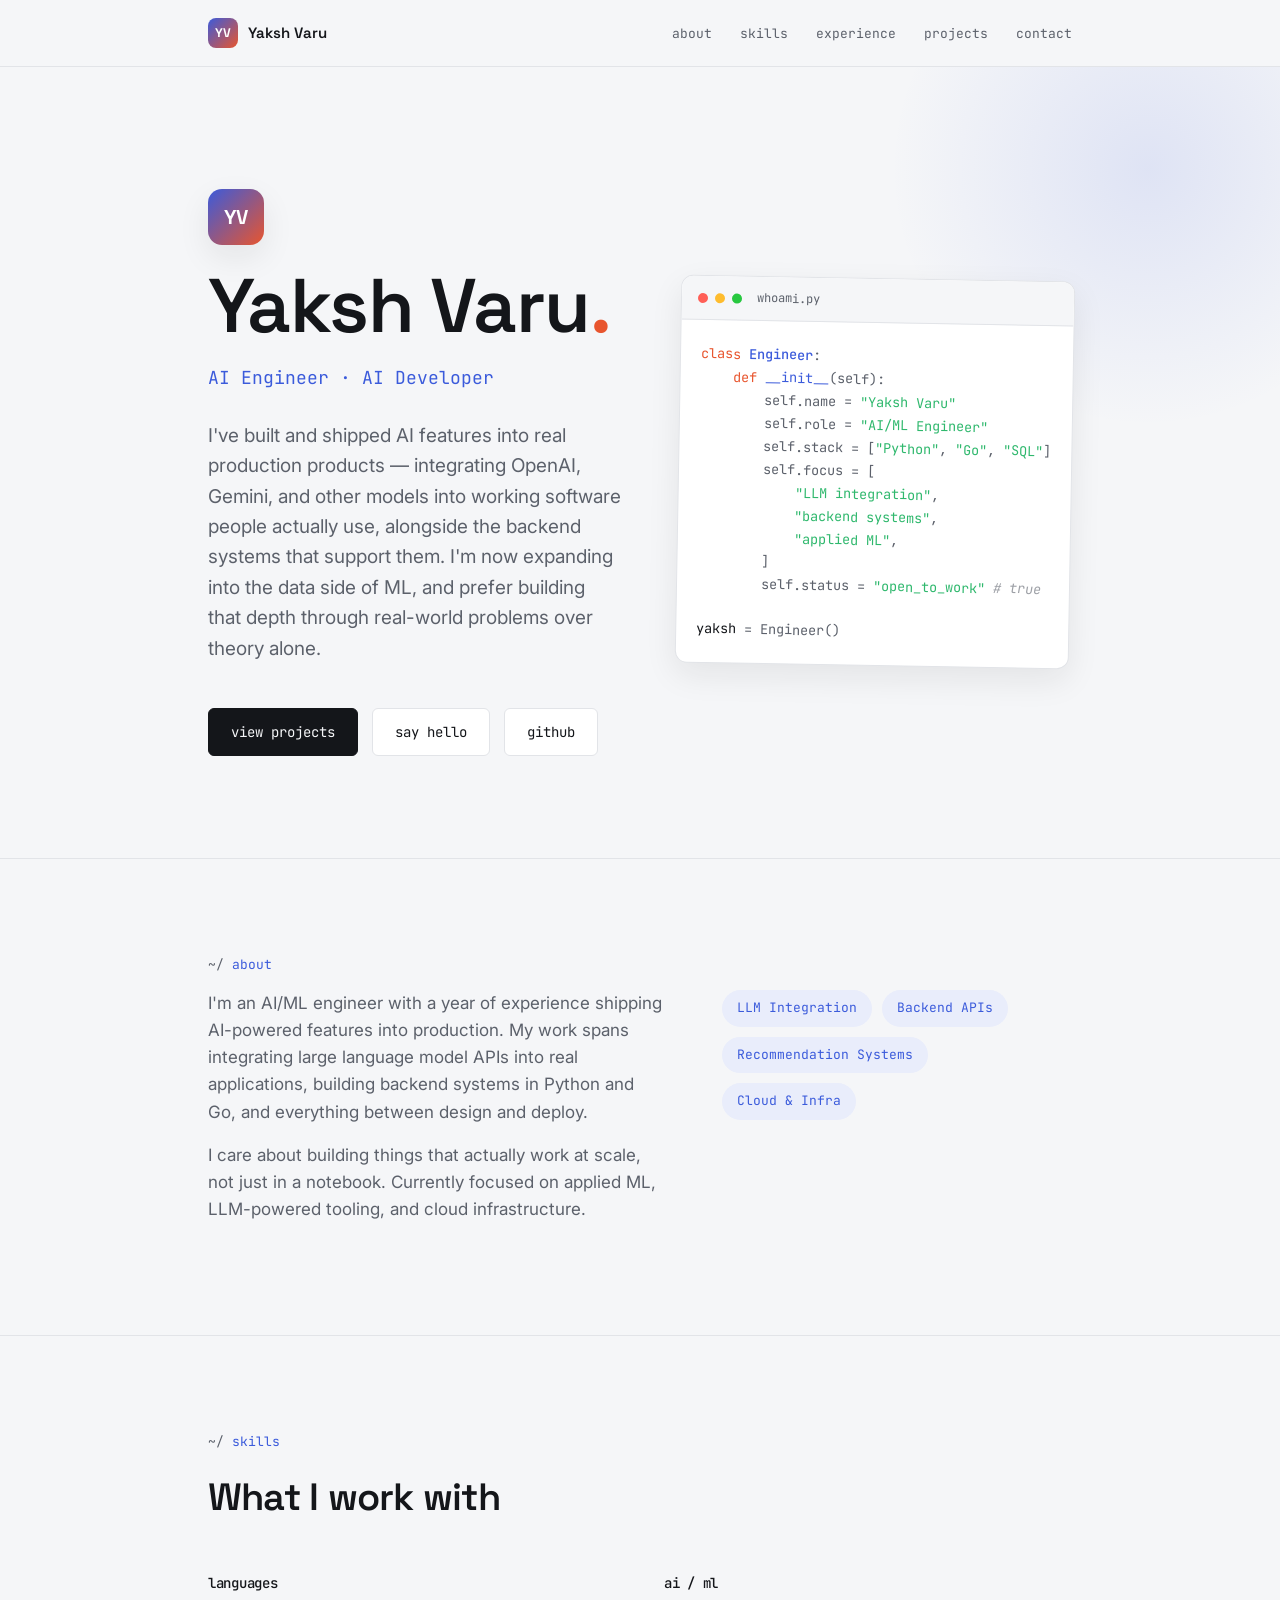
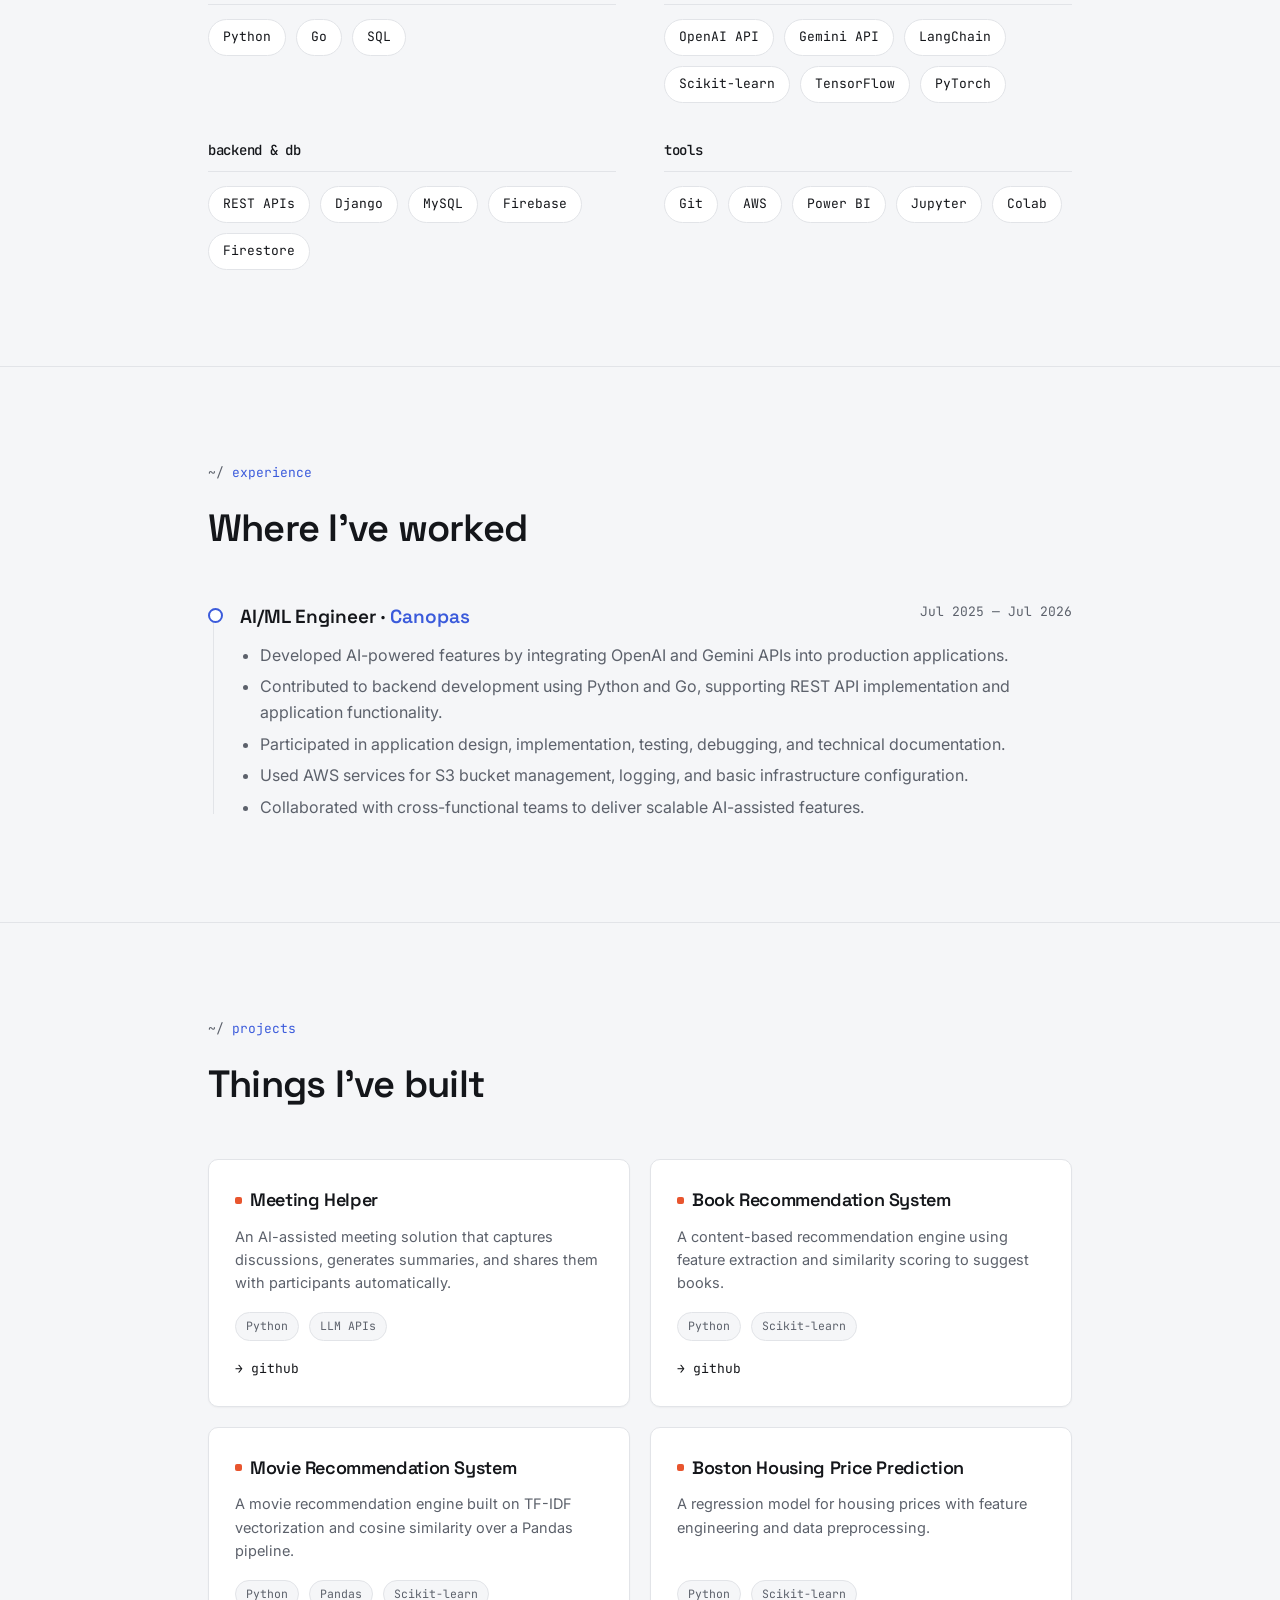
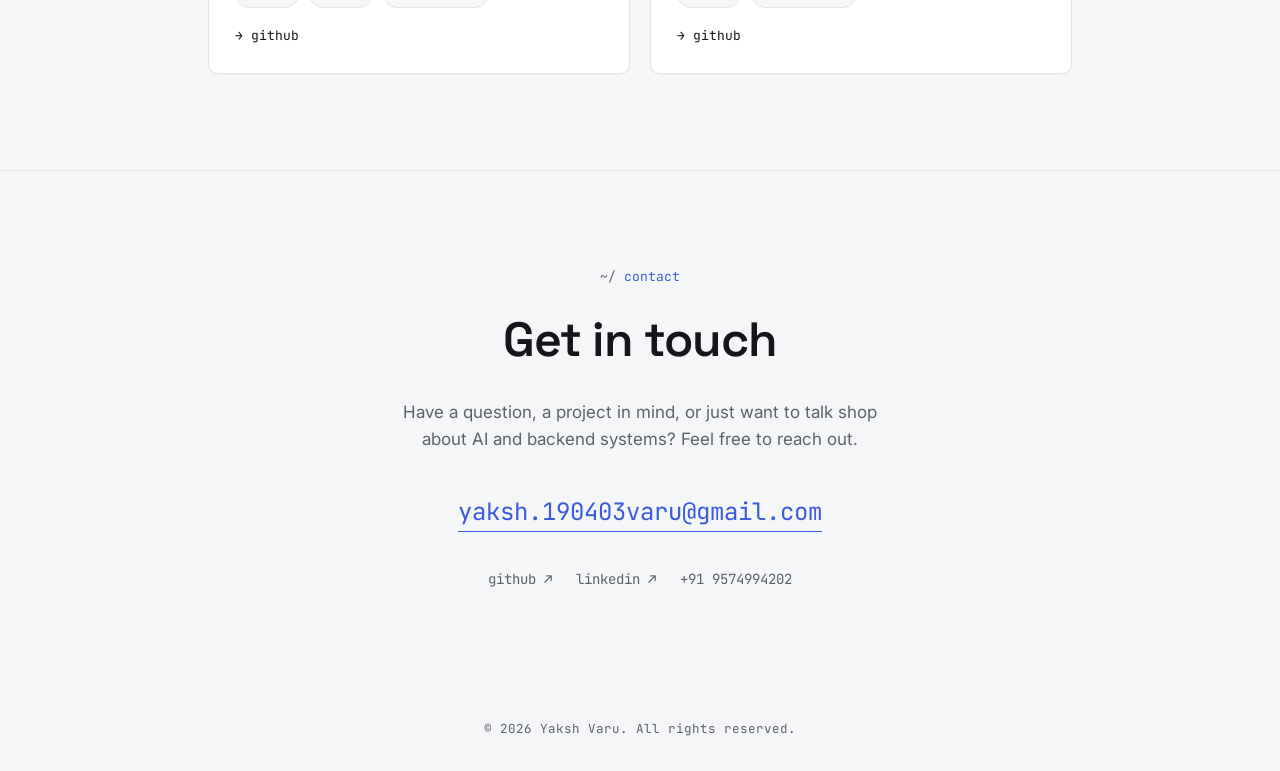
==== index.html @ ca7f5231 "Add portfolio site" ====
<!DOCTYPE html>
<html lang="en">
<head>
<meta charset="UTF-8">
<meta name="viewport" content="width=device-width, initial-scale=1.0">
<title>Yaksh Varu — AI/ML Engineer</title>
<meta name="description" content="Portfolio of Yaksh Varu, AI/ML Engineer specializing in LLM integration, backend systems, and applied machine learning.">
<meta name="color-scheme" content="light dark">
<link rel="preconnect" href="https://fonts.googleapis.com">
<link rel="preconnect" href="https://fonts.gstatic.com" crossorigin>
<link href="https://fonts.googleapis.com/css2?family=Space+Grotesk:wght@400;500;600;700&family=Inter:wght@400;500;600&family=JetBrains+Mono:wght@400;500&display=swap" rel="stylesheet">
<link rel="stylesheet" href="css/style.css">
</head>
<body>

<nav>
  <div class="wrap">
    <a class="nav-logo" href="#" aria-label="Yaksh Varu — home">
      <span class="nav-logo-badge">YV</span>
      <span class="nav-logo-text">Yaksh Varu</span>
    </a>
    <ul class="nav-links" id="navLinks">
      <li><a href="#about">about</a></li>
      <li><a href="#skills">skills</a></li>
      <li><a href="#experience">experience</a></li>
      <li><a href="#projects">projects</a></li>
      <li><a href="#contact">contact</a></li>
    </ul>
    <button class="nav-toggle" id="navToggle" aria-label="Toggle menu" aria-expanded="false">
      <span></span><span></span><span></span>
    </button>
  </div>
</nav>

<header class="hero">
  <div class="wrap hero-grid">
    <div class="hero-copy">
      <div class="avatar-badge">YV</div>
      <h1>Yaksh Varu<span class="accent-dot">.</span></h1>
      <div class="role">AI Engineer · AI Developer</div>
      <p class="pitch">I've built and shipped AI features into real production products — integrating OpenAI, Gemini, and other models into working software people actually use, alongside the backend systems that support them. I'm now expanding into the data side of ML, and prefer building that depth through real-world problems over theory alone.</p>
      <div class="hero-links">
        <a class="btn primary" href="#projects">view projects</a>
        <a class="btn" href="mailto:yaksh.190403varu@gmail.com">say hello</a>
        <a class="btn" href="https://github.com/Yaksh1943" target="_blank" rel="noopener">github</a>
      </div>
    </div>

    <div class="hero-visual" aria-hidden="true">
      <div class="window">
        <div class="window-bar">
          <span class="wdot" style="background:#FF5F57;"></span>
          <span class="wdot" style="background:#FEBC2E;"></span>
          <span class="wdot" style="background:#28C840;"></span>
          <span class="window-title">whoami.py</span>
        </div>
        <div class="window-body">
<pre><span class="c-kw">class</span> <span class="c-cls">Engineer</span>:
    <span class="c-kw">def</span> <span class="c-fn">__init__</span>(self):
        self.name = <span class="c-str">"Yaksh Varu"</span>
        self.role = <span class="c-str">"AI/ML Engineer"</span>
        self.stack = [<span class="c-str">"Python"</span>, <span class="c-str">"Go"</span>, <span class="c-str">"SQL"</span>]
        self.focus = [
            <span class="c-str">"LLM integration"</span>,
            <span class="c-str">"backend systems"</span>,
            <span class="c-str">"applied ML"</span>,
        ]
        self.status = <span class="c-str">"open_to_work"</span> <span class="c-cmt"># true</span>

<span class="c-var">yaksh</span> = Engineer()</pre>
        </div>
      </div>
    </div>
  </div>
</header>

<section id="about">
  <div class="wrap">
    <div class="eyebrow">about</div>
    <div class="about-grid reveal">
      <div>
        <p>I'm an AI/ML engineer with a year of experience shipping AI-powered features into production. My work spans integrating large language model APIs into real applications, building backend systems in Python and Go, and everything between design and deploy.</p>
        <p>I care about building things that actually work at scale, not just in a notebook. Currently focused on applied ML, LLM-powered tooling, and cloud infrastructure.</p>
      </div>
      <div class="tags">
        <span class="tag">LLM Integration</span>
        <span class="tag">Backend APIs</span>
        <span class="tag">Recommendation Systems</span>
        <span class="tag">Cloud & Infra</span>
      </div>
    </div>
  </div>
</section>

<section id="skills">
  <div class="wrap">
    <div class="eyebrow">skills</div>
    <h2 class="section-title">What I work with</h2>
    <div class="skills-grid reveal">
      <div class="skill-cat">
        <h3>languages</h3>
        <div class="tags"><span class="tag">Python</span><span class="tag">Go</span><span class="tag">SQL</span></div>
      </div>
      <div class="skill-cat">
        <h3>ai / ml</h3>
        <div class="tags">
          <span class="tag">OpenAI API</span><span class="tag">Gemini API</span><span class="tag">LangChain</span>
          <span class="tag">Scikit-learn</span><span class="tag">TensorFlow</span><span class="tag">PyTorch</span>
        </div>
      </div>
      <div class="skill-cat">
        <h3>backend & db</h3>
        <div class="tags">
          <span class="tag">REST APIs</span><span class="tag">Django</span><span class="tag">MySQL</span>
          <span class="tag">Firebase</span><span class="tag">Firestore</span>
        </div>
      </div>
      <div class="skill-cat">
        <h3>tools</h3>
        <div class="tags">
          <span class="tag">Git</span><span class="tag">AWS</span><span class="tag">Power BI</span>
          <span class="tag">Jupyter</span><span class="tag">Colab</span>
        </div>
      </div>
    </div>
  </div>
</section>

<section id="experience">
  <div class="wrap">
    <div class="eyebrow">experience</div>
    <h2 class="section-title">Where I've worked</h2>
    <div class="timeline reveal">
      <div class="tl-item">
        <div class="tl-header">
          <div class="tl-role">AI/ML Engineer · <span class="tl-company">Canopas</span></div>
          <div class="tl-dates">Jul 2025 — Jul 2026</div>
        </div>
        <ul>
          <li>Developed AI-powered features by integrating OpenAI and Gemini APIs into production applications.</li>
          <li>Contributed to backend development using Python and Go, supporting REST API implementation and application functionality.</li>
          <li>Participated in application design, implementation, testing, debugging, and technical documentation.</li>
          <li>Used AWS services for S3 bucket management, logging, and basic infrastructure configuration.</li>
          <li>Collaborated with cross-functional teams to deliver scalable AI-assisted features.</li>
        </ul>
      </div>
    </div>
  </div>
</section>

<section id="projects">
  <div class="wrap">
    <div class="eyebrow">projects</div>
    <h2 class="section-title">Things I've built</h2>
    <div class="projects-grid reveal">

      <div class="card">
        <h3>Meeting Helper</h3>
        <p>An AI-assisted meeting solution that captures discussions, generates summaries, and shares them with participants automatically.</p>
        <div class="tags"><span class="tag">Python</span><span class="tag">LLM APIs</span></div>
        <div class="card-links">
          <a href="https://github.com/Yaksh1943/Meeting-helper" target="_blank" rel="noopener">→ github</a>
        </div>
      </div>

      <div class="card">
        <h3>Book Recommendation System</h3>
        <p>A content-based recommendation engine using feature extraction and similarity scoring to suggest books.</p>
        <div class="tags"><span class="tag">Python</span><span class="tag">Scikit-learn</span></div>
        <div class="card-links">
          <a href="https://github.com/Yaksh1943/book-recommender" target="_blank" rel="noopener">→ github</a>
        </div>
      </div>

      <div class="card">
        <h3>Movie Recommendation System</h3>
        <p>A movie recommendation engine built on TF-IDF vectorization and cosine similarity over a Pandas pipeline.</p>
        <div class="tags"><span class="tag">Python</span><span class="tag">Pandas</span><span class="tag">Scikit-learn</span></div>
        <div class="card-links">
          <a href="https://github.com/Yaksh1943/Movie-Recommender" target="_blank" rel="noopener">→ github</a>
        </div>
      </div>

      <div class="card">
        <h3>Boston Housing Price Prediction</h3>
        <p>A regression model for housing prices with feature engineering and data preprocessing.</p>
        <div class="tags"><span class="tag">Python</span><span class="tag">Scikit-learn</span></div>
        <div class="card-links">
          <a href="https://github.com/Yaksh1943/House-price" target="_blank" rel="noopener">→ github</a>
        </div>
      </div>

    </div>
  </div>
</section>

<section id="contact" style="border-bottom:none;">
  <div class="wrap contact reveal">
    <div class="eyebrow" style="justify-content:center;">contact</div>
    <h2>Get in touch</h2>
    <p>Have a question, a project in mind, or just want to talk shop about AI and backend systems? Feel free to reach out.</p>
    <a class="contact-email" href="mailto:yaksh.190403varu@gmail.com">yaksh.190403varu@gmail.com</a>
    <div class="social-row">
      <a href="https://github.com/Yaksh1943" target="_blank" rel="noopener">github ↗</a>
      <a href="https://www.linkedin.com/in/yaksh-varu-8677042a8" target="_blank" rel="noopener">linkedin ↗</a>
      <a href="tel:+919574994202">+91 9574994202</a>
    </div>
  </div>
</section>

<footer>
  <p>&copy; 2026 Yaksh Varu. All rights reserved.</p>
</footer>

<button id="backToTop" class="back-to-top" aria-label="Back to top">↑</button>

<script src="js/script.js"></script>
</body>
</html>
---- css/style.css ----
/* =========================================================
   DESIGN TOKENS — single source of truth for color & type.
   Change a value here and it updates the whole site.
   ========================================================= */
:root{
  /* ---- Light theme (default) ---- */
  --bg:        #F5F6F8;
  --surface:   #FFFFFF;
  --text:      #14161A;
  --text-muted:#5C616B;
  --border:    #E2E4E8;

  --accent:      #3B5BDB;  /* primary — links, buttons, focus */
  --accent-soft: #E9EDFB;  /* accent tint — tag backgrounds */
  --accent-2:    #E8552E;  /* secondary highlight — used sparingly */
  --success:     #2FB86D;  /* status dot */

  --shadow: 0 1px 2px rgba(20,22,26,0.04);
  --shadow-lg: 0 12px 32px rgba(20,22,26,0.08);

  /* ---- Type ---- */
  --font-display: 'Space Grotesk', sans-serif;
  --font-body:    'Inter', sans-serif;
  --font-mono:    'JetBrains Mono', monospace;

  --maxw: 920px;
}

[data-theme="dark"]{
  --bg:        #0D0E12;
  --surface:   #15171D;
  --text:      #ECEDF1;
  --text-muted:#8B909B;
  --border:    #262932;

  --accent:      #7C93FF;
  --accent-soft: #1C2242;
  --accent-2:    #FF7A52;
  --success:     #3ED586;

  --shadow: 0 1px 2px rgba(0,0,0,0.3);
  --shadow-lg: 0 12px 32px rgba(0,0,0,0.45);
}

/* Follow the visitor's OS/browser preference automatically — no manual toggle */
@media (prefers-color-scheme: dark){
  :root{
    --bg:        #0D0E12;
    --surface:   #15171D;
    --text:      #ECEDF1;
    --text-muted:#8B909B;
    --border:    #262932;

    --accent:      #7C93FF;
    --accent-soft: #1C2242;
    --accent-2:    #FF7A52;
    --success:     #3ED586;

    --shadow: 0 1px 2px rgba(0,0,0,0.3);
    --shadow-lg: 0 12px 32px rgba(0,0,0,0.45);
  }
}

/* =========================================================
   BASE
   ========================================================= */
*{margin:0;padding:0;box-sizing:border-box;}
html{scroll-behavior:smooth;}
body{
  background:var(--bg);
  color:var(--text);
  font-family:var(--body,var(--font-body));
  line-height:1.6;
  -webkit-font-smoothing:antialiased;
  transition:background-color .25s ease, color .25s ease;
}
@media (prefers-reduced-motion: reduce){
  html{scroll-behavior:auto;}
  *{animation-duration:0.001ms !important; transition-duration:0.001ms !important;}
}

a{color:inherit;text-decoration:none;}
a:focus-visible, button:focus-visible{
  outline:2px solid var(--accent);
  outline-offset:3px;
  border-radius:2px;
}

.wrap{max-width:var(--maxw);margin:0 auto;padding:0 28px;}

/* =========================================================
   NAV
   ========================================================= */
nav{
  position:sticky;top:0;z-index:50;
  background:color-mix(in srgb, var(--bg) 85%, transparent);
  backdrop-filter:blur(8px);
  border-bottom:1px solid var(--border);
}
nav .wrap{
  display:flex;align-items:center;justify-content:space-between;
  padding-top:18px;padding-bottom:18px;
}
.nav-logo{
  display:flex;align-items:center;gap:10px;
}
.nav-logo-badge{
  width:30px;height:30px;border-radius:8px;
  display:flex;align-items:center;justify-content:center;
  font-family:var(--font-display);font-weight:700;font-size:12.5px;
  background:linear-gradient(135deg, var(--accent), var(--accent-2));
  color:#fff;
}
.nav-logo-text{
  font-family:var(--font-display);font-weight:600;font-size:15px;
  color:var(--text);
}
@media (max-width:380px){
  .nav-logo-text{display:none;}
}
.nav-links{display:flex;align-items:center;gap:28px;list-style:none;}
.nav-links a{
  font-family:var(--font-mono);font-size:13px;color:var(--text-muted);
  transition:color .15s ease;
}
.nav-links a:hover{color:var(--accent);}

.nav-toggle{display:none;background:none;border:none;cursor:pointer;padding:4px;}
.nav-toggle span{display:block;width:20px;height:2px;background:var(--text);margin:4px 0;}

@media (max-width:640px){
  .nav-links{
    position:fixed;top:64px;left:0;right:0;
    background:var(--surface);
    flex-direction:column;align-items:flex-start;gap:0;
    border-bottom:1px solid var(--border);
    max-height:0;overflow:hidden;
    transition:max-height .25s ease;
  }
  .nav-links.open{max-height:320px;}
  .nav-links a{padding:16px 28px;border-top:1px solid var(--border);width:100%;}
  .nav-toggle{display:block;}
}

/* =========================================================
   SIGNATURE ELEMENT — terminal-style section labels
   ========================================================= */
.eyebrow{
  font-family:var(--font-mono);
  font-size:13px;
  color:var(--accent);
  margin-bottom:14px;
  display:flex;align-items:center;gap:8px;
}
.eyebrow::before{content:'~/';color:var(--text-muted);}

section{padding:96px 0;border-bottom:1px solid var(--border);}
section:last-of-type{border-bottom:none;}

@media (max-width:640px){
  section{padding:64px 0;}
  .wrap{padding:0 20px;}
}
@media (max-width:400px){
  .wrap{padding:0 16px;}
}

h1,h2,h3{font-family:var(--font-display);font-weight:600;letter-spacing:-0.02em;}
h2.section-title{font-size:clamp(28px,4vw,38px);margin-bottom:44px;}

/* =========================================================
   HERO
   ========================================================= */
.hero{
  min-height:88vh;
  display:flex;flex-direction:column;justify-content:center;
  padding:100px 0 80px;
  border-bottom:1px solid var(--border);
  position:relative;
  overflow:hidden;
}
@media (max-width:640px){
  .hero{min-height:auto;padding:56px 0 48px;}
}
.hero::before{
  content:'';
  position:absolute;top:-20%;right:-10%;
  width:520px;height:520px;
  background:radial-gradient(circle, var(--accent) 0%, transparent 70%);
  opacity:0.12;
  pointer-events:none;
}
.hero h1{
  font-size:clamp(40px,7vw,76px);
  line-height:1.02;
  margin-bottom:20px;
  position:relative;
}
.hero h1 .accent-dot{color:var(--accent-2);}
.hero .role{
  font-family:var(--font-mono);
  font-size:clamp(15px,2vw,18px);
  color:var(--accent);
  margin-bottom:28px;
  position:relative;
}
.hero p.pitch{
  font-size:clamp(16px,2vw,19px);
  color:var(--text-muted);
  max-width:560px;
  margin-bottom:44px;
  position:relative;
}
.hero-links{display:flex;flex-wrap:wrap;gap:14px;position:relative;}

/* ---- hero layout: copy + code-window visual ---- */
.hero-grid{display:grid;grid-template-columns:1.1fr 1fr;gap:56px;align-items:center;}
@media (max-width:880px){
  .hero-grid{grid-template-columns:1fr;gap:40px;}
  .hero-visual{order:-1;}
}
@media (max-width:640px){
  .window-body pre{font-size:12px;}
  .window{transform:none;}
}

.avatar-badge{
  width:56px;height:56px;border-radius:14px;
  display:flex;align-items:center;justify-content:center;
  font-family:var(--font-display);font-weight:700;font-size:20px;
  background:linear-gradient(135deg, var(--accent), var(--accent-2));
  color:#fff;letter-spacing:0.02em;
  margin-bottom:22px;position:relative;
  box-shadow:var(--shadow-lg);
}

.hero-visual{position:relative;}
.window{
  background:var(--surface);
  border:1px solid var(--border);
  border-radius:12px;
  overflow:hidden;
  box-shadow:var(--shadow-lg);
  transform:rotate(1deg);
  transition:transform .3s ease;
}
.window:hover{transform:rotate(0deg);}
.window-bar{
  display:flex;align-items:center;gap:7px;
  padding:12px 16px;
  background:var(--bg);
  border-bottom:1px solid var(--border);
}
.wdot{width:10px;height:10px;border-radius:50%;display:inline-block;}
.window-title{
  font-family:var(--font-mono);font-size:12px;color:var(--text-muted);
  margin-left:8px;
}
.window-body{padding:22px 20px;overflow-x:auto;}
.window-body pre{
  font-family:var(--font-mono);
  font-size:13.5px;line-height:1.7;
  color:var(--text-muted);
  white-space:pre;
}
.c-kw{color:var(--accent-2);}
.c-cls{color:var(--accent);font-weight:500;}
.c-fn{color:var(--accent);}
.c-str{color:var(--success);}
.c-var{color:var(--text);}
.c-cmt{color:var(--text-muted);opacity:0.6;font-style:italic;}

/* ---- scroll reveal ---- */
.reveal{
  opacity:0;
  transform:translateY(24px);
  transition:opacity .6s ease, transform .6s ease;
}
.reveal.in-view{opacity:1;transform:translateY(0);}

/* ---- back to top ---- */
.back-to-top{
  position:fixed;bottom:24px;right:20px;
  width:44px;height:44px;border-radius:50%;
  background:var(--text);color:var(--bg);
  border:none;font-size:18px;cursor:pointer;
  display:flex;align-items:center;justify-content:center;
  box-shadow:var(--shadow-lg);
  opacity:0;pointer-events:none;
  transform:translateY(10px);
  transition:opacity .25s ease, transform .25s ease, background-color .2s ease;
  z-index:40;
}
.back-to-top.visible{opacity:1;pointer-events:auto;transform:translateY(0);}
.back-to-top:hover{background:var(--accent);color:#fff;}

.btn{
  font-family:var(--font-mono);font-size:14px;
  padding:12px 22px;border-radius:6px;
  border:1px solid var(--border);
  display:inline-flex;align-items:center;gap:8px;
  transition:all .15s ease;
  background:var(--surface);
}
.btn:hover{border-color:var(--accent);color:var(--accent);transform:translateY(-1px);}
.btn.primary{background:var(--text);color:var(--bg);border-color:var(--text);}
.btn.primary:hover{background:var(--accent);border-color:var(--accent);color:#fff;}

/* =========================================================
   ABOUT
   ========================================================= */
.about-grid{display:grid;grid-template-columns:1.3fr 1fr;gap:60px;align-items:start;}
.about-grid p{font-size:17px;color:var(--text-muted);margin-bottom:16px;}
.tags{display:flex;flex-wrap:wrap;gap:10px;}
.tag{
  font-family:var(--font-mono);font-size:13px;
  padding:7px 14px;border-radius:20px;
  background:var(--accent-soft);color:var(--accent);
  border:1px solid transparent;
}
@media (max-width:720px){.about-grid{grid-template-columns:1fr;}}

/* =========================================================
   SKILLS
   ========================================================= */
.skills-grid{display:grid;grid-template-columns:repeat(2,1fr);gap:36px 48px;}
@media (max-width:640px){.skills-grid{grid-template-columns:1fr;}}
.skill-cat h3{
  font-family:var(--font-mono);font-size:14px;font-weight:500;
  color:var(--text);margin-bottom:14px;
  padding-bottom:10px;border-bottom:1px solid var(--border);
}
.skill-cat .tags .tag{background:var(--surface);color:var(--text);border-color:var(--border);}
.skill-cat .tags .tag:hover{border-color:var(--accent);color:var(--accent);}

/* =========================================================
   EXPERIENCE
   ========================================================= */
.timeline{position:relative;padding-left:32px;}
.timeline::before{
  content:'';position:absolute;left:5px;top:6px;bottom:6px;
  width:1px;background:var(--border);
}
@media (max-width:480px){
  .timeline{padding-left:22px;}
  .tl-item::before{left:-22px;}
}
.tl-item{position:relative;margin-bottom:48px;}
.tl-item:last-child{margin-bottom:0;}
.tl-item::before{
  content:'';position:absolute;left:-32px;top:6px;
  width:11px;height:11px;border-radius:50%;
  background:var(--surface);border:2px solid var(--accent);
}
.tl-header{display:flex;flex-wrap:wrap;justify-content:space-between;gap:8px;margin-bottom:10px;}
.tl-role{font-family:var(--font-display);font-size:19px;font-weight:600;}
.tl-company{color:var(--accent);}
.tl-dates{font-family:var(--font-mono);font-size:13px;color:var(--text-muted);white-space:nowrap;}
.tl-item ul{padding-left:20px;color:var(--text-muted);}
.tl-item li{margin-bottom:6px;}

/* =========================================================
   PROJECTS
   ========================================================= */
.projects-grid{display:grid;grid-template-columns:repeat(2,1fr);gap:20px;}
@media (max-width:720px){.projects-grid{grid-template-columns:1fr;}}
.card{
  background:var(--surface);
  border:1px solid var(--border);
  border-radius:10px;
  padding:26px;
  display:flex;flex-direction:column;
  box-shadow:var(--shadow);
  transition:border-color .15s ease, transform .15s ease, box-shadow .15s ease;
}
.card:hover{border-color:var(--accent);transform:translateY(-4px);box-shadow:var(--shadow-lg);}
.card h3{font-size:18px;margin-bottom:10px;display:flex;align-items:center;gap:8px;}
.card h3::before{content:'';width:7px;height:7px;border-radius:2px;background:var(--accent-2);display:inline-block;}
.card p{color:var(--text-muted);font-size:14.5px;margin-bottom:18px;flex-grow:1;}
.card .tags{margin-bottom:18px;}
.card .tags .tag{font-size:11.5px;padding:4px 10px;background:var(--bg);color:var(--text-muted);border:1px solid var(--border);}
.card-links{display:flex;gap:16px;font-family:var(--font-mono);font-size:13px;}
.card-links a{color:var(--text);display:flex;align-items:center;gap:6px;}
.card-links a:hover{color:var(--accent);}
.card-links .private{color:var(--text-muted);font-style:italic;}

/* =========================================================
   CONTACT
   ========================================================= */
.contact{text-align:center;}
.contact h2{font-size:clamp(32px,5vw,48px);margin-bottom:20px;}
.contact p{color:var(--text-muted);max-width:480px;margin:0 auto 40px;font-size:17px;}
.contact-email{
  font-family:var(--font-mono);font-size:clamp(18px,3vw,24px);
  color:var(--accent);display:inline-block;margin-bottom:36px;
  border-bottom:1px solid var(--accent);
}
.social-row{display:flex;justify-content:center;flex-wrap:wrap;gap:24px;}
.social-row a{
  font-family:var(--font-mono);font-size:14px;color:var(--text-muted);
  display:flex;align-items:center;gap:8px;
}
.social-row a:hover{color:var(--accent);}

footer{padding:32px 0;text-align:center;}
footer p{font-family:var(--font-mono);font-size:12.5px;color:var(--text-muted);}
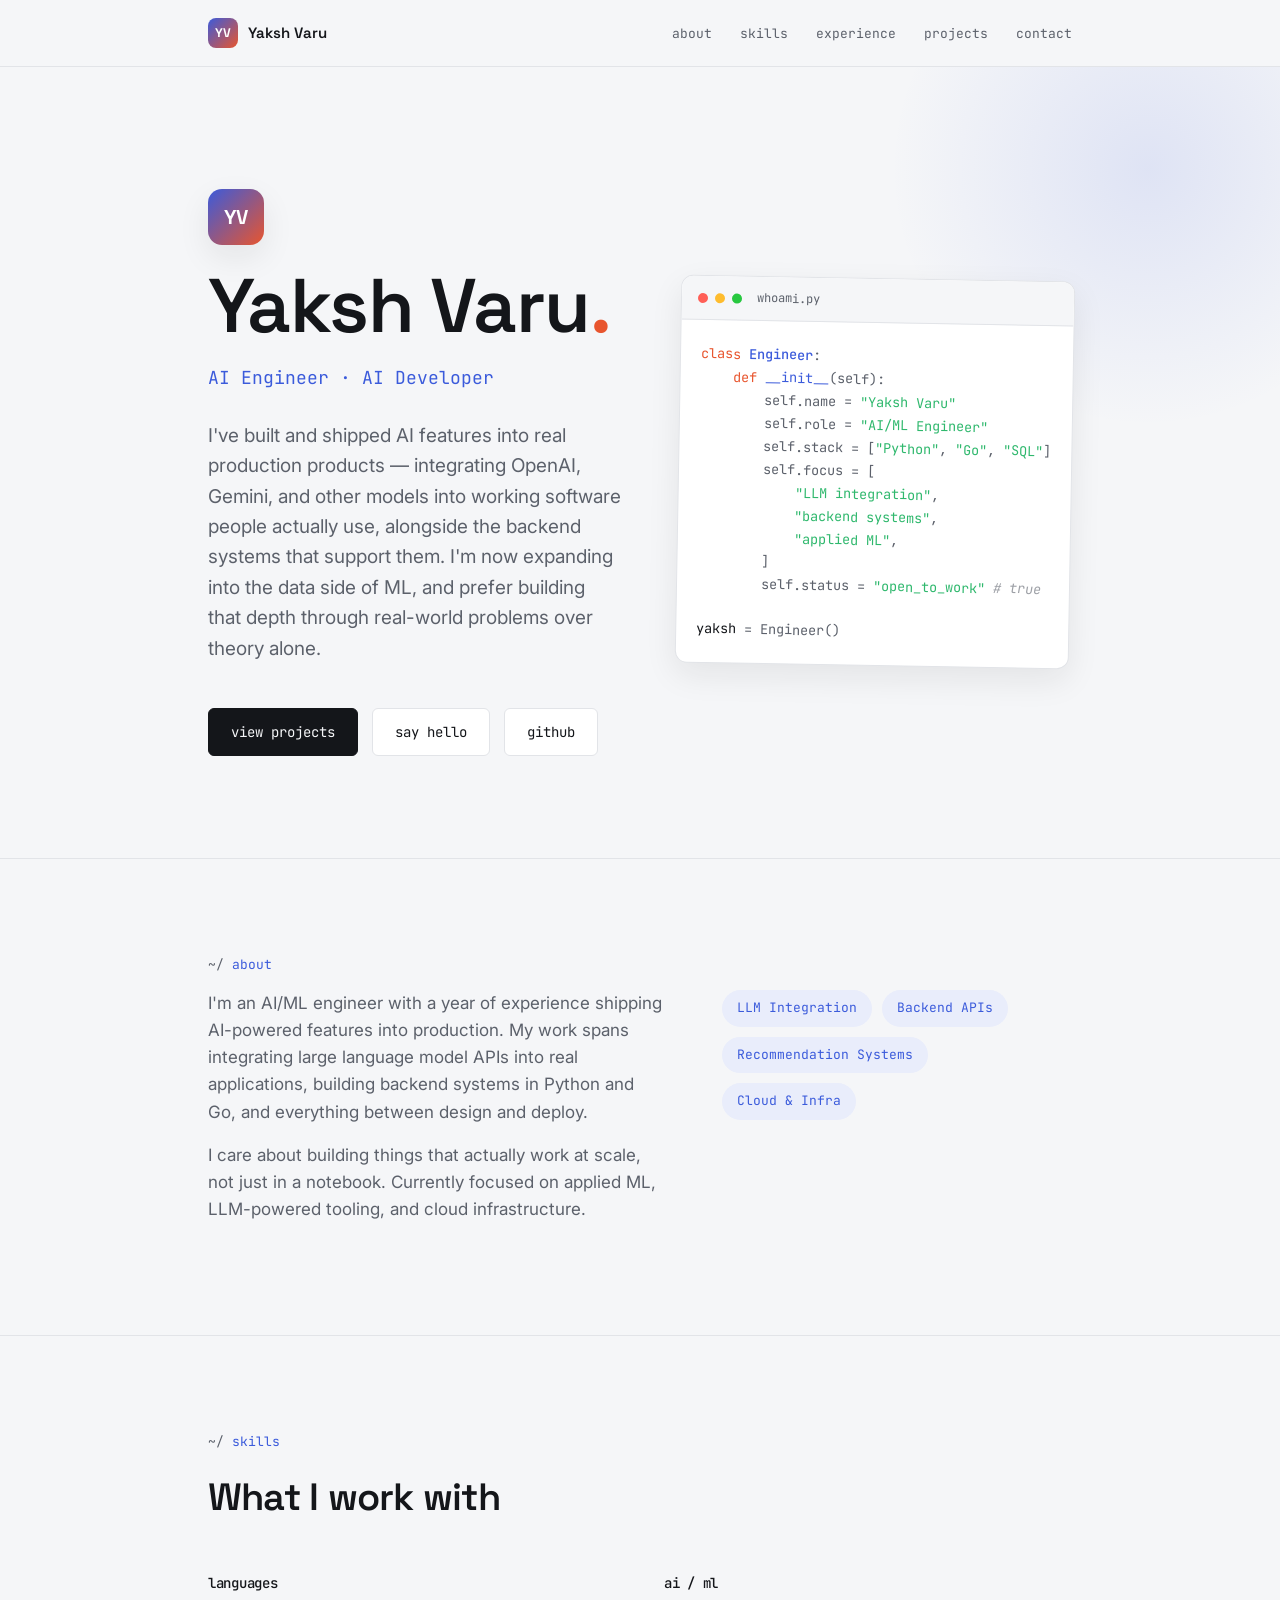
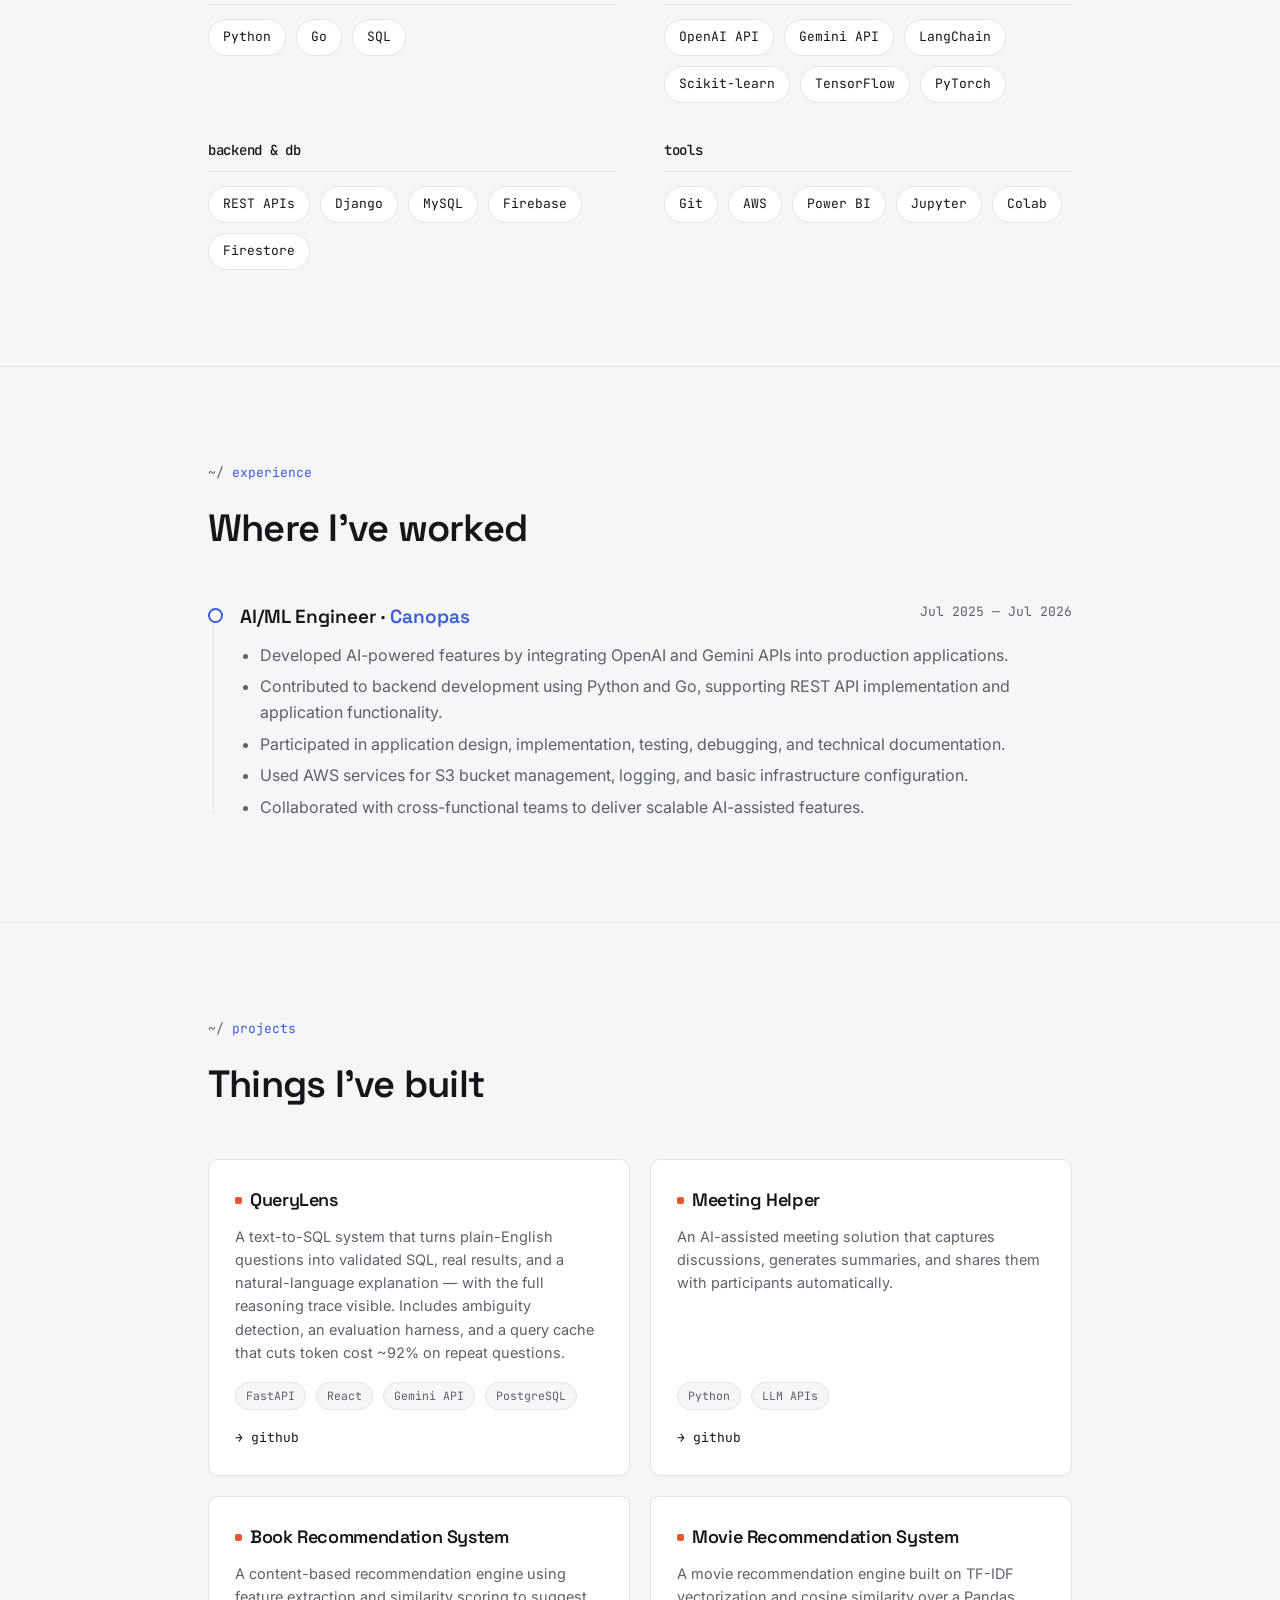
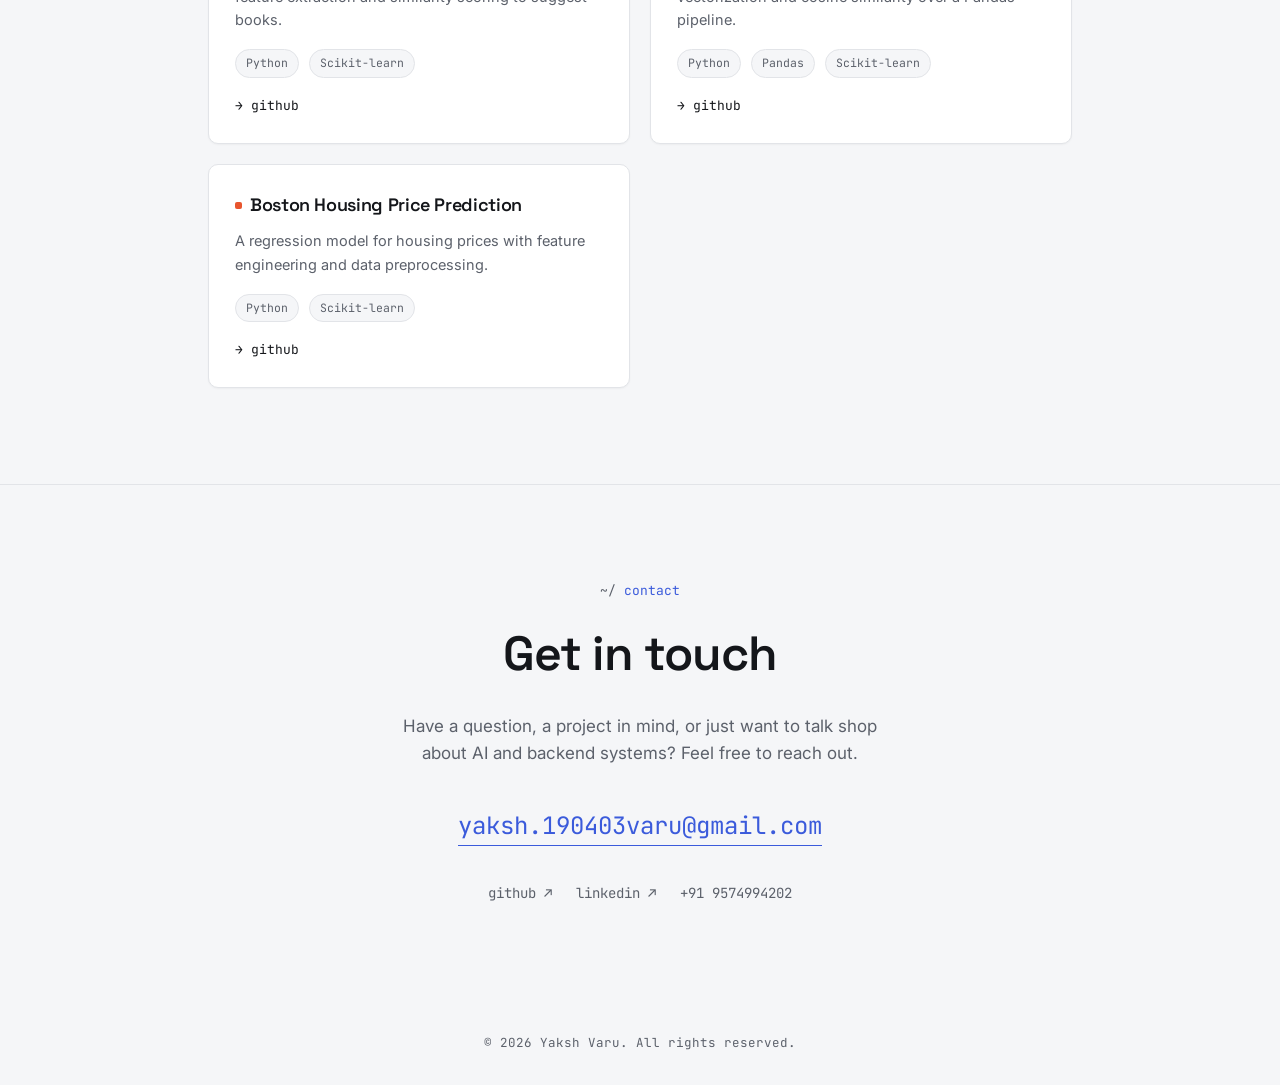
==== commit c00ae906: "Add Querylens project" ====
--- a/index.html
+++ b/index.html
@@ -155,6 +155,15 @@
     <div class="projects-grid reveal">
 
       <div class="card">
+        <h3>QueryLens</h3>
+        <p>A text-to-SQL system that turns plain-English questions into validated SQL, real results, and a natural-language explanation — with the full reasoning trace visible. Includes ambiguity detection, an evaluation harness, and a query cache that cuts token cost ~92% on repeat questions.</p>
+        <div class="tags"><span class="tag">FastAPI</span><span class="tag">React</span><span class="tag">Gemini API</span><span class="tag">PostgreSQL</span></div>
+        <div class="card-links">
+          <a href="https://github.com/Yaksh1943/query-lens" target="_blank" rel="noopener">→ github</a>
+        </div>
+      </div>
+
+      <div class="card">
         <h3>Meeting Helper</h3>
         <p>An AI-assisted meeting solution that captures discussions, generates summaries, and shares them with participants automatically.</p>
         <div class="tags"><span class="tag">Python</span><span class="tag">LLM APIs</span></div>
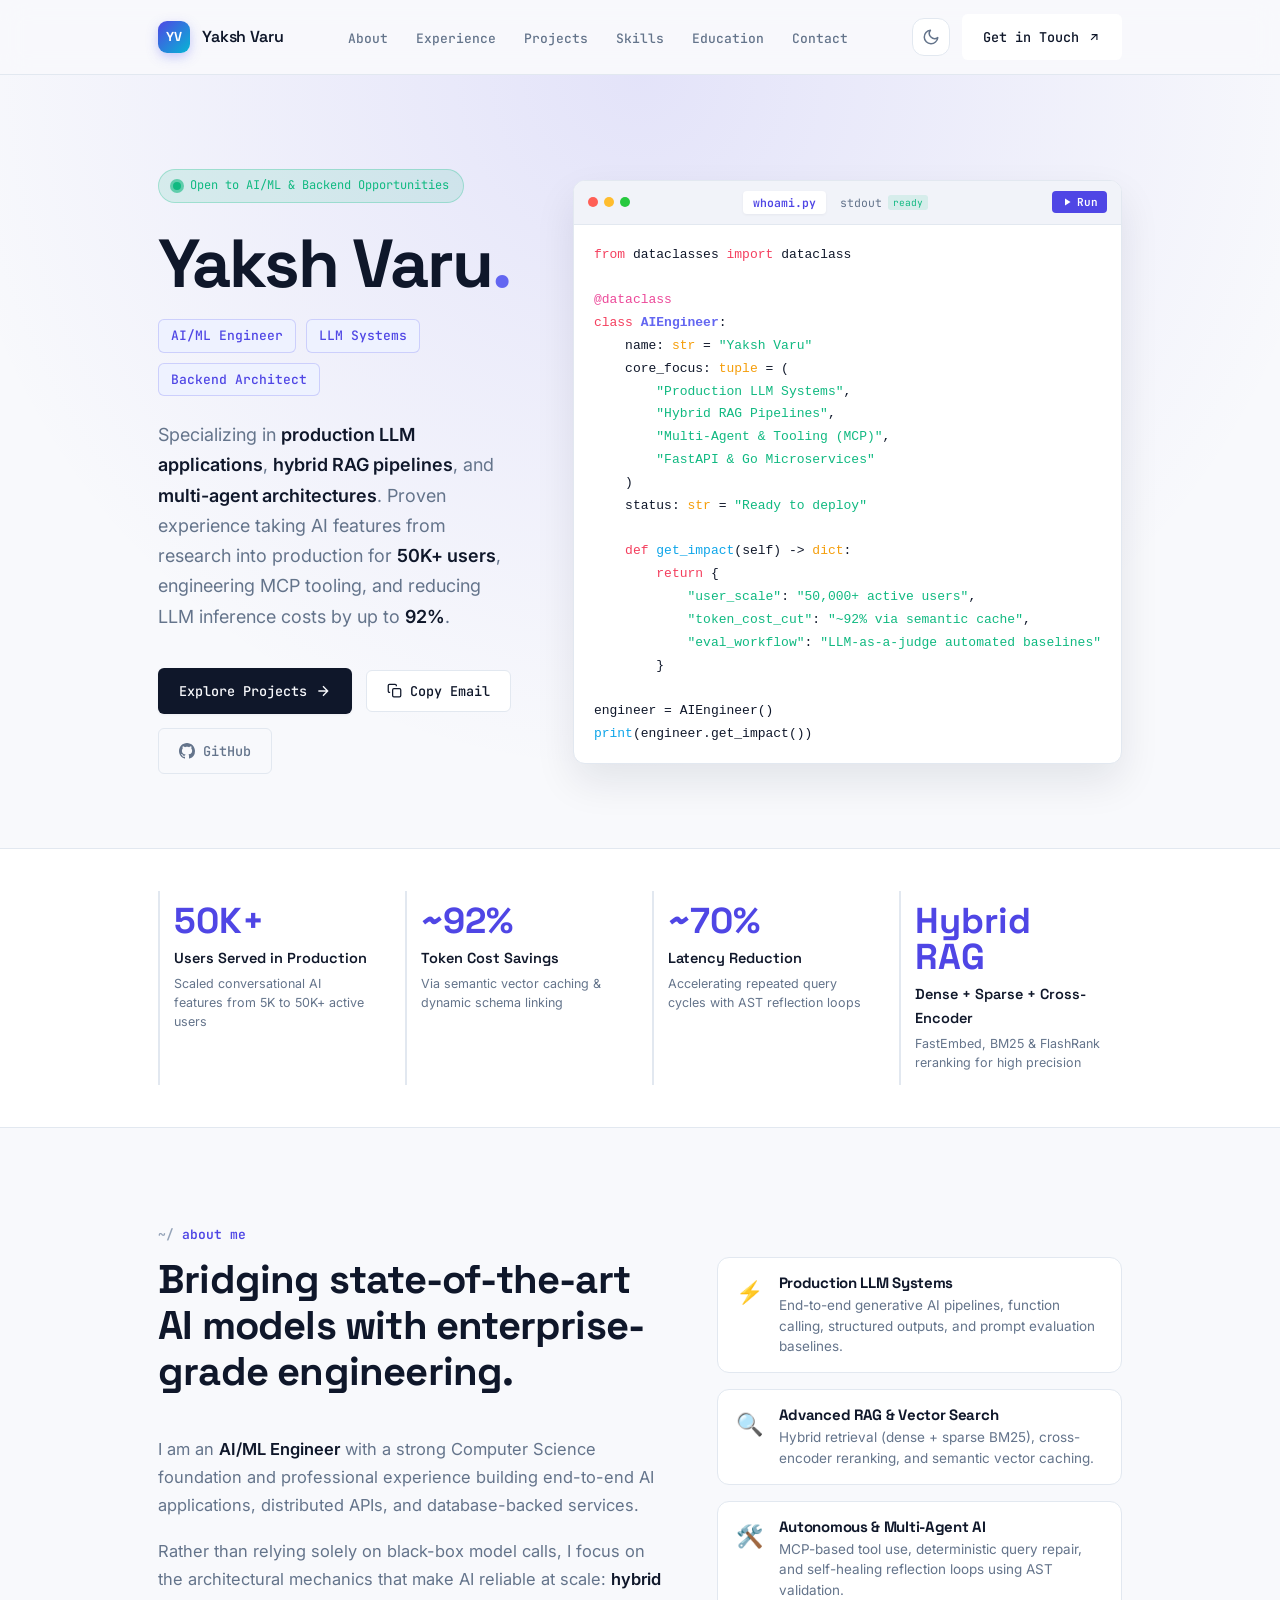
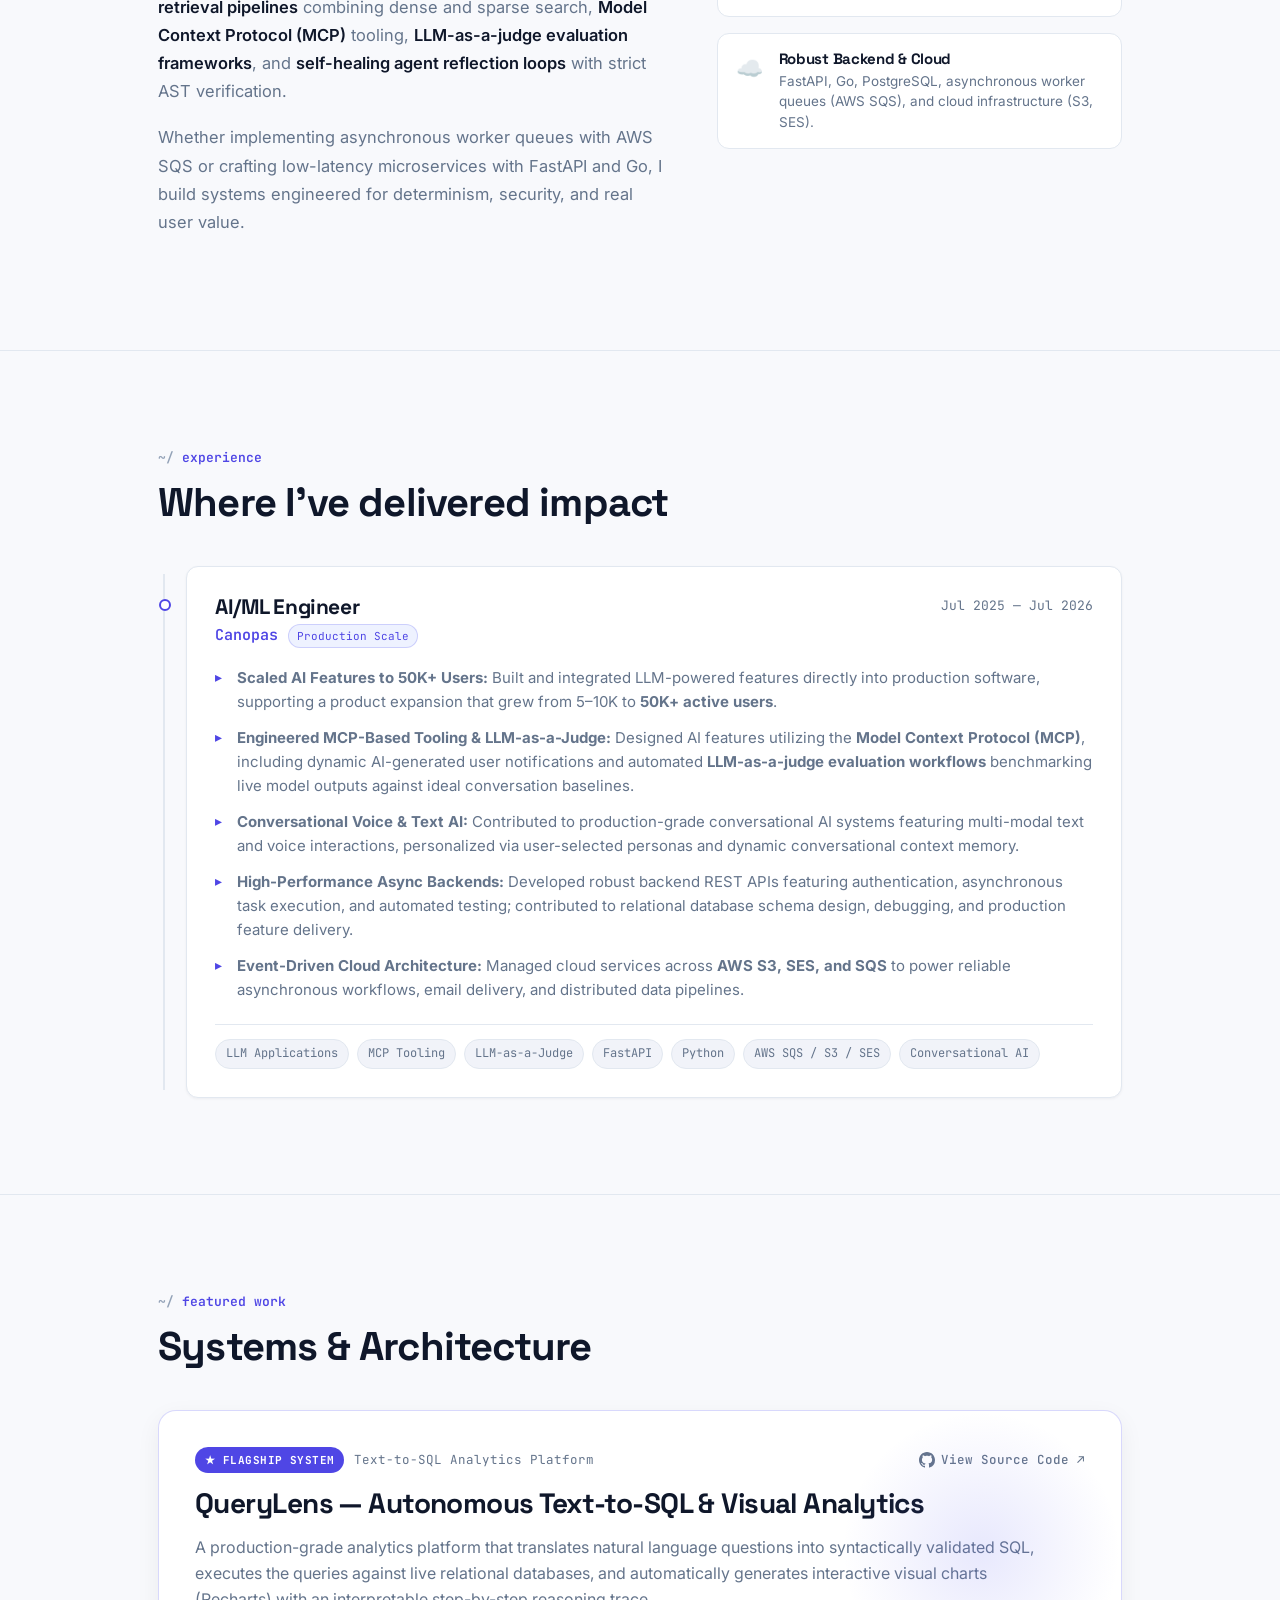
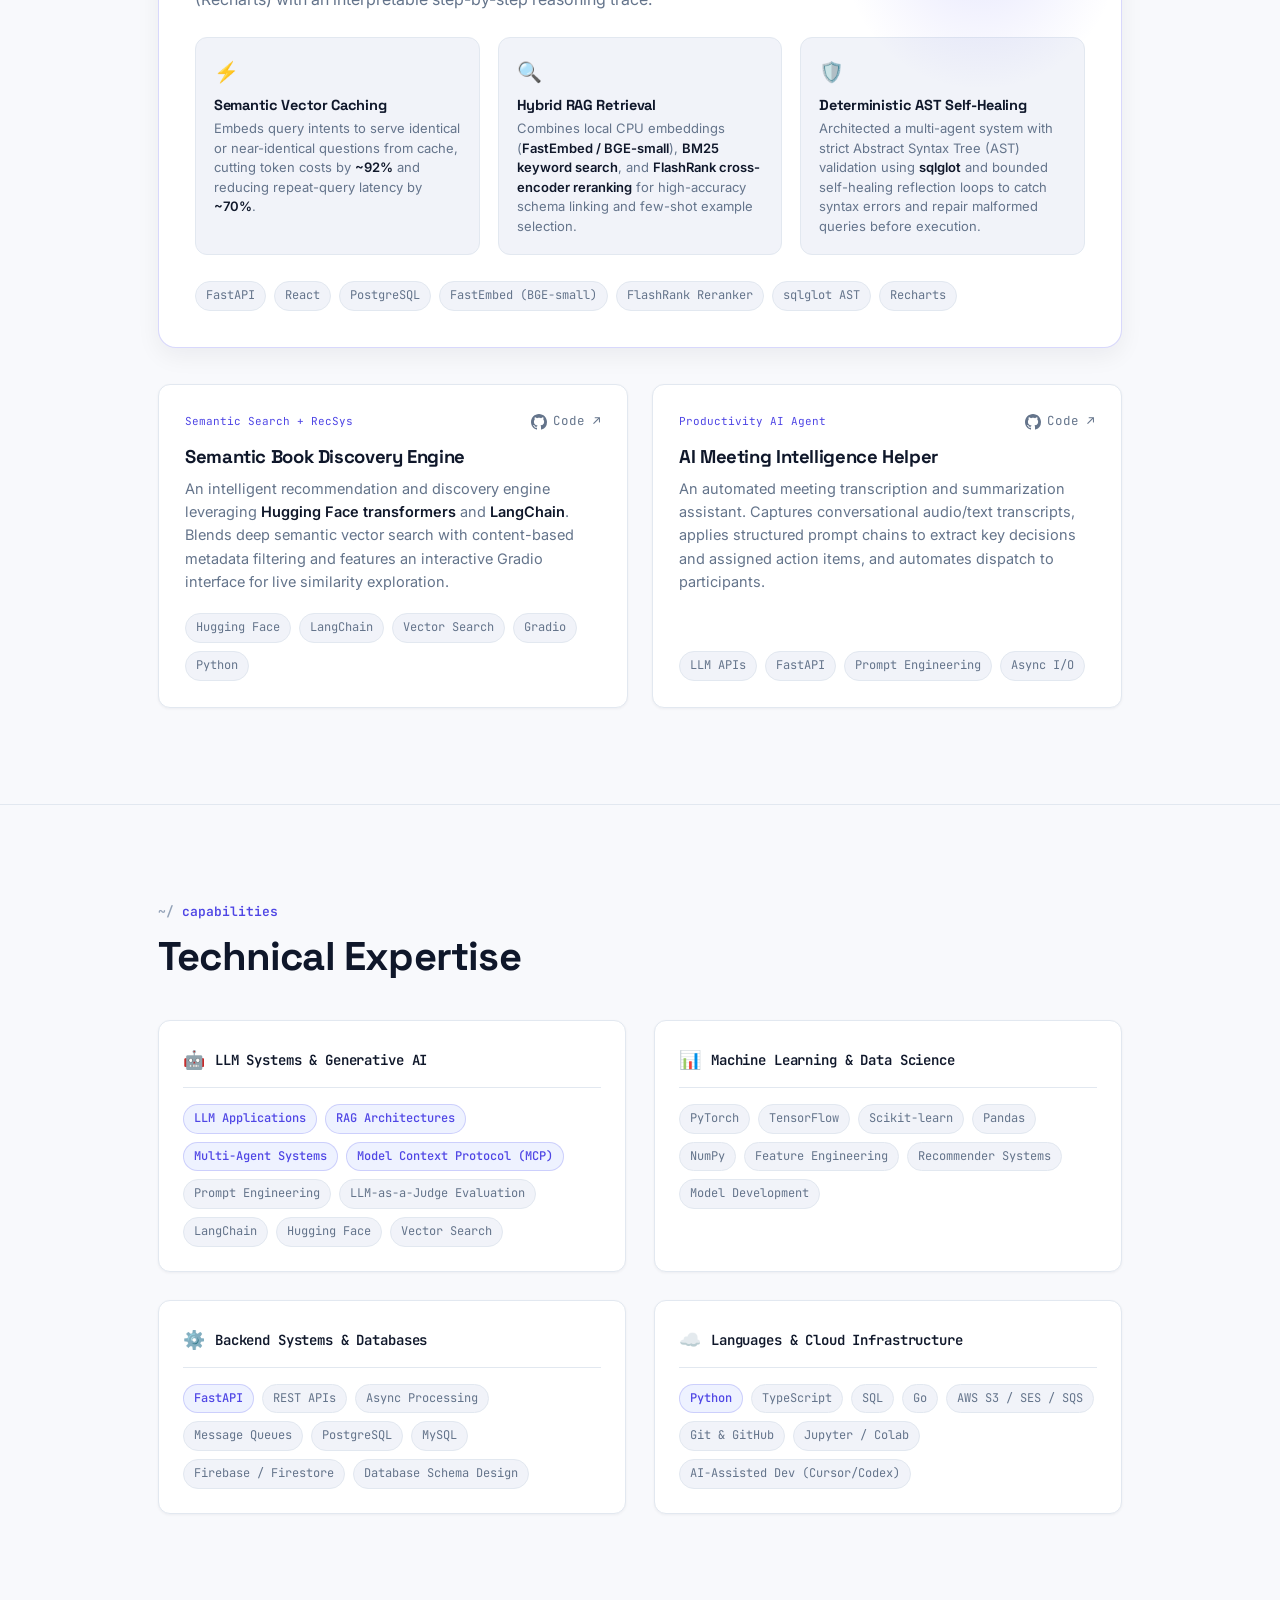
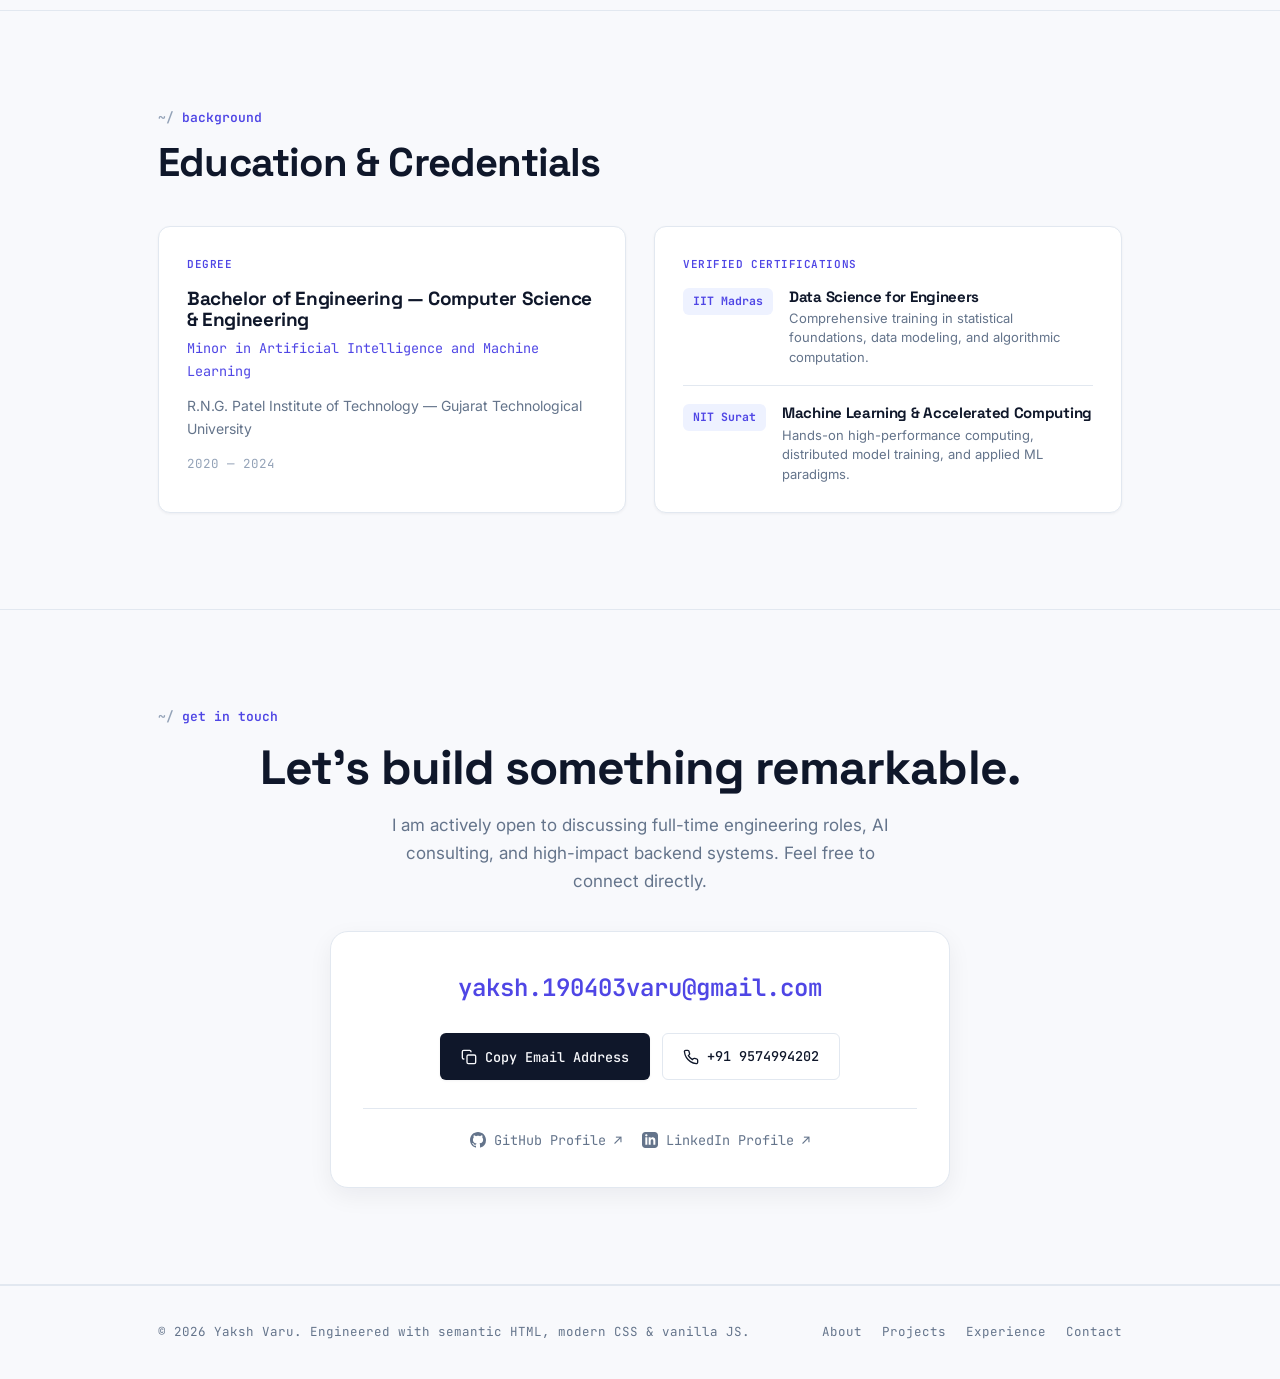
==== commit 27b715ba: "Improved UI and update content" ====
--- a/index.html
+++ b/index.html
@@ -1,228 +1,612 @@
 <!DOCTYPE html>
-<html lang="en">
+<html lang="en" data-theme="dark">
 <head>
-<meta charset="UTF-8">
-<meta name="viewport" content="width=device-width, initial-scale=1.0">
-<title>Yaksh Varu — AI/ML Engineer</title>
-<meta name="description" content="Portfolio of Yaksh Varu, AI/ML Engineer specializing in LLM integration, backend systems, and applied machine learning.">
-<meta name="color-scheme" content="light dark">
-<link rel="preconnect" href="https://fonts.googleapis.com">
-<link rel="preconnect" href="https://fonts.gstatic.com" crossorigin>
-<link href="https://fonts.googleapis.com/css2?family=Space+Grotesk:wght@400;500;600;700&family=Inter:wght@400;500;600&family=JetBrains+Mono:wght@400;500&display=swap" rel="stylesheet">
-<link rel="stylesheet" href="css/style.css">
+  <meta charset="UTF-8">
+  <meta name="viewport" content="width=device-width, initial-scale=1.0">
+  <title>Yaksh Varu — AI/ML Engineer | Generative AI & Backend Systems</title>
+  <meta name="description" content="Portfolio of Yaksh Varu, AI/ML Engineer specializing in production LLM systems, RAG pipelines, multi-agent architectures, and scalable backends.">
+  <meta name="keywords" content="Yaksh Varu, AI Engineer, ML Engineer, Generative AI, RAG, Multi-Agent, FastAPI, Python, Go, QueryLens">
+  <meta name="color-scheme" content="dark light">
+
+  <!-- Open Graph / Meta -->
+  <meta property="og:type" content="website">
+  <meta property="og:title" content="Yaksh Varu — AI/ML Engineer">
+  <meta property="og:description" content="AI/ML Engineer specializing in production LLM applications, RAG pipelines, and high-performance backend systems.">
+
+  <!-- Google Fonts -->
+  <link rel="preconnect" href="https://fonts.googleapis.com">
+  <link rel="preconnect" href="https://fonts.gstatic.com" crossorigin>
+  <link href="https://fonts.googleapis.com/css2?family=Space+Grotesk:wght@400;500;600;700&family=Inter:wght@300;400;500;600;700&family=JetBrains+Mono:wght@400;500;600&display=swap" rel="stylesheet">
+  
+  <link rel="stylesheet" href="css/style.css">
 </head>
 <body>
 
-<nav>
-  <div class="wrap">
-    <a class="nav-logo" href="#" aria-label="Yaksh Varu — home">
-      <span class="nav-logo-badge">YV</span>
-      <span class="nav-logo-text">Yaksh Varu</span>
-    </a>
-    <ul class="nav-links" id="navLinks">
-      <li><a href="#about">about</a></li>
-      <li><a href="#skills">skills</a></li>
-      <li><a href="#experience">experience</a></li>
-      <li><a href="#projects">projects</a></li>
-      <li><a href="#contact">contact</a></li>
-    </ul>
-    <button class="nav-toggle" id="navToggle" aria-label="Toggle menu" aria-expanded="false">
-      <span></span><span></span><span></span>
-    </button>
+  <!-- Navigation -->
+  <nav id="navbar">
+    <div class="wrap nav-wrap">
+      <a class="nav-logo" href="#" aria-label="Yaksh Varu — Home">
+        <span class="nav-logo-badge">YV</span>
+        <span class="nav-logo-text">Yaksh Varu</span>
+      </a>
+
+      <ul class="nav-links" id="navLinks">
+        <li><a href="#about" class="nav-link">About</a></li>
+        <li><a href="#experience" class="nav-link">Experience</a></li>
+        <li><a href="#projects" class="nav-link">Projects</a></li>
+        <li><a href="#skills" class="nav-link">Skills</a></li>
+        <li><a href="#education" class="nav-link">Education</a></li>
+        <li><a href="#contact" class="nav-link">Contact</a></li>
+      </ul>
+
+      <div class="nav-actions">
+        <!-- Theme Toggle Button -->
+        <button id="themeToggle" class="icon-btn" aria-label="Toggle light and dark theme" title="Toggle theme">
+          <svg class="sun-icon" viewBox="0 0 24 24" width="18" height="18" fill="none" stroke="currentColor" stroke-width="2" stroke-linecap="round" stroke-linejoin="round">
+            <circle cx="12" cy="12" r="5"></circle>
+            <line x1="12" y1="1" x2="12" y2="3"></line>
+            <line x1="12" y1="21" x2="12" y2="23"></line>
+            <line x1="4.22" y1="4.22" x2="5.64" y2="5.64"></line>
+            <line x1="18.36" y1="18.36" x2="19.78" y2="19.78"></line>
+            <line x1="1" y1="12" x2="3" y2="12"></line>
+            <line x1="21" y1="12" x2="23" y2="12"></line>
+            <line x1="4.22" y1="19.78" x2="5.64" y2="18.36"></line>
+            <line x1="18.36" y1="5.64" x2="19.78" y2="4.22"></line>
+          </svg>
+          <svg class="moon-icon" viewBox="0 0 24 24" width="18" height="18" fill="none" stroke="currentColor" stroke-width="2" stroke-linecap="round" stroke-linejoin="round">
+            <path d="M21 12.79A9 9 0 1 1 11.21 3 7 7 0 0 0 21 12.79z"></path>
+          </svg>
+        </button>
+
+        <a class="btn nav-resume-btn" href="mailto:yaksh.190403varu@gmail.com?subject=Resume%20Request%20-%20Yaksh%20Varu">
+          <span>Get in Touch</span>
+          <svg viewBox="0 0 24 24" width="14" height="14" fill="none" stroke="currentColor" stroke-width="2"><path d="M7 17l9.2-9.2M17 17V8H8"/></svg>
+        </a>
+
+        <!-- Mobile Menu Hamburger -->
+        <button class="nav-toggle" id="navToggle" aria-label="Toggle navigation menu" aria-expanded="false">
+          <span></span><span></span><span></span>
+        </button>
+      </div>
+    </div>
+  </nav>
+
+  <!-- Hero Section -->
+  <header class="hero">
+    <div class="wrap hero-grid">
+      <div class="hero-copy">
+        <div class="status-pill">
+          <span class="pulse-dot"></span>
+          <span>Open to AI/ML & Backend Opportunities</span>
+        </div>
+
+        <h1 class="hero-title">
+          Yaksh Varu<span class="accent-dot">.</span>
+        </h1>
+
+        <div class="role-badge-row">
+          <span class="role-pill">AI/ML Engineer</span>
+          <span class="role-pill">LLM Systems</span>
+          <span class="role-pill">Backend Architect</span>
+        </div>
+
+        <p class="pitch">
+          Specializing in <strong>production LLM applications</strong>, <strong>hybrid RAG pipelines</strong>, and <strong>multi-agent architectures</strong>. Proven experience taking AI features from research into production for <strong>50K+ users</strong>, engineering MCP tooling, and reducing LLM inference costs by up to <strong>92%</strong>.
+        </p>
+
+        <div class="hero-actions">
+          <a class="btn primary" href="#projects">
+            <span>Explore Projects</span>
+            <svg viewBox="0 0 24 24" width="16" height="16" fill="none" stroke="currentColor" stroke-width="2"><path d="M5 12h14M12 5l7 7-7 7"/></svg>
+          </a>
+          <button class="btn secondary" id="copyEmailBtn" data-email="yaksh.190403varu@gmail.com">
+            <svg viewBox="0 0 24 24" width="15" height="15" fill="none" stroke="currentColor" stroke-width="2"><rect x="9" y="9" width="13" height="13" rx="2" ry="2"></rect><path d="M5 15H4a2 2 0 0 1-2-2V4a2 2 0 0 1 2-2h9a2 2 0 0 1 2 2v1"></path></svg>
+            <span class="btn-text">Copy Email</span>
+          </button>
+          <a class="btn outline" href="https://github.com/Yaksh1943" target="_blank" rel="noopener">
+            <svg viewBox="0 0 24 24" width="16" height="16" fill="currentColor"><path d="M12 0C5.37 0 0 5.37 0 12c0 5.31 3.435 9.795 8.205 11.385.6.105.825-.255.825-.57 0-.285-.015-1.23-.015-2.235-3.015.555-3.795-.735-4.035-1.41-.135-.345-.72-1.41-1.23-1.695-.42-.225-1.02-.78-.015-.795.945-.015 1.62.87 1.845 1.23 1.08 1.815 2.805 1.305 3.495.99.105-.78.42-1.305.765-1.605-2.67-.3-5.46-1.335-5.46-5.925 0-1.305.465-2.385 1.23-3.225-.12-.3-.54-1.53.12-3.18 0 0 1.005-.315 3.3 1.23.96-.27 1.98-.405 3-.405s2.04.135 3 .405c2.295-1.56 3.3-1.23 3.3-1.23.66 1.65.24 2.88.12 3.18.765.84 1.23 1.905 1.23 3.225 0 4.605-2.805 5.625-5.475 5.925.435.375.81 1.095.81 2.22 0 1.605-.015 2.895-.015 3.3 0 .315.225.69.825.57A12.02 12.02 0 0 0 24 12c0-6.63-5.37-12-12-12z"/></svg>
+            <span>GitHub</span>
+          </a>
+        </div>
+      </div>
+
+      <!-- Hero Visual: Interactive Python Window -->
+      <div class="hero-visual" aria-label="Interactive engineer card">
+        <div class="window">
+          <div class="window-bar">
+            <div class="window-controls">
+              <span class="wdot close"></span>
+              <span class="wdot min"></span>
+              <span class="wdot zoom"></span>
+            </div>
+            <div class="window-tabs">
+              <button class="tab-btn active" id="tabSourceBtn">whoami.py</button>
+              <button class="tab-btn" id="tabOutputBtn">stdout <span class="tab-badge">ready</span></button>
+            </div>
+            <button class="run-code-btn" id="runCodeBtn" title="Execute script">
+              <svg viewBox="0 0 24 24" width="12" height="12" fill="currentColor"><path d="M8 5v14l11-7z"/></svg>
+              <span>Run</span>
+            </button>
+          </div>
+
+          <div class="window-body">
+            <!-- Source Code View -->
+            <pre id="codeView"><code><span class="c-kw">from</span> dataclasses <span class="c-kw">import</span> dataclass
+
+<span class="c-dec">@dataclass</span>
+<span class="c-kw">class</span> <span class="c-cls">AIEngineer</span>:
+    name: <span class="c-type">str</span> = <span class="c-str">"Yaksh Varu"</span>
+    core_focus: <span class="c-type">tuple</span> = (
+        <span class="c-str">"Production LLM Systems"</span>,
+        <span class="c-str">"Hybrid RAG Pipelines"</span>,
+        <span class="c-str">"Multi-Agent & Tooling (MCP)"</span>,
+        <span class="c-str">"FastAPI & Go Microservices"</span>
+    )
+    status: <span class="c-type">str</span> = <span class="c-str">"Ready to deploy"</span>
+
+    <span class="c-kw">def</span> <span class="c-fn">get_impact</span>(self) -> <span class="c-type">dict</span>:
+        <span class="c-kw">return</span> {
+            <span class="c-str">"user_scale"</span>: <span class="c-str">"50,000+ active users"</span>,
+            <span class="c-str">"token_cost_cut"</span>: <span class="c-str">"~92% via semantic cache"</span>,
+            <span class="c-str">"eval_workflow"</span>: <span class="c-str">"LLM-as-a-judge automated baselines"</span>
+        }
+
+engineer = AIEngineer()
+<span class="c-fn">print</span>(engineer.get_impact())</code></pre>
+
+            <!-- Output View (Initially Hidden) -->
+            <pre id="outputView" class="hidden-view"><code><span class="out-dim">[python3 whoami.py]</span>
+<span class="out-success">✓ Executed in 12ms</span>
+
+<span class="out-json">{</span>
+  <span class="out-key">"name"</span>: <span class="out-val">"Yaksh Varu"</span>,
+  <span class="out-key">"role"</span>: <span class="out-val">"AI/ML Engineer"</span>,
+  <span class="out-key">"scale"</span>: <span class="out-val">"50,000+ active users"</span>,
+  <span class="out-key">"token_cost_reduction"</span>: <span class="out-val">"~92% (QueryLens)"</span>,
+  <span class="out-key">"repeat_query_latency"</span>: <span class="out-val">"~70% cut"</span>,
+  <span class="out-key">"specialties"</span>: [
+    <span class="out-val">"Hybrid RAG (FastEmbed + BM25 + FlashRank)"</span>,
+    <span class="out-val">"Multi-Agent Systems & AST Validation"</span>,
+    <span class="out-val">"Model Context Protocol (MCP) Tooling"</span>
+  ],
+  <span class="out-key">"status"</span>: <span class="out-val-highlight">"AVAILABLE_FOR_HIRE"</span>
+<span class="out-json">}</span></code></pre>
+          </div>
+        </div>
+      </div>
+    </div>
+  </header>
+
+  <!-- Metric Highlights Strip -->
+  <section class="metrics-strip">
+    <div class="wrap metrics-grid">
+      <div class="metric-card">
+        <div class="metric-number">50K+</div>
+        <div class="metric-label">Users Served in Production</div>
+        <div class="metric-desc">Scaled conversational AI features from 5K to 50K+ active users</div>
+      </div>
+      <div class="metric-card">
+        <div class="metric-number">~92%</div>
+        <div class="metric-label">Token Cost Savings</div>
+        <div class="metric-desc">Via semantic vector caching & dynamic schema linking</div>
+      </div>
+      <div class="metric-card">
+        <div class="metric-number">~70%</div>
+        <div class="metric-label">Latency Reduction</div>
+        <div class="metric-desc">Accelerating repeated query cycles with AST reflection loops</div>
+      </div>
+      <div class="metric-card">
+        <div class="metric-number">Hybrid RAG</div>
+        <div class="metric-label">Dense + Sparse + Cross-Encoder</div>
+        <div class="metric-desc">FastEmbed, BM25 & FlashRank reranking for high precision</div>
+      </div>
+    </div>
+  </section>
+
+  <!-- About Section -->
+  <section id="about">
+    <div class="wrap">
+      <div class="eyebrow">about me</div>
+      <div class="about-grid reveal">
+        <div class="about-text">
+          <h2 class="section-title">Bridging state-of-the-art AI models with enterprise-grade engineering.</h2>
+          <p>
+            I am an <strong>AI/ML Engineer</strong> with a strong Computer Science foundation and professional experience building end-to-end AI applications, distributed APIs, and database-backed services.
+          </p>
+          <p>
+            Rather than relying solely on black-box model calls, I focus on the architectural mechanics that make AI reliable at scale: <strong>hybrid retrieval pipelines</strong> combining dense and sparse search, <strong>Model Context Protocol (MCP)</strong> tooling, <strong>LLM-as-a-judge evaluation frameworks</strong>, and <strong>self-healing agent reflection loops</strong> with strict AST verification.
+          </p>
+          <p>
+            Whether implementing asynchronous worker queues with AWS SQS or crafting low-latency microservices with FastAPI and Go, I build systems engineered for determinism, security, and real user value.
+          </p>
+        </div>
+
+        <div class="about-highlights">
+          <div class="highlight-item">
+            <div class="hl-icon">⚡</div>
+            <div>
+              <h4>Production LLM Systems</h4>
+              <p>End-to-end generative AI pipelines, function calling, structured outputs, and prompt evaluation baselines.</p>
+            </div>
+          </div>
+          <div class="highlight-item">
+            <div class="hl-icon">🔍</div>
+            <div>
+              <h4>Advanced RAG & Vector Search</h4>
+              <p>Hybrid retrieval (dense + sparse BM25), cross-encoder reranking, and semantic vector caching.</p>
+            </div>
+          </div>
+          <div class="highlight-item">
+            <div class="hl-icon">🛠️</div>
+            <div>
+              <h4>Autonomous & Multi-Agent AI</h4>
+              <p>MCP-based tool use, deterministic query repair, and self-healing reflection loops using AST validation.</p>
+            </div>
+          </div>
+          <div class="highlight-item">
+            <div class="hl-icon">☁️</div>
+            <div>
+              <h4>Robust Backend & Cloud</h4>
+              <p>FastAPI, Go, PostgreSQL, asynchronous worker queues (AWS SQS), and cloud infrastructure (S3, SES).</p>
+            </div>
+          </div>
+        </div>
+      </div>
+    </div>
+  </section>
+
+  <!-- Experience Section -->
+  <section id="experience">
+    <div class="wrap">
+      <div class="eyebrow">experience</div>
+      <h2 class="section-title">Where I've delivered impact</h2>
+
+      <div class="timeline reveal">
+        <div class="tl-item">
+          <div class="tl-header">
+            <div>
+              <h3 class="tl-role">AI/ML Engineer</h3>
+              <div class="tl-company-row">
+                <span class="tl-company">Canopas</span>
+                <span class="tl-badge">Production Scale</span>
+              </div>
+            </div>
+            <div class="tl-dates">Jul 2025 — Jul 2026</div>
+          </div>
+
+          <ul class="tl-bullets">
+            <li>
+              <strong>Scaled AI Features to 50K+ Users:</strong> Built and integrated LLM-powered features directly into production software, supporting a product expansion that grew from 5–10K to <strong>50K+ active users</strong>.
+            </li>
+            <li>
+              <strong>Engineered MCP-Based Tooling & LLM-as-a-Judge:</strong> Designed AI features utilizing the <strong>Model Context Protocol (MCP)</strong>, including dynamic AI-generated user notifications and automated <strong>LLM-as-a-judge evaluation workflows</strong> benchmarking live model outputs against ideal conversation baselines.
+            </li>
+            <li>
+              <strong>Conversational Voice & Text AI:</strong> Contributed to production-grade conversational AI systems featuring multi-modal text and voice interactions, personalized via user-selected personas and dynamic conversational context memory.
+            </li>
+            <li>
+              <strong>High-Performance Async Backends:</strong> Developed robust backend REST APIs featuring authentication, asynchronous task execution, and automated testing; contributed to relational database schema design, debugging, and production feature delivery.
+            </li>
+            <li>
+              <strong>Event-Driven Cloud Architecture:</strong> Managed cloud services across <strong>AWS S3, SES, and SQS</strong> to power reliable asynchronous workflows, email delivery, and distributed data pipelines.
+            </li>
+          </ul>
+
+          <div class="tl-tags">
+            <span class="tag">LLM Applications</span>
+            <span class="tag">MCP Tooling</span>
+            <span class="tag">LLM-as-a-Judge</span>
+            <span class="tag">FastAPI</span>
+            <span class="tag">Python</span>
+            <span class="tag">AWS SQS / S3 / SES</span>
+            <span class="tag">Conversational AI</span>
+          </div>
+        </div>
+      </div>
+    </div>
+  </section>
+
+  <!-- Projects Section -->
+  <section id="projects">
+    <div class="wrap">
+      <div class="eyebrow">featured work</div>
+      <h2 class="section-title">Systems & Architecture</h2>
+
+      <!-- Flagship Project Showcase: QueryLens -->
+      <div class="flagship-card reveal">
+        <div class="flagship-header">
+          <div class="flagship-tag-row">
+            <span class="flagship-badge">★ Flagship System</span>
+            <span class="flagship-sub">Text-to-SQL Analytics Platform</span>
+          </div>
+          <div class="card-links">
+            <a href="https://github.com/Yaksh1943/query-lens" target="_blank" rel="noopener" class="repo-link">
+              <svg viewBox="0 0 24 24" width="16" height="16" fill="currentColor"><path d="M12 0C5.37 0 0 5.37 0 12c0 5.31 3.435 9.795 8.205 11.385.6.105.825-.255.825-.57 0-.285-.015-1.23-.015-2.235-3.015.555-3.795-.735-4.035-1.41-.135-.345-.72-1.41-1.23-1.695-.42-.225-1.02-.78-.015-.795.945-.015 1.62.87 1.845 1.23 1.08 1.815 2.805 1.305 3.495.99.105-.78.42-1.305.765-1.605-2.67-.3-5.46-1.335-5.46-5.925 0-1.305.465-2.385 1.23-3.225-.12-.3-.54-1.53.12-3.18 0 0 1.005-.315 3.3 1.23.96-.27 1.98-.405 3-.405s2.04.135 3 .405c2.295-1.56 3.3-1.23 3.3-1.23.66 1.65.24 2.88.12 3.18.765.84 1.23 1.905 1.23 3.225 0 4.605-2.805 5.625-5.475 5.925.435.375.81 1.095.81 2.22 0 1.605-.015 2.895-.015 3.3 0 .315.225.69.825.57A12.02 12.02 0 0 0 24 12c0-6.63-5.37-12-12-12z"/></svg>
+              <span>View Source Code ↗</span>
+            </a>
+          </div>
+        </div>
+
+        <h3 class="flagship-title">QueryLens — Autonomous Text-to-SQL & Visual Analytics</h3>
+        
+        <p class="flagship-desc">
+          A production-grade analytics platform that translates natural language questions into syntactically validated SQL, executes the queries against live relational databases, and automatically generates interactive visual charts (Recharts) with an interpretable step-by-step reasoning trace.
+        </p>
+
+        <!-- Technical Architecture Highlights -->
+        <div class="arch-grid">
+          <div class="arch-box">
+            <span class="arch-icon">⚡</span>
+            <h4>Semantic Vector Caching</h4>
+            <p>Embeds query intents to serve identical or near-identical questions from cache, cutting token costs by <strong>~92%</strong> and reducing repeat-query latency by <strong>~70%</strong>.</p>
+          </div>
+          <div class="arch-box">
+            <span class="arch-icon">🔍</span>
+            <h4>Hybrid RAG Retrieval</h4>
+            <p>Combines local CPU embeddings (<strong>FastEmbed / BGE-small</strong>), <strong>BM25 keyword search</strong>, and <strong>FlashRank cross-encoder reranking</strong> for high-accuracy schema linking and few-shot example selection.</p>
+          </div>
+          <div class="arch-box">
+            <span class="arch-icon">🛡️</span>
+            <h4>Deterministic AST Self-Healing</h4>
+            <p>Architected a multi-agent system with strict Abstract Syntax Tree (AST) validation using <strong>sqlglot</strong> and bounded self-healing reflection loops to catch syntax errors and repair malformed queries before execution.</p>
+          </div>
+        </div>
+
+        <div class="flagship-meta">
+          <div class="tags">
+            <span class="tag">FastAPI</span>
+            <span class="tag">React</span>
+            <span class="tag">PostgreSQL</span>
+            <span class="tag">FastEmbed (BGE-small)</span>
+            <span class="tag">FlashRank Reranker</span>
+            <span class="tag">sqlglot AST</span>
+            <span class="tag">Recharts</span>
+          </div>
+        </div>
+      </div>
+
+      <!-- Selected Projects Grid -->
+      <div class="projects-grid reveal">
+
+        <!-- Card: Book Recommendation System -->
+        <div class="card">
+          <div class="card-top">
+            <span class="card-badge">Semantic Search + RecSys</span>
+            <div class="card-links">
+              <a href="https://github.com/Yaksh1943/book-recommender" target="_blank" rel="noopener" aria-label="GitHub Repository">
+                <svg viewBox="0 0 24 24" width="16" height="16" fill="currentColor"><path d="M12 0C5.37 0 0 5.37 0 12c0 5.31 3.435 9.795 8.205 11.385.6.105.825-.255.825-.57 0-.285-.015-1.23-.015-2.235-3.015.555-3.795-.735-4.035-1.41-.135-.345-.72-1.41-1.23-1.695-.42-.225-1.02-.78-.015-.795.945-.015 1.62.87 1.845 1.23 1.08 1.815 2.805 1.305 3.495.99.105-.78.42-1.305.765-1.605-2.67-.3-5.46-1.335-5.46-5.925 0-1.305.465-2.385 1.23-3.225-.12-.3-.54-1.53.12-3.18 0 0 1.005-.315 3.3 1.23.96-.27 1.98-.405 3-.405s2.04.135 3 .405c2.295-1.56 3.3-1.23 3.3-1.23.66 1.65.24 2.88.12 3.18.765.84 1.23 1.905 1.23 3.225 0 4.605-2.805 5.625-5.475 5.925.435.375.81 1.095.81 2.22 0 1.605-.015 2.895-.015 3.3 0 .315.225.69.825.57A12.02 12.02 0 0 0 24 12c0-6.63-5.37-12-12-12z"/></svg>
+                <span>Code ↗</span>
+              </a>
+            </div>
+          </div>
+          <h3>Semantic Book Discovery Engine</h3>
+          <p>
+            An intelligent recommendation and discovery engine leveraging <strong>Hugging Face transformers</strong> and <strong>LangChain</strong>. Blends deep semantic vector search with content-based metadata filtering and features an interactive Gradio interface for live similarity exploration.
+          </p>
+          <div class="tags">
+            <span class="tag">Hugging Face</span>
+            <span class="tag">LangChain</span>
+            <span class="tag">Vector Search</span>
+            <span class="tag">Gradio</span>
+            <span class="tag">Python</span>
+          </div>
+        </div>
+
+        <!-- Card: Meeting Helper -->
+        <div class="card">
+          <div class="card-top">
+            <span class="card-badge">Productivity AI Agent</span>
+            <div class="card-links">
+              <a href="https://github.com/Yaksh1943/Meeting-helper" target="_blank" rel="noopener" aria-label="GitHub Repository">
+                <svg viewBox="0 0 24 24" width="16" height="16" fill="currentColor"><path d="M12 0C5.37 0 0 5.37 0 12c0 5.31 3.435 9.795 8.205 11.385.6.105.825-.255.825-.57 0-.285-.015-1.23-.015-2.235-3.015.555-3.795-.735-4.035-1.41-.135-.345-.72-1.41-1.23-1.695-.42-.225-1.02-.78-.015-.795.945-.015 1.62.87 1.845 1.23 1.08 1.815 2.805 1.305 3.495.99.105-.78.42-1.305.765-1.605-2.67-.3-5.46-1.335-5.46-5.925 0-1.305.465-2.385 1.23-3.225-.12-.3-.54-1.53.12-3.18 0 0 1.005-.315 3.3 1.23.96-.27 1.98-.405 3-.405s2.04.135 3 .405c2.295-1.56 3.3-1.23 3.3-1.23.66 1.65.24 2.88.12 3.18.765.84 1.23 1.905 1.23 3.225 0 4.605-2.805 5.625-5.475 5.925.435.375.81 1.095.81 2.22 0 1.605-.015 2.895-.015 3.3 0 .315.225.69.825.57A12.02 12.02 0 0 0 24 12c0-6.63-5.37-12-12-12z"/></svg>
+                <span>Code ↗</span>
+              </a>
+            </div>
+          </div>
+          <h3>AI Meeting Intelligence Helper</h3>
+          <p>
+            An automated meeting transcription and summarization assistant. Captures conversational audio/text transcripts, applies structured prompt chains to extract key decisions and assigned action items, and automates dispatch to participants.
+          </p>
+          <div class="tags">
+            <span class="tag">LLM APIs</span>
+            <span class="tag">FastAPI</span>
+            <span class="tag">Prompt Engineering</span>
+            <span class="tag">Async I/O</span>
+          </div>
+        </div>
+
+      </div>
+    </div>
+  </section>
+
+  <!-- Technical Skills Section -->
+  <section id="skills">
+    <div class="wrap">
+      <div class="eyebrow">capabilities</div>
+      <h2 class="section-title">Technical Expertise</h2>
+
+      <div class="skills-grid reveal">
+        <!-- Category 1: Generative AI & LLMs -->
+        <div class="skill-cat">
+          <div class="skill-cat-header">
+            <span class="skill-icon">🤖</span>
+            <h3>LLM Systems & Generative AI</h3>
+          </div>
+          <div class="tags">
+            <span class="tag highlighted">LLM Applications</span>
+            <span class="tag highlighted">RAG Architectures</span>
+            <span class="tag highlighted">Multi-Agent Systems</span>
+            <span class="tag highlighted">Model Context Protocol (MCP)</span>
+            <span class="tag">Prompt Engineering</span>
+            <span class="tag">LLM-as-a-Judge Evaluation</span>
+            <span class="tag">LangChain</span>
+            <span class="tag">Hugging Face</span>
+            <span class="tag">Vector Search</span>
+          </div>
+        </div>
+
+        <!-- Category 2: Machine Learning & Data -->
+        <div class="skill-cat">
+          <div class="skill-cat-header">
+            <span class="skill-icon">📊</span>
+            <h3>Machine Learning & Data Science</h3>
+          </div>
+          <div class="tags">
+            <span class="tag">PyTorch</span>
+            <span class="tag">TensorFlow</span>
+            <span class="tag">Scikit-learn</span>
+            <span class="tag">Pandas</span>
+            <span class="tag">NumPy</span>
+            <span class="tag">Feature Engineering</span>
+            <span class="tag">Recommender Systems</span>
+            <span class="tag">Model Development</span>
+          </div>
+        </div>
+
+        <!-- Category 3: Backend & Database Engineering -->
+        <div class="skill-cat">
+          <div class="skill-cat-header">
+            <span class="skill-icon">⚙️</span>
+            <h3>Backend Systems & Databases</h3>
+          </div>
+          <div class="tags">
+            <span class="tag highlighted">FastAPI</span>
+            <span class="tag">REST APIs</span>
+            <span class="tag">Async Processing</span>
+            <span class="tag">Message Queues</span>
+            <span class="tag">PostgreSQL</span>
+            <span class="tag">MySQL</span>
+            <span class="tag">Firebase / Firestore</span>
+            <span class="tag">Database Schema Design</span>
+          </div>
+        </div>
+
+        <!-- Category 4: Languages & Cloud Tools -->
+        <div class="skill-cat">
+          <div class="skill-cat-header">
+            <span class="skill-icon">☁️</span>
+            <h3>Languages & Cloud Infrastructure</h3>
+          </div>
+          <div class="tags">
+            <span class="tag highlighted">Python</span>
+            <span class="tag">TypeScript</span>
+            <span class="tag">SQL</span>
+            <span class="tag">Go</span>
+            <span class="tag">AWS S3 / SES / SQS</span>
+            <span class="tag">Git & GitHub</span>
+            <span class="tag">Jupyter / Colab</span>
+            <span class="tag">AI-Assisted Dev (Cursor/Codex)</span>
+          </div>
+        </div>
+      </div>
+    </div>
+  </section>
+
+  <!-- Education & Certifications Section -->
+  <section id="education">
+    <div class="wrap">
+      <div class="eyebrow">background</div>
+      <h2 class="section-title">Education & Credentials</h2>
+
+      <div class="edu-grid reveal">
+        <!-- Education Card -->
+        <div class="edu-card">
+          <div class="edu-badge">Degree</div>
+          <h3 class="edu-degree">Bachelor of Engineering — Computer Science & Engineering</h3>
+          <div class="edu-minor">Minor in Artificial Intelligence and Machine Learning</div>
+          <div class="edu-institution">R.N.G. Patel Institute of Technology — Gujarat Technological University</div>
+          <div class="edu-year">2020 — 2024</div>
+        </div>
+
+        <!-- Certifications Card -->
+        <div class="cert-card">
+          <div class="edu-badge">Verified Certifications</div>
+          
+          <div class="cert-item">
+            <div class="cert-institution-badge">IIT Madras</div>
+            <div class="cert-info">
+              <h4>Data Science for Engineers</h4>
+              <p>Comprehensive training in statistical foundations, data modeling, and algorithmic computation.</p>
+            </div>
+          </div>
+
+          <div class="cert-divider"></div>
+
+          <div class="cert-item">
+            <div class="cert-institution-badge">NIT Surat</div>
+            <div class="cert-info">
+              <h4>Machine Learning & Accelerated Computing</h4>
+              <p>Hands-on high-performance computing, distributed model training, and applied ML paradigms.</p>
+            </div>
+          </div>
+        </div>
+      </div>
+    </div>
+  </section>
+
+  <!-- Contact Section -->
+  <section id="contact">
+    <div class="wrap contact-container reveal">
+      <div class="eyebrow">get in touch</div>
+      <h2 class="contact-title">Let's build something remarkable.</h2>
+      <p class="contact-desc">
+        I am actively open to discussing full-time engineering roles, AI consulting, and high-impact backend systems. Feel free to connect directly.
+      </p>
+
+      <div class="contact-card">
+        <a class="contact-email-link" href="mailto:yaksh.190403varu@gmail.com">
+          yaksh.190403varu@gmail.com
+        </a>
+
+        <div class="contact-cta-row">
+          <button class="btn primary" id="contactCopyBtn" data-email="yaksh.190403varu@gmail.com">
+            <svg viewBox="0 0 24 24" width="16" height="16" fill="none" stroke="currentColor" stroke-width="2"><rect x="9" y="9" width="13" height="13" rx="2" ry="2"></rect><path d="M5 15H4a2 2 0 0 1-2-2V4a2 2 0 0 1 2-2h9a2 2 0 0 1 2 2v1"></path></svg>
+            <span class="btn-text">Copy Email Address</span>
+          </button>
+          <a class="btn secondary" href="tel:+919574994202">
+            <svg viewBox="0 0 24 24" width="16" height="16" fill="none" stroke="currentColor" stroke-width="2"><path d="M22 16.92v3a2 2 0 0 1-2.18 2 19.79 19.79 0 0 1-8.63-3.07 19.5 19.5 0 0 1-6-6 19.79 19.79 0 0 1-3.07-8.67A2 2 0 0 1 4.11 2h3a2 2 0 0 1 2 1.72 12.84 12.84 0 0 0 .7 2.81 2 2 0 0 1-.45 2.11L8.09 9.91a16 16 0 0 0 6 6l1.27-1.27a2 2 0 0 1 2.11-.45 12.84 12.84 0 0 0 2.81.7A2 2 0 0 1 22 16.92z"></path></svg>
+            <span>+91 9574994202</span>
+          </a>
+        </div>
+
+        <div class="social-row">
+          <a href="https://github.com/Yaksh1943" target="_blank" rel="noopener">
+            <svg viewBox="0 0 24 24" width="16" height="16" fill="currentColor"><path d="M12 0C5.37 0 0 5.37 0 12c0 5.31 3.435 9.795 8.205 11.385.6.105.825-.255.825-.57 0-.285-.015-1.23-.015-2.235-3.015.555-3.795-.735-4.035-1.41-.135-.345-.72-1.41-1.23-1.695-.42-.225-1.02-.78-.015-.795.945-.015 1.62.87 1.845 1.23 1.08 1.815 2.805 1.305 3.495.99.105-.78.42-1.305.765-1.605-2.67-.3-5.46-1.335-5.46-5.925 0-1.305.465-2.385 1.23-3.225-.12-.3-.54-1.53.12-3.18 0 0 1.005-.315 3.3 1.23.96-.27 1.98-.405 3-.405s2.04.135 3 .405c2.295-1.56 3.3-1.23 3.3-1.23.66 1.65.24 2.88.12 3.18.765.84 1.23 1.905 1.23 3.225 0 4.605-2.805 5.625-5.475 5.925.435.375.81 1.095.81 2.22 0 1.605-.015 2.895-.015 3.3 0 .315.225.69.825.57A12.02 12.02 0 0 0 24 12c0-6.63-5.37-12-12-12z"/></svg>
+            <span>GitHub Profile ↗</span>
+          </a>
+          <a href="https://www.linkedin.com/in/yaksh-varu-8677042a8" target="_blank" rel="noopener">
+            <svg viewBox="0 0 24 24" width="16" height="16" fill="currentColor"><path d="M19 0h-14c-2.761 0-5 2.239-5 5v14c0 2.761 2.239 5 5 5h14c2.762 0 5-2.239 5-5v-14c0-2.761-2.238-5-5-5zm-11 19h-3v-11h3v11zm-1.5-12.268c-.966 0-1.75-.79-1.75-1.764s.784-1.764 1.75-1.764 1.75.79 1.75 1.764-.783 1.764-1.75 1.764zm13.5 12.268h-3v-5.604c0-3.368-4-3.113-4 0v5.604h-3v-11h3v1.765c1.396-2.586 7-2.777 7 2.476v6.759z"/></svg>
+            <span>LinkedIn Profile ↗</span>
+          </a>
+        </div>
+      </div>
+    </div>
+  </section>
+
+  <!-- Footer -->
+  <footer>
+    <div class="wrap footer-wrap">
+      <p>&copy; 2026 Yaksh Varu. Engineered with semantic HTML, modern CSS & vanilla JS.</p>
+      <div class="footer-links">
+        <a href="#about">About</a>
+        <a href="#projects">Projects</a>
+        <a href="#experience">Experience</a>
+        <a href="#contact">Contact</a>
+      </div>
+    </div>
+  </footer>
+
+  <!-- Toast Notification Container -->
+  <div id="toast" class="toast" role="alert" aria-live="polite">
+    <span class="toast-icon">✓</span>
+    <span id="toastMessage">Email copied to clipboard!</span>
   </div>
-</nav>
-
-<header class="hero">
-  <div class="wrap hero-grid">
-    <div class="hero-copy">
-      <div class="avatar-badge">YV</div>
-      <h1>Yaksh Varu<span class="accent-dot">.</span></h1>
-      <div class="role">AI Engineer · AI Developer</div>
-      <p class="pitch">I've built and shipped AI features into real production products — integrating OpenAI, Gemini, and other models into working software people actually use, alongside the backend systems that support them. I'm now expanding into the data side of ML, and prefer building that depth through real-world problems over theory alone.</p>
-      <div class="hero-links">
-        <a class="btn primary" href="#projects">view projects</a>
-        <a class="btn" href="mailto:yaksh.190403varu@gmail.com">say hello</a>
-        <a class="btn" href="https://github.com/Yaksh1943" target="_blank" rel="noopener">github</a>
-      </div>
-    </div>
-
-    <div class="hero-visual" aria-hidden="true">
-      <div class="window">
-        <div class="window-bar">
-          <span class="wdot" style="background:#FF5F57;"></span>
-          <span class="wdot" style="background:#FEBC2E;"></span>
-          <span class="wdot" style="background:#28C840;"></span>
-          <span class="window-title">whoami.py</span>
-        </div>
-        <div class="window-body">
-<pre><span class="c-kw">class</span> <span class="c-cls">Engineer</span>:
-    <span class="c-kw">def</span> <span class="c-fn">__init__</span>(self):
-        self.name = <span class="c-str">"Yaksh Varu"</span>
-        self.role = <span class="c-str">"AI/ML Engineer"</span>
-        self.stack = [<span class="c-str">"Python"</span>, <span class="c-str">"Go"</span>, <span class="c-str">"SQL"</span>]
-        self.focus = [
-            <span class="c-str">"LLM integration"</span>,
-            <span class="c-str">"backend systems"</span>,
-            <span class="c-str">"applied ML"</span>,
-        ]
-        self.status = <span class="c-str">"open_to_work"</span> <span class="c-cmt"># true</span>
-
-<span class="c-var">yaksh</span> = Engineer()</pre>
-        </div>
-      </div>
-    </div>
-  </div>
-</header>
-
-<section id="about">
-  <div class="wrap">
-    <div class="eyebrow">about</div>
-    <div class="about-grid reveal">
-      <div>
-        <p>I'm an AI/ML engineer with a year of experience shipping AI-powered features into production. My work spans integrating large language model APIs into real applications, building backend systems in Python and Go, and everything between design and deploy.</p>
-        <p>I care about building things that actually work at scale, not just in a notebook. Currently focused on applied ML, LLM-powered tooling, and cloud infrastructure.</p>
-      </div>
-      <div class="tags">
-        <span class="tag">LLM Integration</span>
-        <span class="tag">Backend APIs</span>
-        <span class="tag">Recommendation Systems</span>
-        <span class="tag">Cloud & Infra</span>
-      </div>
-    </div>
-  </div>
-</section>
-
-<section id="skills">
-  <div class="wrap">
-    <div class="eyebrow">skills</div>
-    <h2 class="section-title">What I work with</h2>
-    <div class="skills-grid reveal">
-      <div class="skill-cat">
-        <h3>languages</h3>
-        <div class="tags"><span class="tag">Python</span><span class="tag">Go</span><span class="tag">SQL</span></div>
-      </div>
-      <div class="skill-cat">
-        <h3>ai / ml</h3>
-        <div class="tags">
-          <span class="tag">OpenAI API</span><span class="tag">Gemini API</span><span class="tag">LangChain</span>
-          <span class="tag">Scikit-learn</span><span class="tag">TensorFlow</span><span class="tag">PyTorch</span>
-        </div>
-      </div>
-      <div class="skill-cat">
-        <h3>backend & db</h3>
-        <div class="tags">
-          <span class="tag">REST APIs</span><span class="tag">Django</span><span class="tag">MySQL</span>
-          <span class="tag">Firebase</span><span class="tag">Firestore</span>
-        </div>
-      </div>
-      <div class="skill-cat">
-        <h3>tools</h3>
-        <div class="tags">
-          <span class="tag">Git</span><span class="tag">AWS</span><span class="tag">Power BI</span>
-          <span class="tag">Jupyter</span><span class="tag">Colab</span>
-        </div>
-      </div>
-    </div>
-  </div>
-</section>
-
-<section id="experience">
-  <div class="wrap">
-    <div class="eyebrow">experience</div>
-    <h2 class="section-title">Where I've worked</h2>
-    <div class="timeline reveal">
-      <div class="tl-item">
-        <div class="tl-header">
-          <div class="tl-role">AI/ML Engineer · <span class="tl-company">Canopas</span></div>
-          <div class="tl-dates">Jul 2025 — Jul 2026</div>
-        </div>
-        <ul>
-          <li>Developed AI-powered features by integrating OpenAI and Gemini APIs into production applications.</li>
-          <li>Contributed to backend development using Python and Go, supporting REST API implementation and application functionality.</li>
-          <li>Participated in application design, implementation, testing, debugging, and technical documentation.</li>
-          <li>Used AWS services for S3 bucket management, logging, and basic infrastructure configuration.</li>
-          <li>Collaborated with cross-functional teams to deliver scalable AI-assisted features.</li>
-        </ul>
-      </div>
-    </div>
-  </div>
-</section>
-
-<section id="projects">
-  <div class="wrap">
-    <div class="eyebrow">projects</div>
-    <h2 class="section-title">Things I've built</h2>
-    <div class="projects-grid reveal">
-
-      <div class="card">
-        <h3>QueryLens</h3>
-        <p>A text-to-SQL system that turns plain-English questions into validated SQL, real results, and a natural-language explanation — with the full reasoning trace visible. Includes ambiguity detection, an evaluation harness, and a query cache that cuts token cost ~92% on repeat questions.</p>
-        <div class="tags"><span class="tag">FastAPI</span><span class="tag">React</span><span class="tag">Gemini API</span><span class="tag">PostgreSQL</span></div>
-        <div class="card-links">
-          <a href="https://github.com/Yaksh1943/query-lens" target="_blank" rel="noopener">→ github</a>
-        </div>
-      </div>
-
-      <div class="card">
-        <h3>Meeting Helper</h3>
-        <p>An AI-assisted meeting solution that captures discussions, generates summaries, and shares them with participants automatically.</p>
-        <div class="tags"><span class="tag">Python</span><span class="tag">LLM APIs</span></div>
-        <div class="card-links">
-          <a href="https://github.com/Yaksh1943/Meeting-helper" target="_blank" rel="noopener">→ github</a>
-        </div>
-      </div>
-
-      <div class="card">
-        <h3>Book Recommendation System</h3>
-        <p>A content-based recommendation engine using feature extraction and similarity scoring to suggest books.</p>
-        <div class="tags"><span class="tag">Python</span><span class="tag">Scikit-learn</span></div>
-        <div class="card-links">
-          <a href="https://github.com/Yaksh1943/book-recommender" target="_blank" rel="noopener">→ github</a>
-        </div>
-      </div>
-
-      <div class="card">
-        <h3>Movie Recommendation System</h3>
-        <p>A movie recommendation engine built on TF-IDF vectorization and cosine similarity over a Pandas pipeline.</p>
-        <div class="tags"><span class="tag">Python</span><span class="tag">Pandas</span><span class="tag">Scikit-learn</span></div>
-        <div class="card-links">
-          <a href="https://github.com/Yaksh1943/Movie-Recommender" target="_blank" rel="noopener">→ github</a>
-        </div>
-      </div>
-
-      <div class="card">
-        <h3>Boston Housing Price Prediction</h3>
-        <p>A regression model for housing prices with feature engineering and data preprocessing.</p>
-        <div class="tags"><span class="tag">Python</span><span class="tag">Scikit-learn</span></div>
-        <div class="card-links">
-          <a href="https://github.com/Yaksh1943/House-price" target="_blank" rel="noopener">→ github</a>
-        </div>
-      </div>
-
-    </div>
-  </div>
-</section>
-
-<section id="contact" style="border-bottom:none;">
-  <div class="wrap contact reveal">
-    <div class="eyebrow" style="justify-content:center;">contact</div>
-    <h2>Get in touch</h2>
-    <p>Have a question, a project in mind, or just want to talk shop about AI and backend systems? Feel free to reach out.</p>
-    <a class="contact-email" href="mailto:yaksh.190403varu@gmail.com">yaksh.190403varu@gmail.com</a>
-    <div class="social-row">
-      <a href="https://github.com/Yaksh1943" target="_blank" rel="noopener">github ↗</a>
-      <a href="https://www.linkedin.com/in/yaksh-varu-8677042a8" target="_blank" rel="noopener">linkedin ↗</a>
-      <a href="tel:+919574994202">+91 9574994202</a>
-    </div>
-  </div>
-</section>
-
-<footer>
-  <p>&copy; 2026 Yaksh Varu. All rights reserved.</p>
-</footer>
-
-<button id="backToTop" class="back-to-top" aria-label="Back to top">↑</button>
-
-<script src="js/script.js"></script>
+
+  <!-- Back to Top Button -->
+  <button id="backToTop" class="back-to-top" aria-label="Back to top">
+    <svg viewBox="0 0 24 24" width="20" height="20" fill="none" stroke="currentColor" stroke-width="2.5"><path d="M18 15l-6-6-6 6"/></svg>
+  </button>
+
+  <script src="js/script.js"></script>
 </body>
 </html>
--- a/css/style.css
+++ b/css/style.css
@@ -1,406 +1,1463 @@
 /* =========================================================
-   DESIGN TOKENS — single source of truth for color & type.
-   Change a value here and it updates the whole site.
+   DESIGN TOKENS & SYSTEM ARCHITECTURE
    ========================================================= */
-:root{
-  /* ---- Light theme (default) ---- */
-  --bg:        #F5F6F8;
-  --surface:   #FFFFFF;
-  --text:      #14161A;
-  --text-muted:#5C616B;
-  --border:    #E2E4E8;
-
-  --accent:      #3B5BDB;  /* primary — links, buttons, focus */
-  --accent-soft: #E9EDFB;  /* accent tint — tag backgrounds */
-  --accent-2:    #E8552E;  /* secondary highlight — used sparingly */
-  --success:     #2FB86D;  /* status dot */
-
-  --shadow: 0 1px 2px rgba(20,22,26,0.04);
-  --shadow-lg: 0 12px 32px rgba(20,22,26,0.08);
-
-  /* ---- Type ---- */
-  --font-display: 'Space Grotesk', sans-serif;
-  --font-body:    'Inter', sans-serif;
-  --font-mono:    'JetBrains Mono', monospace;
-
-  --maxw: 920px;
-}
-
-[data-theme="dark"]{
-  --bg:        #0D0E12;
-  --surface:   #15171D;
-  --text:      #ECEDF1;
-  --text-muted:#8B909B;
-  --border:    #262932;
-
-  --accent:      #7C93FF;
-  --accent-soft: #1C2242;
-  --accent-2:    #FF7A52;
-  --success:     #3ED586;
-
-  --shadow: 0 1px 2px rgba(0,0,0,0.3);
-  --shadow-lg: 0 12px 32px rgba(0,0,0,0.45);
-}
-
-/* Follow the visitor's OS/browser preference automatically — no manual toggle */
-@media (prefers-color-scheme: dark){
-  :root{
-    --bg:        #0D0E12;
-    --surface:   #15171D;
-    --text:      #ECEDF1;
-    --text-muted:#8B909B;
-    --border:    #262932;
-
-    --accent:      #7C93FF;
-    --accent-soft: #1C2242;
-    --accent-2:    #FF7A52;
-    --success:     #3ED586;
-
-    --shadow: 0 1px 2px rgba(0,0,0,0.3);
-    --shadow-lg: 0 12px 32px rgba(0,0,0,0.45);
+:root {
+  /* Light Theme Defaults */
+  --bg:             #F8F9FC;
+  --surface:        #FFFFFF;
+  --surface-card:   #F1F3F9;
+  --surface-hover:  #E8ECF5;
+  --text:           #0F172A;
+  --text-muted:     #64748B;
+  --text-dim:       #94A3B8;
+  --border:         #E2E8F0;
+  --border-accent:  rgba(99, 102, 241, 0.25);
+
+  --accent:         #4F46E5;        /* Deep Indigo */
+  --accent-light:   #6366F1;
+  --accent-soft:    #EEF2FF;        /* Indigo wash */
+  --accent-gradient: linear-gradient(135deg, #4F46E5 0%, #06B6D4 100%);
+  --accent-gradient-glow: radial-gradient(circle at 50% 0%, rgba(79, 70, 229, 0.12) 0%, transparent 70%);
+  
+  --coral:          #F43F5E;
+  --success:        #10B981;
+  --success-soft:   rgba(16, 185, 129, 0.12);
+  --warning:        #F59E0B;
+
+  --shadow-sm:      0 1px 3px rgba(15, 23, 42, 0.05);
+  --shadow-md:      0 8px 24px rgba(15, 23, 42, 0.06);
+  --shadow-lg:      0 18px 40px rgba(15, 23, 42, 0.09);
+  --shadow-glow:    0 0 25px rgba(99, 102, 241, 0.2);
+
+  --font-display:   'Space Grotesk', -apple-system, BlinkMacSystemFont, sans-serif;
+  --font-body:      'Inter', -apple-system, BlinkMacSystemFont, sans-serif;
+  --font-mono:      'JetBrains Mono', monospace;
+
+  --maxw:           1020px;
+  --radius-sm:      6px;
+  --radius-md:      12px;
+  --radius-lg:      18px;
+  --radius-full:    9999px;
+  --transition:     all 0.2s cubic-bezier(0.16, 1, 0.3, 1);
+}
+
+/* Explicit Dark Theme */
+[data-theme="dark"] {
+  --bg:             #0B0D13;
+  --surface:        #12151F;
+  --surface-card:   #171B28;
+  --surface-hover:  #1E2335;
+  --text:           #F1F5F9;
+  --text-muted:     #94A3B8;
+  --text-dim:       #64748B;
+  --border:         rgba(255, 255, 255, 0.08);
+  --border-accent:  rgba(99, 102, 241, 0.35);
+
+  --accent:         #6366F1;
+  --accent-light:   #818CF8;
+  --accent-soft:    rgba(99, 102, 241, 0.12);
+  --accent-gradient: linear-gradient(135deg, #6366F1 0%, #38BDF8 100%);
+  --accent-gradient-glow: radial-gradient(circle at 50% 0%, rgba(99, 102, 241, 0.16) 0%, transparent 70%);
+
+  --shadow-sm:      0 2px 4px rgba(0, 0, 0, 0.3);
+  --shadow-md:      0 10px 30px rgba(0, 0, 0, 0.45);
+  --shadow-lg:      0 20px 50px rgba(0, 0, 0, 0.6);
+  --shadow-glow:    0 0 35px rgba(99, 102, 241, 0.25);
+}
+
+/* =========================================================
+   BASE RESETS & TYPOGRAPHY
+   ========================================================= */
+*, *::before, *::after {
+  margin: 0;
+  padding: 0;
+  box-sizing: border-box;
+}
+
+html {
+  scroll-behavior: smooth;
+  scroll-padding-top: 80px;
+}
+
+body {
+  background-color: var(--bg);
+  color: var(--text);
+  font-family: var(--font-body);
+  font-size: 16px;
+  line-height: 1.65;
+  -webkit-font-smoothing: antialiased;
+  -moz-osx-font-smoothing: grayscale;
+  transition: background-color 0.25s ease, color 0.25s ease;
+  overflow-x: hidden;
+}
+
+@media (prefers-reduced-motion: reduce) {
+  html { scroll-behavior: auto; }
+  *, *::before, *::after {
+    animation-duration: 0.001ms !important;
+    transition-duration: 0.001ms !important;
   }
 }
 
+a {
+  color: inherit;
+  text-decoration: none;
+  transition: var(--transition);
+}
+
+button {
+  font-family: inherit;
+  cursor: pointer;
+  background: none;
+  border: none;
+}
+
+h1, h2, h3, h4 {
+  font-family: var(--font-display);
+  font-weight: 700;
+  line-height: 1.15;
+  letter-spacing: -0.02em;
+  color: var(--text);
+}
+
+p strong {
+  color: var(--text);
+  font-weight: 600;
+}
+
+.wrap {
+  max-width: var(--maxw);
+  margin: 0 auto;
+  padding: 0 28px;
+}
+
+@media (max-width: 640px) {
+  .wrap { padding: 0 20px; }
+}
+
 /* =========================================================
-   BASE
+   NAVIGATION BAR
    ========================================================= */
-*{margin:0;padding:0;box-sizing:border-box;}
-html{scroll-behavior:smooth;}
-body{
-  background:var(--bg);
-  color:var(--text);
-  font-family:var(--body,var(--font-body));
-  line-height:1.6;
-  -webkit-font-smoothing:antialiased;
-  transition:background-color .25s ease, color .25s ease;
-}
-@media (prefers-reduced-motion: reduce){
-  html{scroll-behavior:auto;}
-  *{animation-duration:0.001ms !important; transition-duration:0.001ms !important;}
-}
-
-a{color:inherit;text-decoration:none;}
-a:focus-visible, button:focus-visible{
-  outline:2px solid var(--accent);
-  outline-offset:3px;
-  border-radius:2px;
-}
-
-.wrap{max-width:var(--maxw);margin:0 auto;padding:0 28px;}
+#navbar {
+  position: sticky;
+  top: 0;
+  z-index: 100;
+  background: color-mix(in srgb, var(--bg) 86%, transparent);
+  backdrop-filter: blur(14px);
+  -webkit-backdrop-filter: blur(14px);
+  border-bottom: 1px solid var(--border);
+  transition: border-color 0.25s ease;
+}
+
+.nav-wrap {
+  display: flex;
+  align-items: center;
+  justify-content: space-between;
+  padding-top: 14px;
+  padding-bottom: 14px;
+}
+
+.nav-logo {
+  display: flex;
+  align-items: center;
+  gap: 12px;
+}
+
+.nav-logo-badge {
+  width: 32px;
+  height: 32px;
+  border-radius: 9px;
+  background: var(--accent-gradient);
+  display: flex;
+  align-items: center;
+  justify-content: center;
+  font-family: var(--font-display);
+  font-weight: 700;
+  font-size: 13px;
+  color: #fff;
+  box-shadow: 0 4px 12px rgba(99, 102, 241, 0.35);
+}
+
+.nav-logo-text {
+  font-family: var(--font-display);
+  font-weight: 600;
+  font-size: 16px;
+  color: var(--text);
+  letter-spacing: -0.01em;
+}
+
+.nav-links {
+  display: flex;
+  align-items: center;
+  gap: 28px;
+  list-style: none;
+}
+
+.nav-link {
+  font-family: var(--font-mono);
+  font-size: 13px;
+  font-weight: 500;
+  color: var(--text-muted);
+  position: relative;
+  padding: 4px 0;
+}
+
+.nav-link:hover,
+.nav-link.active {
+  color: var(--accent);
+}
+
+.nav-link.active::after {
+  content: '';
+  position: absolute;
+  bottom: 0;
+  left: 0;
+  right: 0;
+  height: 2px;
+  background: var(--accent);
+  border-radius: 2px;
+}
+
+.nav-actions {
+  display: flex;
+  align-items: center;
+  gap: 12px;
+}
+
+/* Icon Button (Theme Toggle) */
+.icon-btn {
+  width: 38px;
+  height: 38px;
+  border-radius: var(--radius-md);
+  border: 1px solid var(--border);
+  background: var(--surface);
+  color: var(--text-muted);
+  display: flex;
+  align-items: center;
+  justify-content: center;
+  transition: var(--transition);
+}
+
+.icon-btn:hover {
+  color: var(--accent);
+  border-color: var(--accent);
+  transform: translateY(-1px);
+}
+
+/* Theme Icon Visibility */
+[data-theme="dark"] .sun-icon { display: block; }
+[data-theme="dark"] .moon-icon { display: none; }
+[data-theme="light"] .sun-icon { display: none; }
+[data-theme="light"] .moon-icon { display: block; }
+
+.nav-resume-btn {
+  font-family: var(--font-mono);
+  font-size: 12.5px;
+  font-weight: 500;
+  padding: 8px 14px;
+  border-radius: var(--radius-sm);
+  background: var(--surface);
+  border: 1px solid var(--border);
+  display: flex;
+  align-items: center;
+  gap: 6px;
+  color: var(--text);
+  transition: var(--transition);
+}
+
+.nav-resume-btn:hover {
+  border-color: var(--accent);
+  color: var(--accent);
+  transform: translateY(-1px);
+}
+
+.nav-toggle {
+  display: none;
+  padding: 6px;
+}
+
+.nav-toggle span {
+  display: block;
+  width: 20px;
+  height: 2px;
+  background: var(--text);
+  margin: 4px 0;
+  border-radius: 2px;
+  transition: var(--transition);
+}
+
+@media (max-width: 768px) {
+  .nav-links {
+    position: fixed;
+    top: 65px;
+    left: 0;
+    right: 0;
+    background: var(--surface);
+    flex-direction: column;
+    align-items: flex-start;
+    gap: 0;
+    border-bottom: 1px solid var(--border);
+    max-height: 0;
+    overflow: hidden;
+    transition: max-height 0.3s ease;
+    box-shadow: var(--shadow-lg);
+  }
+
+  .nav-links.open {
+    max-height: 400px;
+  }
+
+  .nav-link {
+    display: block;
+    width: 100%;
+    padding: 14px 28px;
+    border-top: 1px solid var(--border);
+  }
+
+  .nav-link.active::after { display: none; }
+  .nav-toggle { display: block; }
+  .nav-resume-btn { display: none; }
+}
 
 /* =========================================================
-   NAV
+   HERO SECTION
    ========================================================= */
-nav{
-  position:sticky;top:0;z-index:50;
-  background:color-mix(in srgb, var(--bg) 85%, transparent);
-  backdrop-filter:blur(8px);
-  border-bottom:1px solid var(--border);
-}
-nav .wrap{
-  display:flex;align-items:center;justify-content:space-between;
-  padding-top:18px;padding-bottom:18px;
-}
-.nav-logo{
-  display:flex;align-items:center;gap:10px;
-}
-.nav-logo-badge{
-  width:30px;height:30px;border-radius:8px;
-  display:flex;align-items:center;justify-content:center;
-  font-family:var(--font-display);font-weight:700;font-size:12.5px;
-  background:linear-gradient(135deg, var(--accent), var(--accent-2));
-  color:#fff;
-}
-.nav-logo-text{
-  font-family:var(--font-display);font-weight:600;font-size:15px;
-  color:var(--text);
-}
-@media (max-width:380px){
-  .nav-logo-text{display:none;}
-}
-.nav-links{display:flex;align-items:center;gap:28px;list-style:none;}
-.nav-links a{
-  font-family:var(--font-mono);font-size:13px;color:var(--text-muted);
-  transition:color .15s ease;
-}
-.nav-links a:hover{color:var(--accent);}
-
-.nav-toggle{display:none;background:none;border:none;cursor:pointer;padding:4px;}
-.nav-toggle span{display:block;width:20px;height:2px;background:var(--text);margin:4px 0;}
-
-@media (max-width:640px){
-  .nav-links{
-    position:fixed;top:64px;left:0;right:0;
-    background:var(--surface);
-    flex-direction:column;align-items:flex-start;gap:0;
-    border-bottom:1px solid var(--border);
-    max-height:0;overflow:hidden;
-    transition:max-height .25s ease;
+.hero {
+  min-height: 86vh;
+  display: flex;
+  flex-direction: column;
+  justify-content: center;
+  padding: 80px 0 60px;
+  position: relative;
+  background: var(--accent-gradient-glow);
+  border-bottom: 1px solid var(--border);
+  overflow: hidden;
+}
+
+.hero-grid {
+  display: grid;
+  grid-template-columns: 1.15fr 0.95fr;
+  gap: 52px;
+  align-items: center;
+}
+
+@media (max-width: 920px) {
+  .hero-grid {
+    grid-template-columns: 1fr;
+    gap: 40px;
   }
-  .nav-links.open{max-height:320px;}
-  .nav-links a{padding:16px 28px;border-top:1px solid var(--border);width:100%;}
-  .nav-toggle{display:block;}
+  .hero-visual {
+    order: -1;
+  }
+}
+
+/* Status Pill */
+.status-pill {
+  display: inline-flex;
+  align-items: center;
+  gap: 9px;
+  padding: 6px 14px;
+  border-radius: var(--radius-full);
+  background: var(--success-soft);
+  border: 1px solid rgba(16, 185, 129, 0.28);
+  font-family: var(--font-mono);
+  font-size: 12px;
+  color: var(--success);
+  margin-bottom: 22px;
+}
+
+.pulse-dot {
+  width: 8px;
+  height: 8px;
+  border-radius: 50%;
+  background: var(--success);
+  position: relative;
+}
+
+.pulse-dot::before {
+  content: '';
+  position: absolute;
+  top: -3px;
+  left: -3px;
+  right: -3px;
+  bottom: -3px;
+  border-radius: 50%;
+  background: var(--success);
+  opacity: 0.6;
+  animation: pulse-ring 2s infinite cubic-bezier(0.455, 0.03, 0.515, 0.955);
+}
+
+@keyframes pulse-ring {
+  0% { transform: scale(0.8); opacity: 0.8; }
+  70% { transform: scale(2.2); opacity: 0; }
+  100% { transform: scale(2.2); opacity: 0; }
+}
+
+.hero-title {
+  font-size: clamp(42px, 6vw, 68px);
+  letter-spacing: -0.03em;
+  margin-bottom: 16px;
+  color: var(--text);
+}
+
+.accent-dot {
+  color: var(--accent-light);
+}
+
+.role-badge-row {
+  display: flex;
+  flex-wrap: wrap;
+  gap: 10px;
+  margin-bottom: 24px;
+}
+
+.role-pill {
+  font-family: var(--font-mono);
+  font-size: 13px;
+  padding: 5px 12px;
+  border-radius: var(--radius-sm);
+  background: var(--accent-soft);
+  color: var(--accent);
+  font-weight: 500;
+  border: 1px solid var(--border-accent);
+}
+
+.pitch {
+  font-size: clamp(16px, 1.8vw, 18px);
+  color: var(--text-muted);
+  line-height: 1.68;
+  max-width: 540px;
+  margin-bottom: 36px;
+}
+
+.pitch strong {
+  color: var(--text);
+}
+
+.hero-actions {
+  display: flex;
+  flex-wrap: wrap;
+  gap: 14px;
+  align-items: center;
+}
+
+/* Reusable Buttons */
+.btn {
+  font-family: var(--font-mono);
+  font-size: 13.5px;
+  font-weight: 500;
+  padding: 11px 20px;
+  border-radius: var(--radius-sm);
+  display: inline-flex;
+  align-items: center;
+  gap: 8px;
+  transition: var(--transition);
+  border: 1px solid transparent;
+}
+
+.btn.primary {
+  background: var(--text);
+  color: var(--bg);
+  box-shadow: var(--shadow-sm);
+}
+
+.btn.primary:hover {
+  background: var(--accent);
+  color: #fff;
+  transform: translateY(-2px);
+  box-shadow: var(--shadow-glow);
+}
+
+.btn.secondary {
+  background: var(--surface);
+  color: var(--text);
+  border-color: var(--border);
+}
+
+.btn.secondary:hover {
+  border-color: var(--accent);
+  color: var(--accent);
+  transform: translateY(-2px);
+}
+
+.btn.outline {
+  background: transparent;
+  color: var(--text-muted);
+  border-color: var(--border);
+}
+
+.btn.outline:hover {
+  color: var(--text);
+  border-color: var(--text);
+  transform: translateY(-2px);
 }
 
 /* =========================================================
-   SIGNATURE ELEMENT — terminal-style section labels
+   HERO VISUAL / CODE WINDOW
    ========================================================= */
-.eyebrow{
-  font-family:var(--font-mono);
-  font-size:13px;
-  color:var(--accent);
-  margin-bottom:14px;
-  display:flex;align-items:center;gap:8px;
-}
-.eyebrow::before{content:'~/';color:var(--text-muted);}
-
-section{padding:96px 0;border-bottom:1px solid var(--border);}
-section:last-of-type{border-bottom:none;}
-
-@media (max-width:640px){
-  section{padding:64px 0;}
-  .wrap{padding:0 20px;}
-}
-@media (max-width:400px){
-  .wrap{padding:0 16px;}
-}
-
-h1,h2,h3{font-family:var(--font-display);font-weight:600;letter-spacing:-0.02em;}
-h2.section-title{font-size:clamp(28px,4vw,38px);margin-bottom:44px;}
+.hero-visual {
+  position: relative;
+}
+
+.window {
+  background: var(--surface);
+  border: 1px solid var(--border);
+  border-radius: var(--radius-md);
+  overflow: hidden;
+  box-shadow: var(--shadow-lg);
+  position: relative;
+  transition: transform 0.3s ease, border-color 0.25s ease;
+}
+
+.window:hover {
+  border-color: var(--border-accent);
+}
+
+.window-bar {
+  display: flex;
+  align-items: center;
+  justify-content: space-between;
+  padding: 10px 14px;
+  background: var(--surface-card);
+  border-bottom: 1px solid var(--border);
+}
+
+.window-controls {
+  display: flex;
+  align-items: center;
+  gap: 6px;
+}
+
+.wdot {
+  width: 10px;
+  height: 10px;
+  border-radius: 50%;
+  display: inline-block;
+}
+.wdot.close { background: #FF5F56; }
+.wdot.min   { background: #FFBD2E; }
+.wdot.zoom  { background: #27C93F; }
+
+.window-tabs {
+  display: flex;
+  gap: 4px;
+}
+
+.tab-btn {
+  font-family: var(--font-mono);
+  font-size: 11.5px;
+  padding: 4px 10px;
+  border-radius: 4px;
+  color: var(--text-muted);
+  display: flex;
+  align-items: center;
+  gap: 6px;
+  transition: var(--transition);
+}
+
+.tab-btn:hover {
+  color: var(--text);
+}
+
+.tab-btn.active {
+  background: var(--surface);
+  color: var(--accent);
+  font-weight: 600;
+  box-shadow: var(--shadow-sm);
+}
+
+.tab-badge {
+  font-size: 9.5px;
+  padding: 1px 5px;
+  border-radius: 3px;
+  background: var(--success-soft);
+  color: var(--success);
+}
+
+.run-code-btn {
+  display: inline-flex;
+  align-items: center;
+  gap: 4px;
+  font-family: var(--font-mono);
+  font-size: 11px;
+  font-weight: 600;
+  padding: 4px 9px;
+  border-radius: 4px;
+  background: var(--accent);
+  color: #fff;
+  transition: var(--transition);
+}
+
+.run-code-btn:hover {
+  opacity: 0.9;
+  transform: scale(1.03);
+}
+
+.window-body {
+  padding: 18px 20px;
+  min-height: 290px;
+  overflow-x: auto;
+}
+
+.window-body pre {
+  font-family: var(--font-mono);
+  font-size: 13px;
+  line-height: 1.68;
+}
+
+.hidden-view {
+  display: none !important;
+}
+
+/* Syntax Highlighting */
+.c-kw   { color: #F43F5E; font-weight: 500; }
+.c-cls  { color: #6366F1; font-weight: 600; }
+.c-fn   { color: #0EA5E9; }
+.c-str  { color: #10B981; }
+.c-type { color: #F59E0B; }
+.c-dec  { color: #EC4899; }
+
+/* Console Output Tokens */
+.out-dim { color: var(--text-dim); }
+.out-success { color: #10B981; font-weight: 600; display: block; margin: 6px 0 12px; }
+.out-json { color: var(--text-muted); }
+.out-key { color: #38BDF8; }
+.out-val { color: #A7F3D0; }
+.out-val-highlight { color: #F43F5E; font-weight: 600; }
 
 /* =========================================================
-   HERO
+   METRIC HIGHLIGHTS STRIP
    ========================================================= */
-.hero{
-  min-height:88vh;
-  display:flex;flex-direction:column;justify-content:center;
-  padding:100px 0 80px;
-  border-bottom:1px solid var(--border);
-  position:relative;
-  overflow:hidden;
-}
-@media (max-width:640px){
-  .hero{min-height:auto;padding:56px 0 48px;}
-}
-.hero::before{
-  content:'';
-  position:absolute;top:-20%;right:-10%;
-  width:520px;height:520px;
-  background:radial-gradient(circle, var(--accent) 0%, transparent 70%);
-  opacity:0.12;
-  pointer-events:none;
-}
-.hero h1{
-  font-size:clamp(40px,7vw,76px);
-  line-height:1.02;
-  margin-bottom:20px;
-  position:relative;
-}
-.hero h1 .accent-dot{color:var(--accent-2);}
-.hero .role{
-  font-family:var(--font-mono);
-  font-size:clamp(15px,2vw,18px);
-  color:var(--accent);
-  margin-bottom:28px;
-  position:relative;
-}
-.hero p.pitch{
-  font-size:clamp(16px,2vw,19px);
-  color:var(--text-muted);
-  max-width:560px;
-  margin-bottom:44px;
-  position:relative;
-}
-.hero-links{display:flex;flex-wrap:wrap;gap:14px;position:relative;}
-
-/* ---- hero layout: copy + code-window visual ---- */
-.hero-grid{display:grid;grid-template-columns:1.1fr 1fr;gap:56px;align-items:center;}
-@media (max-width:880px){
-  .hero-grid{grid-template-columns:1fr;gap:40px;}
-  .hero-visual{order:-1;}
-}
-@media (max-width:640px){
-  .window-body pre{font-size:12px;}
-  .window{transform:none;}
-}
-
-.avatar-badge{
-  width:56px;height:56px;border-radius:14px;
-  display:flex;align-items:center;justify-content:center;
-  font-family:var(--font-display);font-weight:700;font-size:20px;
-  background:linear-gradient(135deg, var(--accent), var(--accent-2));
-  color:#fff;letter-spacing:0.02em;
-  margin-bottom:22px;position:relative;
-  box-shadow:var(--shadow-lg);
-}
-
-.hero-visual{position:relative;}
-.window{
-  background:var(--surface);
-  border:1px solid var(--border);
-  border-radius:12px;
-  overflow:hidden;
-  box-shadow:var(--shadow-lg);
-  transform:rotate(1deg);
-  transition:transform .3s ease;
-}
-.window:hover{transform:rotate(0deg);}
-.window-bar{
-  display:flex;align-items:center;gap:7px;
-  padding:12px 16px;
-  background:var(--bg);
-  border-bottom:1px solid var(--border);
-}
-.wdot{width:10px;height:10px;border-radius:50%;display:inline-block;}
-.window-title{
-  font-family:var(--font-mono);font-size:12px;color:var(--text-muted);
-  margin-left:8px;
-}
-.window-body{padding:22px 20px;overflow-x:auto;}
-.window-body pre{
-  font-family:var(--font-mono);
-  font-size:13.5px;line-height:1.7;
-  color:var(--text-muted);
-  white-space:pre;
-}
-.c-kw{color:var(--accent-2);}
-.c-cls{color:var(--accent);font-weight:500;}
-.c-fn{color:var(--accent);}
-.c-str{color:var(--success);}
-.c-var{color:var(--text);}
-.c-cmt{color:var(--text-muted);opacity:0.6;font-style:italic;}
-
-/* ---- scroll reveal ---- */
-.reveal{
-  opacity:0;
-  transform:translateY(24px);
-  transition:opacity .6s ease, transform .6s ease;
-}
-.reveal.in-view{opacity:1;transform:translateY(0);}
-
-/* ---- back to top ---- */
-.back-to-top{
-  position:fixed;bottom:24px;right:20px;
-  width:44px;height:44px;border-radius:50%;
-  background:var(--text);color:var(--bg);
-  border:none;font-size:18px;cursor:pointer;
-  display:flex;align-items:center;justify-content:center;
-  box-shadow:var(--shadow-lg);
-  opacity:0;pointer-events:none;
-  transform:translateY(10px);
-  transition:opacity .25s ease, transform .25s ease, background-color .2s ease;
-  z-index:40;
-}
-.back-to-top.visible{opacity:1;pointer-events:auto;transform:translateY(0);}
-.back-to-top:hover{background:var(--accent);color:#fff;}
-
-.btn{
-  font-family:var(--font-mono);font-size:14px;
-  padding:12px 22px;border-radius:6px;
-  border:1px solid var(--border);
-  display:inline-flex;align-items:center;gap:8px;
-  transition:all .15s ease;
-  background:var(--surface);
-}
-.btn:hover{border-color:var(--accent);color:var(--accent);transform:translateY(-1px);}
-.btn.primary{background:var(--text);color:var(--bg);border-color:var(--text);}
-.btn.primary:hover{background:var(--accent);border-color:var(--accent);color:#fff;}
+.metrics-strip {
+  border-bottom: 1px solid var(--border);
+  background: var(--surface);
+  padding: 42px 0;
+}
+
+.metrics-grid {
+  display: grid;
+  grid-template-columns: repeat(4, 1fr);
+  gap: 24px;
+}
+
+@media (max-width: 820px) {
+  .metrics-grid {
+    grid-template-columns: repeat(2, 1fr);
+  }
+}
+@media (max-width: 480px) {
+  .metrics-grid {
+    grid-template-columns: 1fr;
+  }
+}
+
+.metric-card {
+  padding: 12px 14px;
+  border-left: 2px solid var(--border);
+  transition: var(--transition);
+}
+
+.metric-card:hover {
+  border-left-color: var(--accent);
+}
+
+.metric-number {
+  font-family: var(--font-display);
+  font-size: clamp(28px, 3.5vw, 36px);
+  font-weight: 700;
+  color: var(--accent);
+  line-height: 1;
+  margin-bottom: 8px;
+}
+
+.metric-label {
+  font-family: var(--font-display);
+  font-size: 14.5px;
+  font-weight: 600;
+  color: var(--text);
+  margin-bottom: 4px;
+}
+
+.metric-desc {
+  font-size: 12.5px;
+  color: var(--text-muted);
+  line-height: 1.5;
+}
 
 /* =========================================================
-   ABOUT
+   SECTIONS COMMON
    ========================================================= */
-.about-grid{display:grid;grid-template-columns:1.3fr 1fr;gap:60px;align-items:start;}
-.about-grid p{font-size:17px;color:var(--text-muted);margin-bottom:16px;}
-.tags{display:flex;flex-wrap:wrap;gap:10px;}
-.tag{
-  font-family:var(--font-mono);font-size:13px;
-  padding:7px 14px;border-radius:20px;
-  background:var(--accent-soft);color:var(--accent);
-  border:1px solid transparent;
-}
-@media (max-width:720px){.about-grid{grid-template-columns:1fr;}}
+section {
+  padding: 96px 0;
+  border-bottom: 1px solid var(--border);
+  position: relative;
+}
+
+@media (max-width: 640px) {
+  section { padding: 68px 0; }
+}
+
+.eyebrow {
+  font-family: var(--font-mono);
+  font-size: 13px;
+  font-weight: 600;
+  color: var(--accent);
+  margin-bottom: 12px;
+  display: flex;
+  align-items: center;
+  gap: 8px;
+  text-transform: lowercase;
+}
+
+.eyebrow::before {
+  content: '~/';
+  color: var(--text-dim);
+}
+
+.section-title {
+  font-size: clamp(28px, 4vw, 40px);
+  margin-bottom: 40px;
+}
+
+/* Scroll Reveal */
+.reveal {
+  opacity: 0;
+  transform: translateY(22px);
+  transition: opacity 0.55s ease, transform 0.55s ease;
+}
+
+.reveal.in-view {
+  opacity: 1;
+  transform: translateY(0);
+}
+
+/* Reusable Tags */
+.tags {
+  display: flex;
+  flex-wrap: wrap;
+  gap: 8px;
+}
+
+.tag {
+  font-family: var(--font-mono);
+  font-size: 12px;
+  padding: 4px 10px;
+  border-radius: var(--radius-full);
+  background: var(--surface-card);
+  color: var(--text-muted);
+  border: 1px solid var(--border);
+  transition: var(--transition);
+}
+
+.tag:hover {
+  color: var(--accent);
+  border-color: var(--accent);
+}
+
+.tag.highlighted {
+  background: var(--accent-soft);
+  color: var(--accent);
+  border-color: var(--border-accent);
+  font-weight: 500;
+}
 
 /* =========================================================
-   SKILLS
+   ABOUT SECTION
    ========================================================= */
-.skills-grid{display:grid;grid-template-columns:repeat(2,1fr);gap:36px 48px;}
-@media (max-width:640px){.skills-grid{grid-template-columns:1fr;}}
-.skill-cat h3{
-  font-family:var(--font-mono);font-size:14px;font-weight:500;
-  color:var(--text);margin-bottom:14px;
-  padding-bottom:10px;border-bottom:1px solid var(--border);
-}
-.skill-cat .tags .tag{background:var(--surface);color:var(--text);border-color:var(--border);}
-.skill-cat .tags .tag:hover{border-color:var(--accent);color:var(--accent);}
+.about-grid {
+  display: grid;
+  grid-template-columns: 1.25fr 1fr;
+  gap: 52px;
+  align-items: start;
+}
+
+@media (max-width: 840px) {
+  .about-grid { grid-template-columns: 1fr; gap: 36px; }
+}
+
+.about-text p {
+  font-size: 16.5px;
+  color: var(--text-muted);
+  margin-bottom: 18px;
+  line-height: 1.7;
+}
+
+.about-highlights {
+  display: flex;
+  flex-direction: column;
+  gap: 16px;
+}
+
+.highlight-item {
+  display: flex;
+  gap: 16px;
+  padding: 16px 18px;
+  border-radius: var(--radius-md);
+  background: var(--surface);
+  border: 1px solid var(--border);
+  transition: var(--transition);
+}
+
+.highlight-item:hover {
+  border-color: var(--border-accent);
+  transform: translateX(4px);
+}
+
+.hl-icon {
+  font-size: 22px;
+  flex-shrink: 0;
+}
+
+.highlight-item h4 {
+  font-size: 15px;
+  margin-bottom: 4px;
+}
+
+.highlight-item p {
+  font-size: 13.5px;
+  color: var(--text-muted);
+  line-height: 1.5;
+}
 
 /* =========================================================
-   EXPERIENCE
+   EXPERIENCE SECTION (TIMELINE)
    ========================================================= */
-.timeline{position:relative;padding-left:32px;}
-.timeline::before{
-  content:'';position:absolute;left:5px;top:6px;bottom:6px;
-  width:1px;background:var(--border);
-}
-@media (max-width:480px){
-  .timeline{padding-left:22px;}
-  .tl-item::before{left:-22px;}
-}
-.tl-item{position:relative;margin-bottom:48px;}
-.tl-item:last-child{margin-bottom:0;}
-.tl-item::before{
-  content:'';position:absolute;left:-32px;top:6px;
-  width:11px;height:11px;border-radius:50%;
-  background:var(--surface);border:2px solid var(--accent);
-}
-.tl-header{display:flex;flex-wrap:wrap;justify-content:space-between;gap:8px;margin-bottom:10px;}
-.tl-role{font-family:var(--font-display);font-size:19px;font-weight:600;}
-.tl-company{color:var(--accent);}
-.tl-dates{font-family:var(--font-mono);font-size:13px;color:var(--text-muted);white-space:nowrap;}
-.tl-item ul{padding-left:20px;color:var(--text-muted);}
-.tl-item li{margin-bottom:6px;}
+.timeline {
+  position: relative;
+  padding-left: 28px;
+}
+
+.timeline::before {
+  content: '';
+  position: absolute;
+  left: 5px;
+  top: 8px;
+  bottom: 8px;
+  width: 2px;
+  background: var(--border);
+}
+
+.tl-item {
+  position: relative;
+  padding: 28px;
+  border-radius: var(--radius-md);
+  background: var(--surface);
+  border: 1px solid var(--border);
+  box-shadow: var(--shadow-sm);
+  transition: var(--transition);
+}
+
+.tl-item:hover {
+  border-color: var(--border-accent);
+}
+
+.tl-item::before {
+  content: '';
+  position: absolute;
+  left: -28px;
+  top: 32px;
+  width: 12px;
+  height: 12px;
+  border-radius: 50%;
+  background: var(--surface);
+  border: 2px solid var(--accent);
+}
+
+.tl-header {
+  display: flex;
+  flex-wrap: wrap;
+  justify-content: space-between;
+  align-items: flex-start;
+  gap: 12px;
+  margin-bottom: 18px;
+}
+
+.tl-role {
+  font-size: 21px;
+  margin-bottom: 4px;
+}
+
+.tl-company-row {
+  display: flex;
+  align-items: center;
+  gap: 10px;
+}
+
+.tl-company {
+  font-family: var(--font-mono);
+  font-size: 15px;
+  color: var(--accent);
+  font-weight: 600;
+}
+
+.tl-badge {
+  font-family: var(--font-mono);
+  font-size: 11px;
+  padding: 2px 8px;
+  border-radius: var(--radius-full);
+  background: var(--accent-soft);
+  color: var(--accent);
+  border: 1px solid var(--border-accent);
+}
+
+.tl-dates {
+  font-family: var(--font-mono);
+  font-size: 13px;
+  color: var(--text-muted);
+}
+
+.tl-bullets {
+  list-style: none;
+  margin-bottom: 22px;
+}
+
+.tl-bullets li {
+  position: relative;
+  padding-left: 22px;
+  margin-bottom: 12px;
+  font-size: 15px;
+  color: var(--text-muted);
+  line-height: 1.6;
+}
+
+.tl-bullets li::before {
+  content: '▸';
+  position: absolute;
+  left: 0;
+  color: var(--accent);
+  font-size: 14px;
+}
+
+.tl-tags {
+  display: flex;
+  flex-wrap: wrap;
+  gap: 8px;
+  padding-top: 14px;
+  border-top: 1px solid var(--border);
+}
 
 /* =========================================================
-   PROJECTS
+   PROJECTS SECTION (FLAGSHIP + GRID)
    ========================================================= */
-.projects-grid{display:grid;grid-template-columns:repeat(2,1fr);gap:20px;}
-@media (max-width:720px){.projects-grid{grid-template-columns:1fr;}}
-.card{
-  background:var(--surface);
-  border:1px solid var(--border);
-  border-radius:10px;
-  padding:26px;
-  display:flex;flex-direction:column;
-  box-shadow:var(--shadow);
-  transition:border-color .15s ease, transform .15s ease, box-shadow .15s ease;
-}
-.card:hover{border-color:var(--accent);transform:translateY(-4px);box-shadow:var(--shadow-lg);}
-.card h3{font-size:18px;margin-bottom:10px;display:flex;align-items:center;gap:8px;}
-.card h3::before{content:'';width:7px;height:7px;border-radius:2px;background:var(--accent-2);display:inline-block;}
-.card p{color:var(--text-muted);font-size:14.5px;margin-bottom:18px;flex-grow:1;}
-.card .tags{margin-bottom:18px;}
-.card .tags .tag{font-size:11.5px;padding:4px 10px;background:var(--bg);color:var(--text-muted);border:1px solid var(--border);}
-.card-links{display:flex;gap:16px;font-family:var(--font-mono);font-size:13px;}
-.card-links a{color:var(--text);display:flex;align-items:center;gap:6px;}
-.card-links a:hover{color:var(--accent);}
-.card-links .private{color:var(--text-muted);font-style:italic;}
+.flagship-card {
+  padding: 36px;
+  border-radius: var(--radius-lg);
+  background: var(--surface);
+  border: 1px solid var(--border-accent);
+  box-shadow: var(--shadow-md);
+  margin-bottom: 36px;
+  position: relative;
+  overflow: hidden;
+  transition: var(--transition);
+}
+
+.flagship-card::after {
+  content: '';
+  position: absolute;
+  top: 0;
+  right: 0;
+  width: 280px;
+  height: 280px;
+  background: radial-gradient(circle, rgba(99, 102, 241, 0.15) 0%, transparent 70%);
+  pointer-events: none;
+}
+
+.flagship-card:hover {
+  border-color: var(--accent);
+  box-shadow: var(--shadow-glow);
+}
+
+.flagship-header {
+  display: flex;
+  justify-content: space-between;
+  align-items: center;
+  flex-wrap: wrap;
+  gap: 12px;
+  margin-bottom: 14px;
+}
+
+.flagship-tag-row {
+  display: flex;
+  align-items: center;
+  gap: 10px;
+}
+
+.flagship-badge {
+  font-family: var(--font-mono);
+  font-size: 11px;
+  font-weight: 700;
+  padding: 4px 10px;
+  border-radius: var(--radius-full);
+  background: var(--accent);
+  color: #fff;
+  text-transform: uppercase;
+  letter-spacing: 0.04em;
+}
+
+.flagship-sub {
+  font-family: var(--font-mono);
+  font-size: 12.5px;
+  color: var(--text-muted);
+}
+
+.repo-link {
+  font-family: var(--font-mono);
+  font-size: 13px;
+  display: inline-flex;
+  align-items: center;
+  gap: 6px;
+  color: var(--accent);
+  font-weight: 500;
+}
+
+.repo-link:hover {
+  text-decoration: underline;
+}
+
+.flagship-title {
+  font-size: clamp(22px, 3vw, 28px);
+  margin-bottom: 14px;
+}
+
+.flagship-desc {
+  font-size: 16px;
+  color: var(--text-muted);
+  line-height: 1.65;
+  max-width: 840px;
+  margin-bottom: 24px;
+}
+
+.arch-grid {
+  display: grid;
+  grid-template-columns: repeat(3, 1fr);
+  gap: 18px;
+  margin-bottom: 26px;
+}
+
+@media (max-width: 820px) {
+  .arch-grid { grid-template-columns: 1fr; }
+}
+
+.arch-box {
+  padding: 18px;
+  border-radius: var(--radius-md);
+  background: var(--surface-card);
+  border: 1px solid var(--border);
+  transition: var(--transition);
+}
+
+.arch-box:hover {
+  border-color: var(--border-accent);
+}
+
+.arch-icon {
+  font-size: 20px;
+  display: block;
+  margin-bottom: 8px;
+}
+
+.arch-box h4 {
+  font-size: 14.5px;
+  margin-bottom: 6px;
+}
+
+.arch-box p {
+  font-size: 13px;
+  color: var(--text-muted);
+  line-height: 1.5;
+}
+
+.projects-grid {
+  display: grid;
+  grid-template-columns: repeat(2, 1fr);
+  gap: 24px;
+}
+
+@media (max-width: 720px) {
+  .projects-grid { grid-template-columns: 1fr; }
+}
+
+.card {
+  background: var(--surface);
+  border: 1px solid var(--border);
+  border-radius: var(--radius-md);
+  padding: 26px;
+  display: flex;
+  flex-direction: column;
+  box-shadow: var(--shadow-sm);
+  transition: var(--transition);
+}
+
+.card:hover {
+  border-color: var(--accent);
+  transform: translateY(-3px);
+  box-shadow: var(--shadow-md);
+}
+
+.card-top {
+  display: flex;
+  justify-content: space-between;
+  align-items: center;
+  margin-bottom: 14px;
+}
+
+.card-badge {
+  font-family: var(--font-mono);
+  font-size: 11px;
+  color: var(--accent);
+}
+
+.card-links a {
+  font-family: var(--font-mono);
+  font-size: 12.5px;
+  display: flex;
+  align-items: center;
+  gap: 6px;
+  color: var(--text-muted);
+}
+
+.card-links a:hover {
+  color: var(--accent);
+}
+
+.card h3 {
+  font-size: 18.5px;
+  margin-bottom: 10px;
+}
+
+.card p {
+  font-size: 14.5px;
+  color: var(--text-muted);
+  line-height: 1.6;
+  margin-bottom: 20px;
+  flex-grow: 1;
+}
 
 /* =========================================================
-   CONTACT
+   SKILLS SECTION
    ========================================================= */
-.contact{text-align:center;}
-.contact h2{font-size:clamp(32px,5vw,48px);margin-bottom:20px;}
-.contact p{color:var(--text-muted);max-width:480px;margin:0 auto 40px;font-size:17px;}
-.contact-email{
-  font-family:var(--font-mono);font-size:clamp(18px,3vw,24px);
-  color:var(--accent);display:inline-block;margin-bottom:36px;
-  border-bottom:1px solid var(--accent);
-}
-.social-row{display:flex;justify-content:center;flex-wrap:wrap;gap:24px;}
-.social-row a{
-  font-family:var(--font-mono);font-size:14px;color:var(--text-muted);
-  display:flex;align-items:center;gap:8px;
-}
-.social-row a:hover{color:var(--accent);}
-
-footer{padding:32px 0;text-align:center;}
-footer p{font-family:var(--font-mono);font-size:12.5px;color:var(--text-muted);}+.skills-grid {
+  display: grid;
+  grid-template-columns: repeat(2, 1fr);
+  gap: 28px;
+}
+
+@media (max-width: 680px) {
+  .skills-grid { grid-template-columns: 1fr; }
+}
+
+.skill-cat {
+  background: var(--surface);
+  border: 1px solid var(--border);
+  border-radius: var(--radius-md);
+  padding: 24px;
+  box-shadow: var(--shadow-sm);
+  transition: var(--transition);
+}
+
+.skill-cat:hover {
+  border-color: var(--border-accent);
+}
+
+.skill-cat-header {
+  display: flex;
+  align-items: center;
+  gap: 10px;
+  margin-bottom: 16px;
+  padding-bottom: 12px;
+  border-bottom: 1px solid var(--border);
+}
+
+.skill-icon {
+  font-size: 18px;
+}
+
+.skill-cat h3 {
+  font-family: var(--font-mono);
+  font-size: 14px;
+  font-weight: 600;
+  color: var(--text);
+  letter-spacing: -0.01em;
+}
+
+/* =========================================================
+   EDUCATION & CERTIFICATIONS
+   ========================================================= */
+.edu-grid {
+  display: grid;
+  grid-template-columns: 1fr 1fr;
+  gap: 28px;
+}
+
+@media (max-width: 780px) {
+  .edu-grid { grid-template-columns: 1fr; }
+}
+
+.edu-card, .cert-card {
+  background: var(--surface);
+  border: 1px solid var(--border);
+  border-radius: var(--radius-md);
+  padding: 28px;
+  box-shadow: var(--shadow-sm);
+  transition: var(--transition);
+}
+
+.edu-card:hover, .cert-card:hover {
+  border-color: var(--border-accent);
+}
+
+.edu-badge {
+  font-family: var(--font-mono);
+  font-size: 11px;
+  font-weight: 600;
+  text-transform: uppercase;
+  color: var(--accent);
+  margin-bottom: 14px;
+  letter-spacing: 0.05em;
+}
+
+.edu-degree {
+  font-size: 19px;
+  margin-bottom: 6px;
+}
+
+.edu-minor {
+  font-family: var(--font-mono);
+  font-size: 13.5px;
+  color: var(--accent);
+  margin-bottom: 12px;
+}
+
+.edu-institution {
+  font-size: 14px;
+  color: var(--text-muted);
+  margin-bottom: 14px;
+}
+
+.edu-year {
+  font-family: var(--font-mono);
+  font-size: 12.5px;
+  color: var(--text-dim);
+}
+
+.cert-item {
+  display: flex;
+  gap: 16px;
+  align-items: flex-start;
+}
+
+.cert-institution-badge {
+  font-family: var(--font-mono);
+  font-size: 11.5px;
+  font-weight: 700;
+  padding: 4px 10px;
+  border-radius: 6px;
+  background: var(--accent-soft);
+  color: var(--accent);
+  white-space: nowrap;
+}
+
+.cert-info h4 {
+  font-size: 15px;
+  margin-bottom: 4px;
+}
+
+.cert-info p {
+  font-size: 13px;
+  color: var(--text-muted);
+  line-height: 1.5;
+}
+
+.cert-divider {
+  height: 1px;
+  background: var(--border);
+  margin: 18px 0;
+}
+
+/* =========================================================
+   CONTACT SECTION
+   ========================================================= */
+.contact-container {
+  text-align: center;
+}
+
+.contact-title {
+  font-size: clamp(30px, 4.5vw, 48px);
+  margin-bottom: 16px;
+}
+
+.contact-desc {
+  font-size: 17px;
+  color: var(--text-muted);
+  max-width: 520px;
+  margin: 0 auto 36px;
+}
+
+.contact-card {
+  max-width: 620px;
+  margin: 0 auto;
+  padding: 36px 32px;
+  border-radius: var(--radius-lg);
+  background: var(--surface);
+  border: 1px solid var(--border);
+  box-shadow: var(--shadow-md);
+}
+
+.contact-email-link {
+  font-family: var(--font-mono);
+  font-size: clamp(18px, 3vw, 24px);
+  font-weight: 600;
+  color: var(--accent);
+  display: inline-block;
+  margin-bottom: 24px;
+  border-bottom: 2px solid transparent;
+}
+
+.contact-email-link:hover {
+  border-bottom-color: var(--accent);
+}
+
+.contact-cta-row {
+  display: flex;
+  justify-content: center;
+  flex-wrap: wrap;
+  gap: 12px;
+  margin-bottom: 28px;
+}
+
+.social-row {
+  display: flex;
+  justify-content: center;
+  flex-wrap: wrap;
+  gap: 20px;
+  padding-top: 20px;
+  border-top: 1px solid var(--border);
+}
+
+.social-row a {
+  font-family: var(--font-mono);
+  font-size: 13.5px;
+  color: var(--text-muted);
+  display: flex;
+  align-items: center;
+  gap: 8px;
+}
+
+.social-row a:hover {
+  color: var(--accent);
+}
+
+/* =========================================================
+   FOOTER & BACK TO TOP
+   ========================================================= */
+footer {
+  padding: 36px 0;
+  border-top: 1px solid var(--border);
+  background: var(--bg);
+}
+
+.footer-wrap {
+  display: flex;
+  justify-content: space-between;
+  align-items: center;
+  flex-wrap: wrap;
+  gap: 16px;
+}
+
+footer p {
+  font-family: var(--font-mono);
+  font-size: 12.5px;
+  color: var(--text-muted);
+}
+
+.footer-links {
+  display: flex;
+  gap: 20px;
+}
+
+.footer-links a {
+  font-family: var(--font-mono);
+  font-size: 12.5px;
+  color: var(--text-muted);
+}
+
+.footer-links a:hover {
+  color: var(--accent);
+}
+
+.back-to-top {
+  position: fixed;
+  bottom: 24px;
+  right: 24px;
+  width: 44px;
+  height: 44px;
+  border-radius: 50%;
+  background: var(--surface);
+  color: var(--text);
+  border: 1px solid var(--border);
+  display: flex;
+  align-items: center;
+  justify-content: center;
+  box-shadow: var(--shadow-lg);
+  opacity: 0;
+  pointer-events: none;
+  transform: translateY(12px);
+  transition: var(--transition);
+  z-index: 50;
+}
+
+.back-to-top.visible {
+  opacity: 1;
+  pointer-events: auto;
+  transform: translateY(0);
+}
+
+.back-to-top:hover {
+  background: var(--accent);
+  color: #fff;
+  border-color: var(--accent);
+  transform: translateY(-2px);
+}
+
+/* =========================================================
+   TOAST NOTIFICATION
+   ========================================================= */
+.toast {
+  position: fixed;
+  bottom: 28px;
+  left: 50%;
+  transform: translateX(-50%) translateY(30px);
+  background: var(--text);
+  color: var(--bg);
+  padding: 10px 20px;
+  border-radius: var(--radius-full);
+  font-family: var(--font-mono);
+  font-size: 13px;
+  font-weight: 500;
+  display: flex;
+  align-items: center;
+  gap: 8px;
+  box-shadow: var(--shadow-lg);
+  opacity: 0;
+  pointer-events: none;
+  transition: all 0.25s cubic-bezier(0.16, 1, 0.3, 1);
+  z-index: 200;
+}
+
+.toast.show {
+  opacity: 1;
+  pointer-events: auto;
+  transform: translateX(-50%) translateY(0);
+}
+
+.toast-icon {
+  display: inline-flex;
+  align-items: center;
+  justify-content: center;
+  width: 18px;
+  height: 18px;
+  border-radius: 50%;
+  background: var(--success);
+  color: #fff;
+  font-size: 11px;
+}
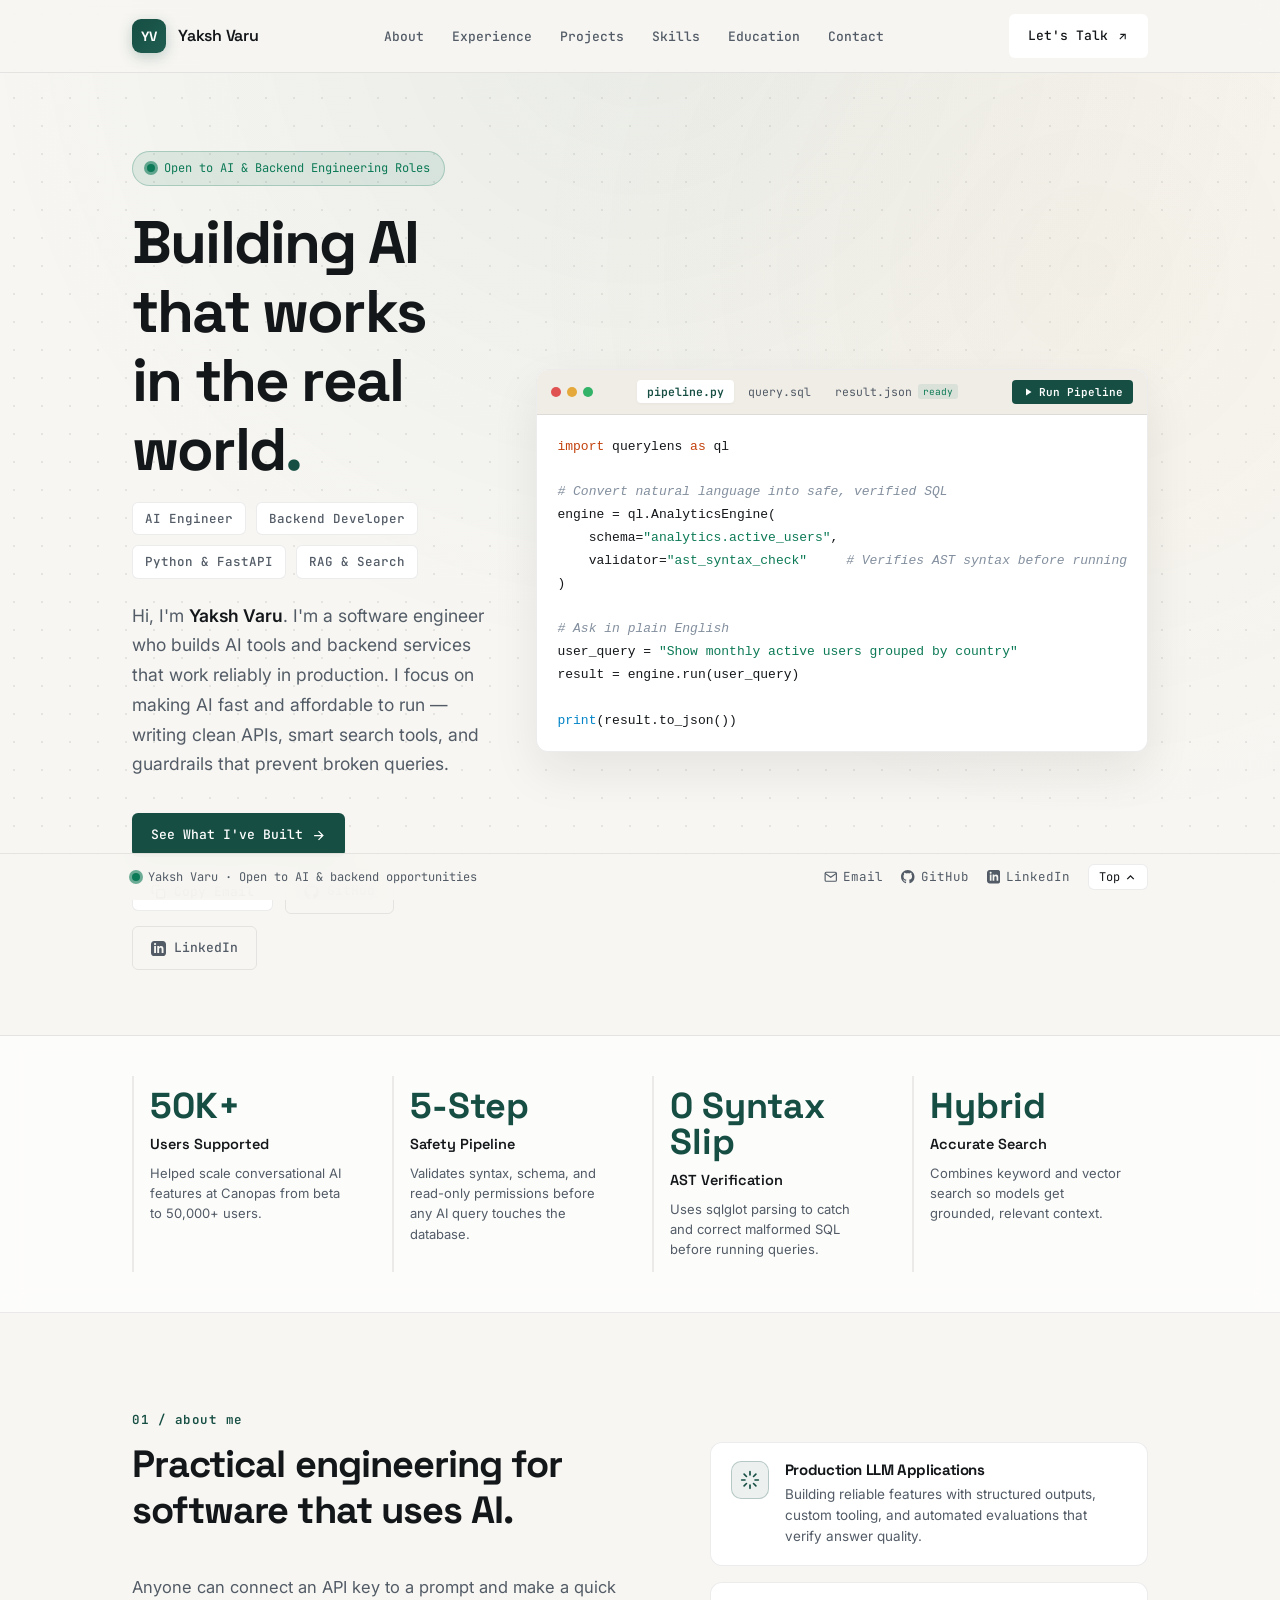
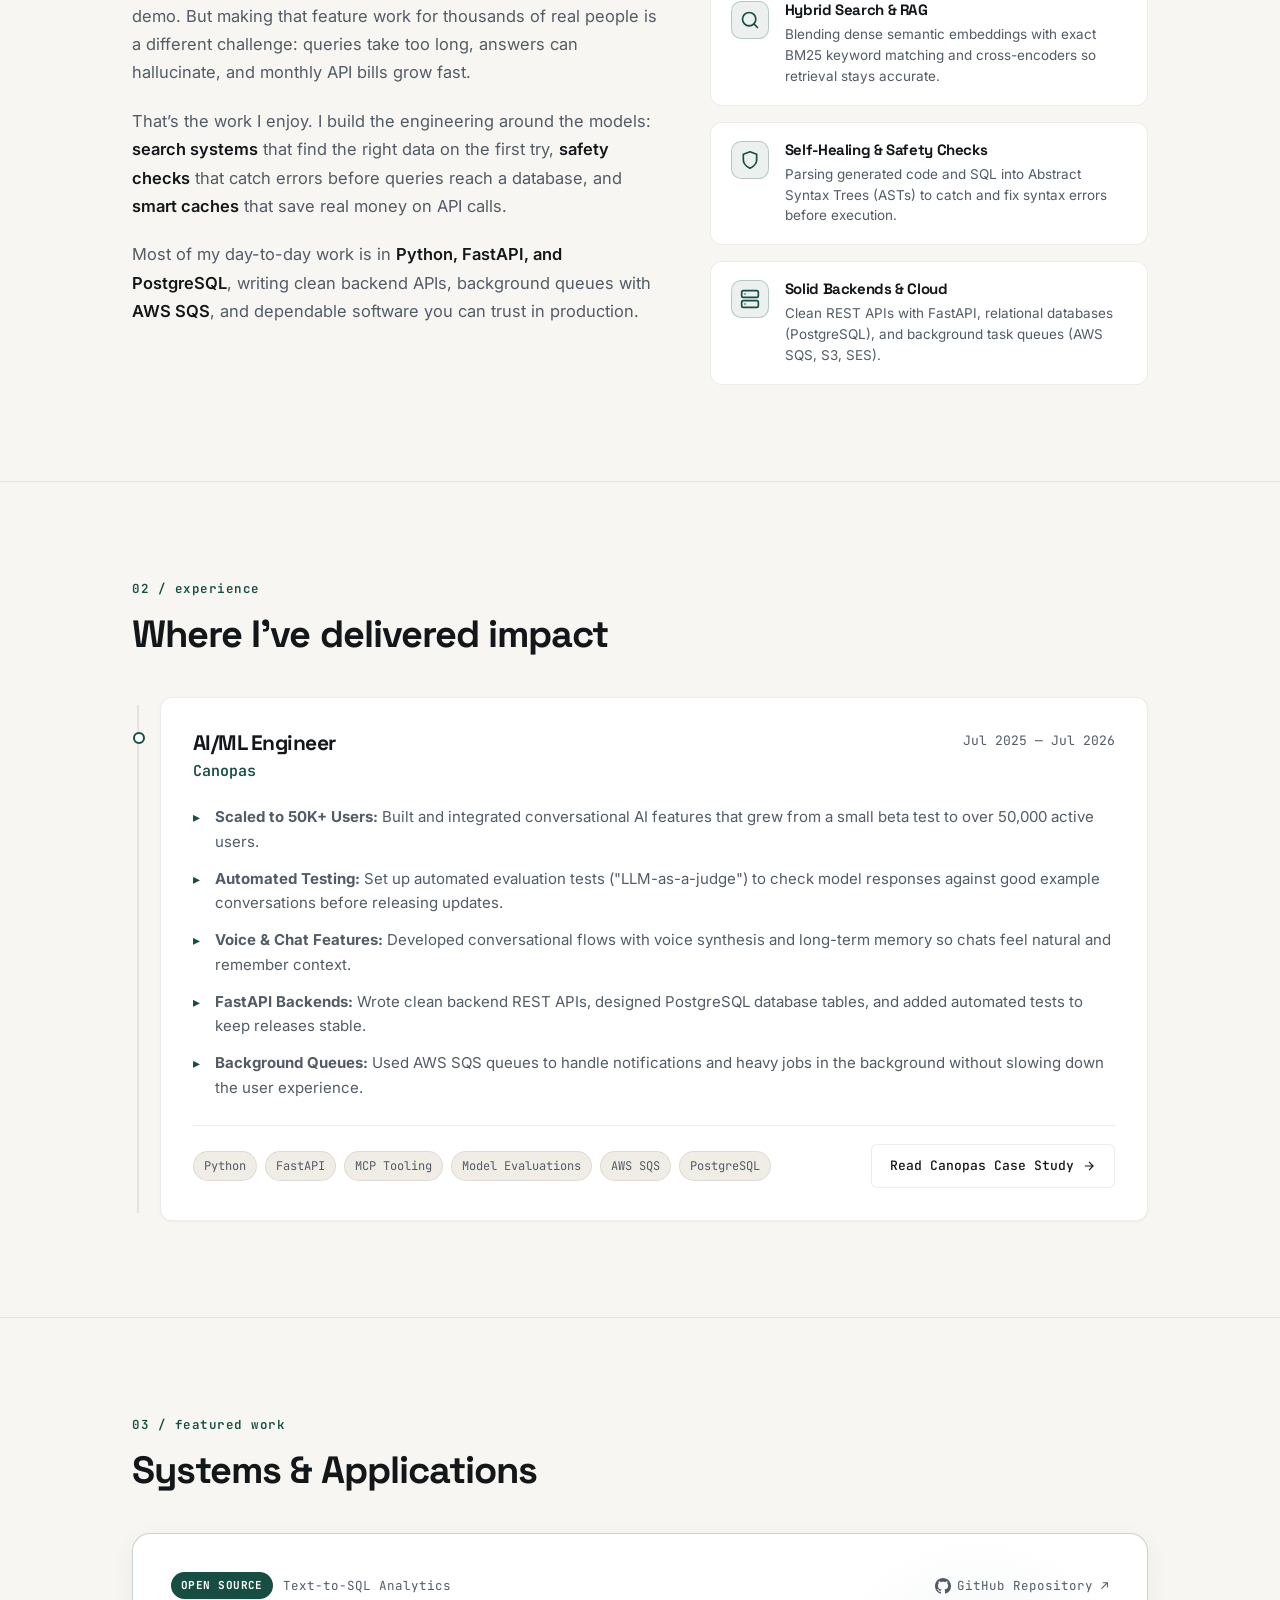
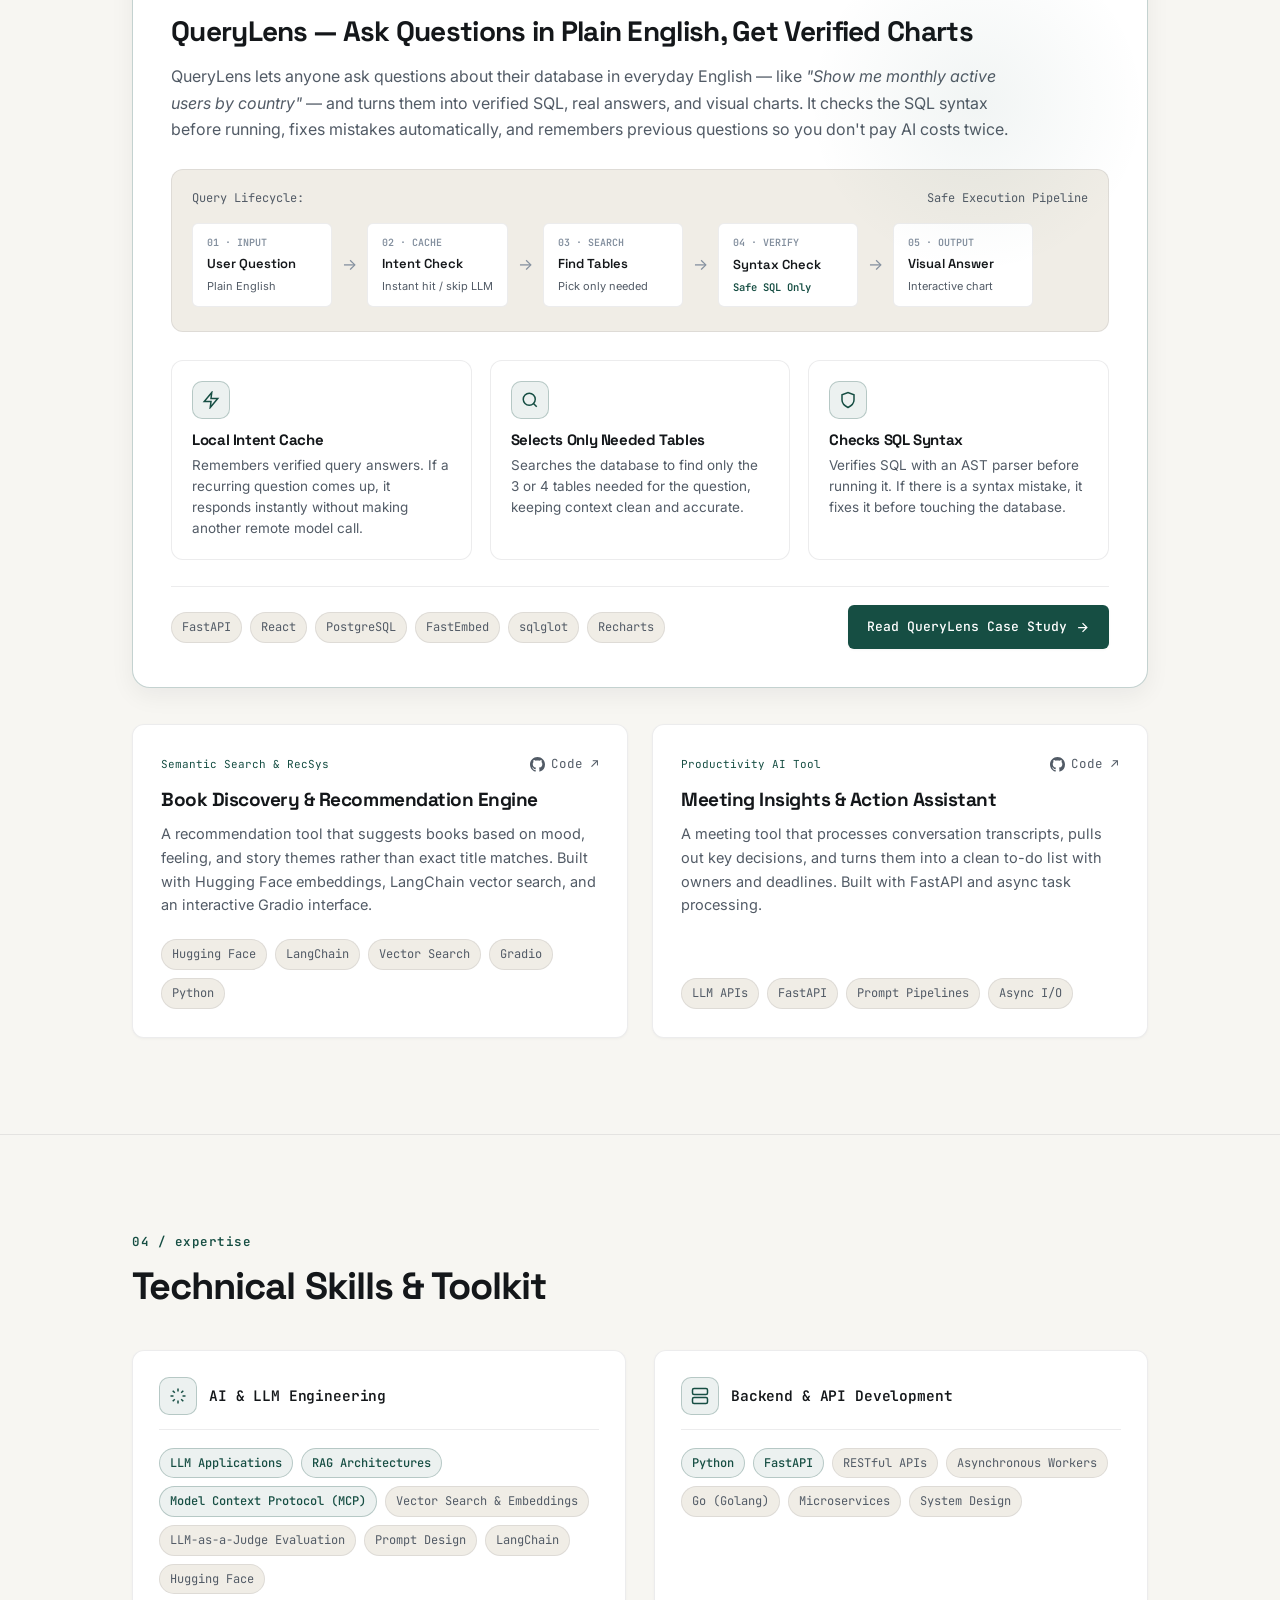
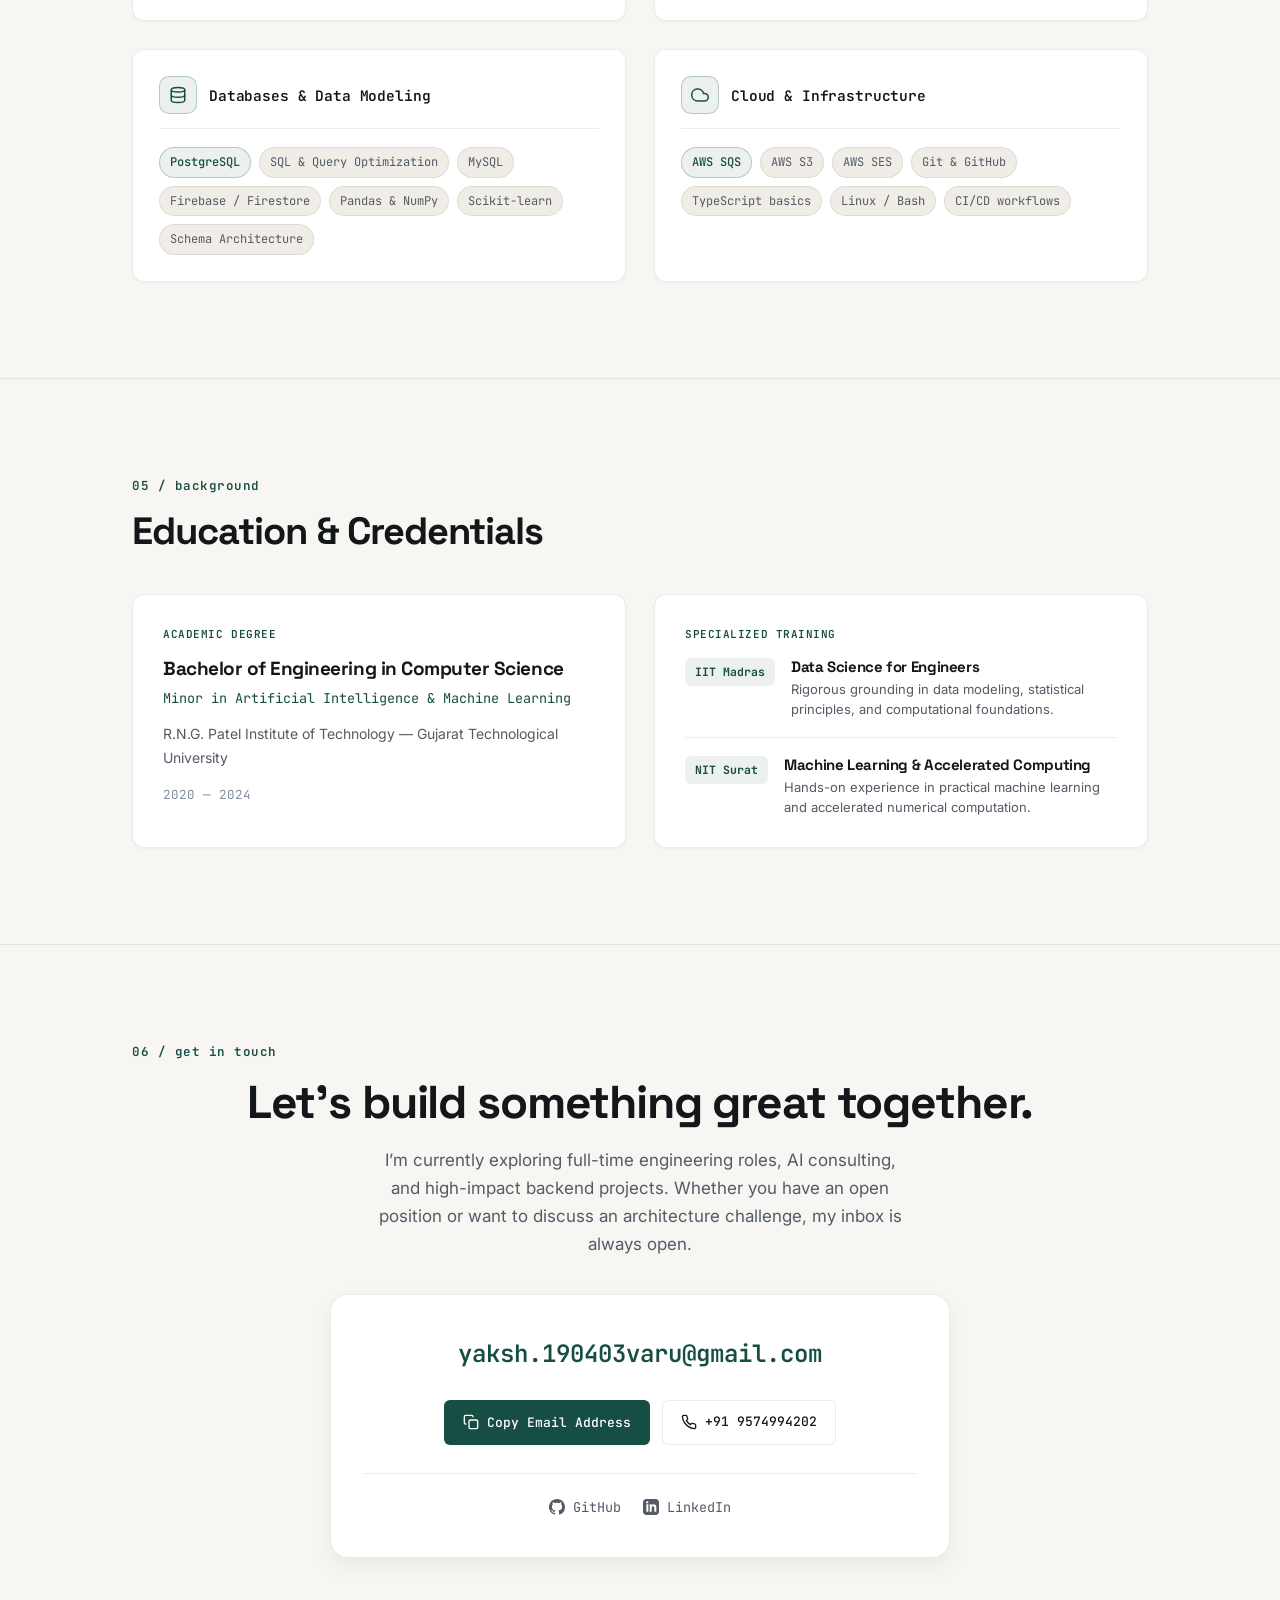
==== commit 27146625: "Redesign portfolio: light Nordic theme, human tone, case studies & fixed layout" ====
--- a/index.html
+++ b/index.html
@@ -1,26 +1,27 @@
 <!DOCTYPE html>
-<html lang="en" data-theme="dark">
+<html lang="en" data-theme="light">
 <head>
   <meta charset="UTF-8">
   <meta name="viewport" content="width=device-width, initial-scale=1.0">
-  <title>Yaksh Varu — AI/ML Engineer | Generative AI & Backend Systems</title>
-  <meta name="description" content="Portfolio of Yaksh Varu, AI/ML Engineer specializing in production LLM systems, RAG pipelines, multi-agent architectures, and scalable backends.">
-  <meta name="keywords" content="Yaksh Varu, AI Engineer, ML Engineer, Generative AI, RAG, Multi-Agent, FastAPI, Python, Go, QueryLens">
-  <meta name="color-scheme" content="dark light">
+  <title>Yaksh Varu — AI & Backend Systems Engineer</title>
+  <meta name="description" content="Portfolio of Yaksh Varu, an AI and backend engineer building reliable LLM applications, hybrid search pipelines, and scalable APIs.">
+  <meta name="keywords" content="Yaksh Varu, AI Engineer, Backend Engineer, Generative AI, RAG, Text-to-SQL, FastAPI, Python, QueryLens">
+  <meta name="color-scheme" content="light">
 
   <!-- Open Graph / Meta -->
   <meta property="og:type" content="website">
-  <meta property="og:title" content="Yaksh Varu — AI/ML Engineer">
-  <meta property="og:description" content="AI/ML Engineer specializing in production LLM applications, RAG pipelines, and high-performance backend systems.">
+  <meta property="og:title" content="Yaksh Varu — AI & Backend Systems Engineer">
+  <meta property="og:description" content="Building AI systems and backends that work reliably in production — from smart search and text-to-SQL to APIs serving 50K+ users.">
 
   <!-- Google Fonts -->
   <link rel="preconnect" href="https://fonts.googleapis.com">
   <link rel="preconnect" href="https://fonts.gstatic.com" crossorigin>
   <link href="https://fonts.googleapis.com/css2?family=Space+Grotesk:wght@400;500;600;700&family=Inter:wght@300;400;500;600;700&family=JetBrains+Mono:wght@400;500;600&display=swap" rel="stylesheet">
   
-  <link rel="stylesheet" href="css/style.css">
+  <link rel="stylesheet" href="css/style.css?v=4">
 </head>
 <body>
+  <div class="bg-pattern" aria-hidden="true"></div>
 
   <!-- Navigation -->
   <nav id="navbar">
@@ -40,27 +41,9 @@
       </ul>
 
       <div class="nav-actions">
-        <!-- Theme Toggle Button -->
-        <button id="themeToggle" class="icon-btn" aria-label="Toggle light and dark theme" title="Toggle theme">
-          <svg class="sun-icon" viewBox="0 0 24 24" width="18" height="18" fill="none" stroke="currentColor" stroke-width="2" stroke-linecap="round" stroke-linejoin="round">
-            <circle cx="12" cy="12" r="5"></circle>
-            <line x1="12" y1="1" x2="12" y2="3"></line>
-            <line x1="12" y1="21" x2="12" y2="23"></line>
-            <line x1="4.22" y1="4.22" x2="5.64" y2="5.64"></line>
-            <line x1="18.36" y1="18.36" x2="19.78" y2="19.78"></line>
-            <line x1="1" y1="12" x2="3" y2="12"></line>
-            <line x1="21" y1="12" x2="23" y2="12"></line>
-            <line x1="4.22" y1="19.78" x2="5.64" y2="18.36"></line>
-            <line x1="18.36" y1="5.64" x2="19.78" y2="4.22"></line>
-          </svg>
-          <svg class="moon-icon" viewBox="0 0 24 24" width="18" height="18" fill="none" stroke="currentColor" stroke-width="2" stroke-linecap="round" stroke-linejoin="round">
-            <path d="M21 12.79A9 9 0 1 1 11.21 3 7 7 0 0 0 21 12.79z"></path>
-          </svg>
-        </button>
-
-        <a class="btn nav-resume-btn" href="mailto:yaksh.190403varu@gmail.com?subject=Resume%20Request%20-%20Yaksh%20Varu">
-          <span>Get in Touch</span>
-          <svg viewBox="0 0 24 24" width="14" height="14" fill="none" stroke="currentColor" stroke-width="2"><path d="M7 17l9.2-9.2M17 17V8H8"/></svg>
+        <a class="btn nav-resume-btn" href="#contact">
+          <span>Let's Talk</span>
+          <svg viewBox="0 0 24 24" width="13" height="13" fill="none" stroke="currentColor" stroke-width="2"><path d="M7 17l9.2-9.2M17 17V8H8"/></svg>
         </a>
 
         <!-- Mobile Menu Hamburger -->
@@ -77,41 +60,46 @@
       <div class="hero-copy">
         <div class="status-pill">
           <span class="pulse-dot"></span>
-          <span>Open to AI/ML & Backend Opportunities</span>
+          <span>Open to AI & Backend Engineering Roles</span>
         </div>
 
         <h1 class="hero-title">
-          Yaksh Varu<span class="accent-dot">.</span>
+          Building AI that works in the real world<span class="accent-dot">.</span>
         </h1>
 
         <div class="role-badge-row">
-          <span class="role-pill">AI/ML Engineer</span>
-          <span class="role-pill">LLM Systems</span>
-          <span class="role-pill">Backend Architect</span>
+          <span class="role-pill">AI Engineer</span>
+          <span class="role-pill">Backend Developer</span>
+          <span class="role-pill">Python & FastAPI</span>
+          <span class="role-pill">RAG & Search</span>
         </div>
 
         <p class="pitch">
-          Specializing in <strong>production LLM applications</strong>, <strong>hybrid RAG pipelines</strong>, and <strong>multi-agent architectures</strong>. Proven experience taking AI features from research into production for <strong>50K+ users</strong>, engineering MCP tooling, and reducing LLM inference costs by up to <strong>92%</strong>.
+          Hi, I'm <strong>Yaksh Varu</strong>. I'm a software engineer who builds AI tools and backend services that work reliably in production. I focus on making AI fast and affordable to run — writing clean APIs, smart search tools, and guardrails that prevent broken queries.
         </p>
 
         <div class="hero-actions">
           <a class="btn primary" href="#projects">
-            <span>Explore Projects</span>
-            <svg viewBox="0 0 24 24" width="16" height="16" fill="none" stroke="currentColor" stroke-width="2"><path d="M5 12h14M12 5l7 7-7 7"/></svg>
+            <span>See What I've Built</span>
+            <svg viewBox="0 0 24 24" width="15" height="15" fill="none" stroke="currentColor" stroke-width="2"><path d="M5 12h14M12 5l7 7-7 7"/></svg>
           </a>
           <button class="btn secondary" id="copyEmailBtn" data-email="yaksh.190403varu@gmail.com">
             <svg viewBox="0 0 24 24" width="15" height="15" fill="none" stroke="currentColor" stroke-width="2"><rect x="9" y="9" width="13" height="13" rx="2" ry="2"></rect><path d="M5 15H4a2 2 0 0 1-2-2V4a2 2 0 0 1 2-2h9a2 2 0 0 1 2 2v1"></path></svg>
             <span class="btn-text">Copy Email</span>
           </button>
           <a class="btn outline" href="https://github.com/Yaksh1943" target="_blank" rel="noopener">
-            <svg viewBox="0 0 24 24" width="16" height="16" fill="currentColor"><path d="M12 0C5.37 0 0 5.37 0 12c0 5.31 3.435 9.795 8.205 11.385.6.105.825-.255.825-.57 0-.285-.015-1.23-.015-2.235-3.015.555-3.795-.735-4.035-1.41-.135-.345-.72-1.41-1.23-1.695-.42-.225-1.02-.78-.015-.795.945-.015 1.62.87 1.845 1.23 1.08 1.815 2.805 1.305 3.495.99.105-.78.42-1.305.765-1.605-2.67-.3-5.46-1.335-5.46-5.925 0-1.305.465-2.385 1.23-3.225-.12-.3-.54-1.53.12-3.18 0 0 1.005-.315 3.3 1.23.96-.27 1.98-.405 3-.405s2.04.135 3 .405c2.295-1.56 3.3-1.23 3.3-1.23.66 1.65.24 2.88.12 3.18.765.84 1.23 1.905 1.23 3.225 0 4.605-2.805 5.625-5.475 5.925.435.375.81 1.095.81 2.22 0 1.605-.015 2.895-.015 3.3 0 .315.225.69.825.57A12.02 12.02 0 0 0 24 12c0-6.63-5.37-12-12-12z"/></svg>
+            <svg viewBox="0 0 24 24" width="15" height="15" fill="currentColor"><path d="M12 0C5.37 0 0 5.37 0 12c0 5.31 3.435 9.795 8.205 11.385.6.105.825-.255.825-.57 0-.285-.015-1.23-.015-2.235-3.015.555-3.795-.735-4.035-1.41-.135-.345-.72-1.41-1.23-1.695-.42-.225-1.02-.78-.015-.795.945-.015 1.62.87 1.845 1.23 1.08 1.815 2.805 1.305 3.495.99.105-.78.42-1.305.765-1.605-2.67-.3-5.46-1.335-5.46-5.925 0-1.305.465-2.385 1.23-3.225-.12-.3-.54-1.53.12-3.18 0 0 1.005-.315 3.3 1.23.96-.27 1.98-.405 3-.405s2.04.135 3 .405c2.295-1.56 3.3-1.23 3.3-1.23.66 1.65.24 2.88.12 3.18.765.84 1.23 1.905 1.23 3.225 0 4.605-2.805 5.625-5.475 5.925.435.375.81 1.095.81 2.22 0 1.605-.015 2.895-.015 3.3 0 .315.225.69.825.57A12.02 12.02 0 0 0 24 12c0-6.63-5.37-12-12-12z"/></svg>
             <span>GitHub</span>
           </a>
-        </div>
-      </div>
-
-      <!-- Hero Visual: Interactive Python Window -->
-      <div class="hero-visual" aria-label="Interactive engineer card">
+          <a class="btn outline" href="https://www.linkedin.com/in/yaksh-varu-8677042a8" target="_blank" rel="noopener">
+            <svg viewBox="0 0 24 24" width="15" height="15" fill="currentColor"><path d="M19 0h-14c-2.761 0-5 2.239-5 5v14c0 2.761 2.239 5 5 5h14c2.762 0 5-2.239 5-5v-14c0-2.761-2.238-5-5-5zm-11 19h-3v-11h3v11zm-1.5-12.268c-.966 0-1.75-.79-1.75-1.764s.784-1.764 1.75-1.764 1.75.79 1.75 1.764-.783 1.764-1.75 1.764zm13.5 12.268h-3v-5.604c0-3.368-4-3.113-4 0v5.604h-3v-11h3v1.765c1.396-2.586 7-2.777 7 2.476v6.759z"/></svg>
+            <span>LinkedIn</span>
+          </a>
+        </div>
+      </div>
+
+      <!-- Hero Visual: Clean Interactive Pipeline Runner with 3 Tabs -->
+      <div class="hero-visual" aria-label="Interactive pipeline runner">
         <div class="window">
           <div class="window-bar">
             <div class="window-controls">
@@ -120,56 +108,55 @@
               <span class="wdot zoom"></span>
             </div>
             <div class="window-tabs">
-              <button class="tab-btn active" id="tabSourceBtn">whoami.py</button>
-              <button class="tab-btn" id="tabOutputBtn">stdout <span class="tab-badge">ready</span></button>
-            </div>
-            <button class="run-code-btn" id="runCodeBtn" title="Execute script">
+              <button class="tab-btn active" id="tabSourceBtn">pipeline.py</button>
+              <button class="tab-btn" id="tabSqlBtn">query.sql</button>
+              <button class="tab-btn" id="tabOutputBtn">result.json <span class="tab-badge">ready</span></button>
+            </div>
+            <button class="run-code-btn" id="runCodeBtn" title="Run pipeline demo">
               <svg viewBox="0 0 24 24" width="12" height="12" fill="currentColor"><path d="M8 5v14l11-7z"/></svg>
-              <span>Run</span>
+              <span>Run Pipeline</span>
             </button>
           </div>
 
           <div class="window-body">
             <!-- Source Code View -->
-            <pre id="codeView"><code><span class="c-kw">from</span> dataclasses <span class="c-kw">import</span> dataclass
-
-<span class="c-dec">@dataclass</span>
-<span class="c-kw">class</span> <span class="c-cls">AIEngineer</span>:
-    name: <span class="c-type">str</span> = <span class="c-str">"Yaksh Varu"</span>
-    core_focus: <span class="c-type">tuple</span> = (
-        <span class="c-str">"Production LLM Systems"</span>,
-        <span class="c-str">"Hybrid RAG Pipelines"</span>,
-        <span class="c-str">"Multi-Agent & Tooling (MCP)"</span>,
-        <span class="c-str">"FastAPI & Go Microservices"</span>
-    )
-    status: <span class="c-type">str</span> = <span class="c-str">"Ready to deploy"</span>
-
-    <span class="c-kw">def</span> <span class="c-fn">get_impact</span>(self) -> <span class="c-type">dict</span>:
-        <span class="c-kw">return</span> {
-            <span class="c-str">"user_scale"</span>: <span class="c-str">"50,000+ active users"</span>,
-            <span class="c-str">"token_cost_cut"</span>: <span class="c-str">"~92% via semantic cache"</span>,
-            <span class="c-str">"eval_workflow"</span>: <span class="c-str">"LLM-as-a-judge automated baselines"</span>
-        }
-
-engineer = AIEngineer()
-<span class="c-fn">print</span>(engineer.get_impact())</code></pre>
+            <pre id="codeView"><code><span class="c-kw">import</span> querylens <span class="c-kw">as</span> ql
+
+<span class="c-com"># Convert natural language into safe, verified SQL</span>
+engine = ql.AnalyticsEngine(
+    schema=<span class="c-str">"analytics.active_users"</span>,
+    validator=<span class="c-str">"ast_syntax_check"</span>     <span class="c-com"># Verifies AST syntax before running</span>
+)
+
+<span class="c-com"># Ask in plain English</span>
+user_query = <span class="c-str">"Show monthly active users grouped by country"</span>
+result = engine.run(user_query)
+
+<span class="c-fn">print</span>(result.to_json())</code></pre>
+
+            <!-- SQL View (Initially Hidden) -->
+            <pre id="sqlView" class="hidden-view"><code><span class="c-com">-- Generated & verified via sqlglot AST Parser</span>
+<span class="c-kw">SELECT</span> 
+  country,
+  <span class="c-fn">COUNT</span>(<span class="c-kw">DISTINCT</span> user_id) <span class="c-kw">AS</span> mau,
+  <span class="c-fn">ROUND</span>(<span class="c-fn">SUM</span>(spend_usd), <span class="c-type">2</span>) <span class="c-kw">AS</span> total_revenue
+<span class="c-kw">FROM</span> analytics.active_users
+<span class="c-kw">WHERE</span> recorded_at >= <span class="c-fn">NOW</span>() - <span class="c-kw">INTERVAL</span> <span class="c-str">'30 days'</span>
+<span class="c-kw">GROUP BY</span> country
+<span class="c-kw">ORDER BY</span> mau <span class="c-kw">DESC</span>
+<span class="c-kw">LIMIT</span> <span class="c-type">10</span>;</code></pre>
 
             <!-- Output View (Initially Hidden) -->
-            <pre id="outputView" class="hidden-view"><code><span class="out-dim">[python3 whoami.py]</span>
-<span class="out-success">✓ Executed in 12ms</span>
+            <pre id="outputView" class="hidden-view"><code><span class="out-dim">[python3 pipeline.py]</span>
+<span class="out-success">✓ AST validation clean: 0 syntax errors detected</span>
 
 <span class="out-json">{</span>
-  <span class="out-key">"name"</span>: <span class="out-val">"Yaksh Varu"</span>,
-  <span class="out-key">"role"</span>: <span class="out-val">"AI/ML Engineer"</span>,
-  <span class="out-key">"scale"</span>: <span class="out-val">"50,000+ active users"</span>,
-  <span class="out-key">"token_cost_reduction"</span>: <span class="out-val">"~92% (QueryLens)"</span>,
-  <span class="out-key">"repeat_query_latency"</span>: <span class="out-val">"~70% cut"</span>,
-  <span class="out-key">"specialties"</span>: [
-    <span class="out-val">"Hybrid RAG (FastEmbed + BM25 + FlashRank)"</span>,
-    <span class="out-val">"Multi-Agent Systems & AST Validation"</span>,
-    <span class="out-val">"Model Context Protocol (MCP) Tooling"</span>
-  ],
-  <span class="out-key">"status"</span>: <span class="out-val-highlight">"AVAILABLE_FOR_HIRE"</span>
+  <span class="out-key">"status"</span>: <span class="out-val">"success"</span>,
+  <span class="out-key">"ast_check"</span>: <span class="out-val">"PASSED (clean syntax)"</span>,
+  <span class="out-key">"tables_referenced"</span>: [<span class="out-val">"analytics.active_users"</span>],
+  <span class="out-key">"execution_safety"</span>: <span class="out-val">"READ_ONLY (safe to run)"</span>,
+  <span class="out-key">"chart_recommendation"</span>: <span class="out-val">"bar_chart"</span>,
+  <span class="out-key">"cache_status"</span>: <span class="out-val">"saved_locally"</span>
 <span class="out-json">}</span></code></pre>
           </div>
         </div>
@@ -182,23 +169,23 @@
     <div class="wrap metrics-grid">
       <div class="metric-card">
         <div class="metric-number">50K+</div>
-        <div class="metric-label">Users Served in Production</div>
-        <div class="metric-desc">Scaled conversational AI features from 5K to 50K+ active users</div>
+        <div class="metric-label">Users Supported</div>
+        <div class="metric-desc">Helped scale conversational AI features at Canopas from beta to 50,000+ users.</div>
       </div>
       <div class="metric-card">
-        <div class="metric-number">~92%</div>
-        <div class="metric-label">Token Cost Savings</div>
-        <div class="metric-desc">Via semantic vector caching & dynamic schema linking</div>
+        <div class="metric-number">5-Step</div>
+        <div class="metric-label">Safety Pipeline</div>
+        <div class="metric-desc">Validates syntax, schema, and read-only permissions before any AI query touches the database.</div>
       </div>
       <div class="metric-card">
-        <div class="metric-number">~70%</div>
-        <div class="metric-label">Latency Reduction</div>
-        <div class="metric-desc">Accelerating repeated query cycles with AST reflection loops</div>
+        <div class="metric-number">0 Syntax Slip</div>
+        <div class="metric-label">AST Verification</div>
+        <div class="metric-desc">Uses sqlglot parsing to catch and correct malformed SQL before running queries.</div>
       </div>
       <div class="metric-card">
-        <div class="metric-number">Hybrid RAG</div>
-        <div class="metric-label">Dense + Sparse + Cross-Encoder</div>
-        <div class="metric-desc">FastEmbed, BM25 & FlashRank reranking for high precision</div>
+        <div class="metric-number">Hybrid</div>
+        <div class="metric-label">Accurate Search</div>
+        <div class="metric-desc">Combines keyword and vector search so models get grounded, relevant context.</div>
       </div>
     </div>
   </section>
@@ -206,48 +193,56 @@
   <!-- About Section -->
   <section id="about">
     <div class="wrap">
-      <div class="eyebrow">about me</div>
+      <div class="eyebrow">01 / about me</div>
       <div class="about-grid reveal">
         <div class="about-text">
-          <h2 class="section-title">Bridging state-of-the-art AI models with enterprise-grade engineering.</h2>
+          <h2 class="section-title">Practical engineering for software that uses AI.</h2>
           <p>
-            I am an <strong>AI/ML Engineer</strong> with a strong Computer Science foundation and professional experience building end-to-end AI applications, distributed APIs, and database-backed services.
+            Anyone can connect an API key to a prompt and make a quick demo. But making that feature work for thousands of real people is a different challenge: queries take too long, answers can hallucinate, and monthly API bills grow fast.
           </p>
           <p>
-            Rather than relying solely on black-box model calls, I focus on the architectural mechanics that make AI reliable at scale: <strong>hybrid retrieval pipelines</strong> combining dense and sparse search, <strong>Model Context Protocol (MCP)</strong> tooling, <strong>LLM-as-a-judge evaluation frameworks</strong>, and <strong>self-healing agent reflection loops</strong> with strict AST verification.
+            That’s the work I enjoy. I build the engineering around the models: <strong>search systems</strong> that find the right data on the first try, <strong>safety checks</strong> that catch errors before queries reach a database, and <strong>smart caches</strong> that save real money on API calls.
           </p>
           <p>
-            Whether implementing asynchronous worker queues with AWS SQS or crafting low-latency microservices with FastAPI and Go, I build systems engineered for determinism, security, and real user value.
+            Most of my day-to-day work is in <strong>Python, FastAPI, and PostgreSQL</strong>, writing clean backend APIs, background queues with <strong>AWS SQS</strong>, and dependable software you can trust in production.
           </p>
         </div>
 
         <div class="about-highlights">
           <div class="highlight-item">
-            <div class="hl-icon">⚡</div>
+            <div class="hl-icon-wrap">
+              <svg viewBox="0 0 24 24" width="20" height="20" fill="none" stroke="currentColor" stroke-width="2" stroke-linecap="round" stroke-linejoin="round"><path d="M12 2v4M12 18v4M4.93 4.93l2.83 2.83M16.24 16.24l2.83 2.83M2 12h4M18 12h4M4.93 19.07l2.83-2.83M16.24 7.76l2.83-2.83"/></svg>
+            </div>
             <div>
-              <h4>Production LLM Systems</h4>
-              <p>End-to-end generative AI pipelines, function calling, structured outputs, and prompt evaluation baselines.</p>
+              <h4>Production LLM Applications</h4>
+              <p>Building reliable features with structured outputs, custom tooling, and automated evaluations that verify answer quality.</p>
             </div>
           </div>
           <div class="highlight-item">
-            <div class="hl-icon">🔍</div>
+            <div class="hl-icon-wrap">
+              <svg viewBox="0 0 24 24" width="20" height="20" fill="none" stroke="currentColor" stroke-width="2" stroke-linecap="round" stroke-linejoin="round"><circle cx="11" cy="11" r="8"></circle><line x1="21" y1="21" x2="16.65" y2="16.65"></line></svg>
+            </div>
             <div>
-              <h4>Advanced RAG & Vector Search</h4>
-              <p>Hybrid retrieval (dense + sparse BM25), cross-encoder reranking, and semantic vector caching.</p>
+              <h4>Hybrid Search & RAG</h4>
+              <p>Blending dense semantic embeddings with exact BM25 keyword matching and cross-encoders so retrieval stays accurate.</p>
             </div>
           </div>
           <div class="highlight-item">
-            <div class="hl-icon">🛠️</div>
+            <div class="hl-icon-wrap">
+              <svg viewBox="0 0 24 24" width="20" height="20" fill="none" stroke="currentColor" stroke-width="2" stroke-linecap="round" stroke-linejoin="round"><path d="M12 22s8-4 8-10V5l-8-3-8 3v7c0 6 8 10 8 10z"></path></svg>
+            </div>
             <div>
-              <h4>Autonomous & Multi-Agent AI</h4>
-              <p>MCP-based tool use, deterministic query repair, and self-healing reflection loops using AST validation.</p>
+              <h4>Self-Healing & Safety Checks</h4>
+              <p>Parsing generated code and SQL into Abstract Syntax Trees (ASTs) to catch and fix syntax errors before execution.</p>
             </div>
           </div>
           <div class="highlight-item">
-            <div class="hl-icon">☁️</div>
+            <div class="hl-icon-wrap">
+              <svg viewBox="0 0 24 24" width="20" height="20" fill="none" stroke="currentColor" stroke-width="2" stroke-linecap="round" stroke-linejoin="round"><rect x="2" y="2" width="20" height="8" rx="2" ry="2"></rect><rect x="2" y="14" width="20" height="8" rx="2" ry="2"></rect><line x1="6" y1="6" x2="6.01" y2="6"></line><line x1="6" y1="18" x2="6.01" y2="18"></line></svg>
+            </div>
             <div>
-              <h4>Robust Backend & Cloud</h4>
-              <p>FastAPI, Go, PostgreSQL, asynchronous worker queues (AWS SQS), and cloud infrastructure (S3, SES).</p>
+              <h4>Solid Backends & Cloud</h4>
+              <p>Clean REST APIs with FastAPI, relational databases (PostgreSQL), and background task queues (AWS SQS, S3, SES).</p>
             </div>
           </div>
         </div>
@@ -258,7 +253,7 @@
   <!-- Experience Section -->
   <section id="experience">
     <div class="wrap">
-      <div class="eyebrow">experience</div>
+      <div class="eyebrow">02 / experience</div>
       <h2 class="section-title">Where I've delivered impact</h2>
 
       <div class="timeline reveal">
@@ -268,7 +263,6 @@
               <h3 class="tl-role">AI/ML Engineer</h3>
               <div class="tl-company-row">
                 <span class="tl-company">Canopas</span>
-                <span class="tl-badge">Production Scale</span>
               </div>
             </div>
             <div class="tl-dates">Jul 2025 — Jul 2026</div>
@@ -276,30 +270,35 @@
 
           <ul class="tl-bullets">
             <li>
-              <strong>Scaled AI Features to 50K+ Users:</strong> Built and integrated LLM-powered features directly into production software, supporting a product expansion that grew from 5–10K to <strong>50K+ active users</strong>.
+              <strong>Scaled to 50K+ Users:</strong> Built and integrated conversational AI features that grew from a small beta test to over 50,000 active users.
             </li>
             <li>
-              <strong>Engineered MCP-Based Tooling & LLM-as-a-Judge:</strong> Designed AI features utilizing the <strong>Model Context Protocol (MCP)</strong>, including dynamic AI-generated user notifications and automated <strong>LLM-as-a-judge evaluation workflows</strong> benchmarking live model outputs against ideal conversation baselines.
+              <strong>Automated Testing:</strong> Set up automated evaluation tests ("LLM-as-a-judge") to check model responses against good example conversations before releasing updates.
             </li>
             <li>
-              <strong>Conversational Voice & Text AI:</strong> Contributed to production-grade conversational AI systems featuring multi-modal text and voice interactions, personalized via user-selected personas and dynamic conversational context memory.
+              <strong>Voice & Chat Features:</strong> Developed conversational flows with voice synthesis and long-term memory so chats feel natural and remember context.
             </li>
             <li>
-              <strong>High-Performance Async Backends:</strong> Developed robust backend REST APIs featuring authentication, asynchronous task execution, and automated testing; contributed to relational database schema design, debugging, and production feature delivery.
+              <strong>FastAPI Backends:</strong> Wrote clean backend REST APIs, designed PostgreSQL database tables, and added automated tests to keep releases stable.
             </li>
             <li>
-              <strong>Event-Driven Cloud Architecture:</strong> Managed cloud services across <strong>AWS S3, SES, and SQS</strong> to power reliable asynchronous workflows, email delivery, and distributed data pipelines.
+              <strong>Background Queues:</strong> Used AWS SQS queues to handle notifications and heavy jobs in the background without slowing down the user experience.
             </li>
           </ul>
 
-          <div class="tl-tags">
-            <span class="tag">LLM Applications</span>
-            <span class="tag">MCP Tooling</span>
-            <span class="tag">LLM-as-a-Judge</span>
-            <span class="tag">FastAPI</span>
-            <span class="tag">Python</span>
-            <span class="tag">AWS SQS / S3 / SES</span>
-            <span class="tag">Conversational AI</span>
+          <div class="tl-footer-row">
+            <div class="tl-tags">
+              <span class="tag">Python</span>
+              <span class="tag">FastAPI</span>
+              <span class="tag">MCP Tooling</span>
+              <span class="tag">Model Evaluations</span>
+              <span class="tag">AWS SQS</span>
+              <span class="tag">PostgreSQL</span>
+            </div>
+            <a href="canopas.html" class="btn secondary">
+              <span>Read Canopas Case Study</span>
+              <svg viewBox="0 0 24 24" width="14" height="14" fill="none" stroke="currentColor" stroke-width="2"><path d="M5 12h14M12 5l7 7-7 7"/></svg>
+            </a>
           </div>
         </div>
       </div>
@@ -309,46 +308,91 @@
   <!-- Projects Section -->
   <section id="projects">
     <div class="wrap">
-      <div class="eyebrow">featured work</div>
-      <h2 class="section-title">Systems & Architecture</h2>
-
-      <!-- Flagship Project Showcase: QueryLens -->
+      <div class="eyebrow">03 / featured work</div>
+      <h2 class="section-title">Systems & Applications</h2>
+
+      <!-- Main Project: QueryLens -->
       <div class="flagship-card reveal">
         <div class="flagship-header">
           <div class="flagship-tag-row">
-            <span class="flagship-badge">★ Flagship System</span>
-            <span class="flagship-sub">Text-to-SQL Analytics Platform</span>
+            <span class="flagship-badge">Open Source</span>
+            <span class="flagship-sub">Text-to-SQL Analytics</span>
           </div>
           <div class="card-links">
             <a href="https://github.com/Yaksh1943/query-lens" target="_blank" rel="noopener" class="repo-link">
               <svg viewBox="0 0 24 24" width="16" height="16" fill="currentColor"><path d="M12 0C5.37 0 0 5.37 0 12c0 5.31 3.435 9.795 8.205 11.385.6.105.825-.255.825-.57 0-.285-.015-1.23-.015-2.235-3.015.555-3.795-.735-4.035-1.41-.135-.345-.72-1.41-1.23-1.695-.42-.225-1.02-.78-.015-.795.945-.015 1.62.87 1.845 1.23 1.08 1.815 2.805 1.305 3.495.99.105-.78.42-1.305.765-1.605-2.67-.3-5.46-1.335-5.46-5.925 0-1.305.465-2.385 1.23-3.225-.12-.3-.54-1.53.12-3.18 0 0 1.005-.315 3.3 1.23.96-.27 1.98-.405 3-.405s2.04.135 3 .405c2.295-1.56 3.3-1.23 3.3-1.23.66 1.65.24 2.88.12 3.18.765.84 1.23 1.905 1.23 3.225 0 4.605-2.805 5.625-5.475 5.925.435.375.81 1.095.81 2.22 0 1.605-.015 2.895-.015 3.3 0 .315.225.69.825.57A12.02 12.02 0 0 0 24 12c0-6.63-5.37-12-12-12z"/></svg>
-              <span>View Source Code ↗</span>
+              <span>GitHub Repository ↗</span>
             </a>
           </div>
         </div>
 
-        <h3 class="flagship-title">QueryLens — Autonomous Text-to-SQL & Visual Analytics</h3>
+        <h3 class="flagship-title">QueryLens — Ask Questions in Plain English, Get Verified Charts</h3>
         
         <p class="flagship-desc">
-          A production-grade analytics platform that translates natural language questions into syntactically validated SQL, executes the queries against live relational databases, and automatically generates interactive visual charts (Recharts) with an interpretable step-by-step reasoning trace.
+          QueryLens lets anyone ask questions about their database in everyday English — like <em>"Show me monthly active users by country"</em> — and turns them into verified SQL, real answers, and visual charts. It checks the SQL syntax before running, fixes mistakes automatically, and remembers previous questions so you don't pay AI costs twice.
         </p>
+
+        <!-- Visual Architecture Flow Strip -->
+        <div class="pipeline-flow-wrap">
+          <div class="pipeline-flow-header">
+            <span>Query Lifecycle:</span>
+            <span>Safe Execution Pipeline</span>
+          </div>
+          <div class="pipeline-flow">
+            <div class="p-step">
+              <span class="p-step-num">01 · INPUT</span>
+              <span class="p-step-title">User Question</span>
+              <span class="p-step-desc">Plain English</span>
+            </div>
+            <div class="p-arrow">→</div>
+            <div class="p-step">
+              <span class="p-step-num">02 · CACHE</span>
+              <span class="p-step-title">Intent Check</span>
+              <span class="p-step-desc">Instant hit / skip LLM</span>
+            </div>
+            <div class="p-arrow">→</div>
+            <div class="p-step">
+              <span class="p-step-num">03 · SEARCH</span>
+              <span class="p-step-title">Find Tables</span>
+              <span class="p-step-desc">Pick only needed</span>
+            </div>
+            <div class="p-arrow">→</div>
+            <div class="p-step">
+              <span class="p-step-num">04 · VERIFY</span>
+              <span class="p-step-title">Syntax Check</span>
+              <span class="p-step-badge">Safe SQL Only</span>
+            </div>
+            <div class="p-arrow">→</div>
+            <div class="p-step">
+              <span class="p-step-num">05 · OUTPUT</span>
+              <span class="p-step-title">Visual Answer</span>
+              <span class="p-step-desc">Interactive chart</span>
+            </div>
+          </div>
+        </div>
 
         <!-- Technical Architecture Highlights -->
         <div class="arch-grid">
           <div class="arch-box">
-            <span class="arch-icon">⚡</span>
-            <h4>Semantic Vector Caching</h4>
-            <p>Embeds query intents to serve identical or near-identical questions from cache, cutting token costs by <strong>~92%</strong> and reducing repeat-query latency by <strong>~70%</strong>.</p>
+            <div class="arch-icon-wrap">
+              <svg viewBox="0 0 24 24" width="18" height="18" fill="none" stroke="currentColor" stroke-width="2"><path d="M13 2L3 14h9l-1 8 10-12h-9l1-8z"></path></svg>
+            </div>
+            <h4>Local Intent Cache</h4>
+            <p>Remembers verified query answers. If a recurring question comes up, it responds instantly without making another remote model call.</p>
           </div>
           <div class="arch-box">
-            <span class="arch-icon">🔍</span>
-            <h4>Hybrid RAG Retrieval</h4>
-            <p>Combines local CPU embeddings (<strong>FastEmbed / BGE-small</strong>), <strong>BM25 keyword search</strong>, and <strong>FlashRank cross-encoder reranking</strong> for high-accuracy schema linking and few-shot example selection.</p>
+            <div class="arch-icon-wrap">
+              <svg viewBox="0 0 24 24" width="18" height="18" fill="none" stroke="currentColor" stroke-width="2"><circle cx="11" cy="11" r="8"></circle><line x1="21" y1="21" x2="16.65" y2="16.65"></line></svg>
+            </div>
+            <h4>Selects Only Needed Tables</h4>
+            <p>Searches the database to find only the 3 or 4 tables needed for the question, keeping context clean and accurate.</p>
           </div>
           <div class="arch-box">
-            <span class="arch-icon">🛡️</span>
-            <h4>Deterministic AST Self-Healing</h4>
-            <p>Architected a multi-agent system with strict Abstract Syntax Tree (AST) validation using <strong>sqlglot</strong> and bounded self-healing reflection loops to catch syntax errors and repair malformed queries before execution.</p>
+            <div class="arch-icon-wrap">
+              <svg viewBox="0 0 24 24" width="18" height="18" fill="none" stroke="currentColor" stroke-width="2"><path d="M12 22s8-4 8-10V5l-8-3-8 3v7c0 6 8 10 8 10z"></path></svg>
+            </div>
+            <h4>Checks SQL Syntax</h4>
+            <p>Verifies SQL with an AST parser before running it. If there is a syntax mistake, it fixes it before touching the database.</p>
           </div>
         </div>
 
@@ -357,11 +401,14 @@
             <span class="tag">FastAPI</span>
             <span class="tag">React</span>
             <span class="tag">PostgreSQL</span>
-            <span class="tag">FastEmbed (BGE-small)</span>
-            <span class="tag">FlashRank Reranker</span>
-            <span class="tag">sqlglot AST</span>
+            <span class="tag">FastEmbed</span>
+            <span class="tag">sqlglot</span>
             <span class="tag">Recharts</span>
           </div>
+          <a href="querylens.html" class="btn primary">
+            <span>Read QueryLens Case Study</span>
+            <svg viewBox="0 0 24 24" width="15" height="15" fill="none" stroke="currentColor" stroke-width="2"><path d="M5 12h14M12 5l7 7-7 7"/></svg>
+          </a>
         </div>
       </div>
 
@@ -371,17 +418,17 @@
         <!-- Card: Book Recommendation System -->
         <div class="card">
           <div class="card-top">
-            <span class="card-badge">Semantic Search + RecSys</span>
+            <span class="card-badge">Semantic Search & RecSys</span>
             <div class="card-links">
               <a href="https://github.com/Yaksh1943/book-recommender" target="_blank" rel="noopener" aria-label="GitHub Repository">
-                <svg viewBox="0 0 24 24" width="16" height="16" fill="currentColor"><path d="M12 0C5.37 0 0 5.37 0 12c0 5.31 3.435 9.795 8.205 11.385.6.105.825-.255.825-.57 0-.285-.015-1.23-.015-2.235-3.015.555-3.795-.735-4.035-1.41-.135-.345-.72-1.41-1.23-1.695-.42-.225-1.02-.78-.015-.795.945-.015 1.62.87 1.845 1.23 1.08 1.815 2.805 1.305 3.495.99.105-.78.42-1.305.765-1.605-2.67-.3-5.46-1.335-5.46-5.925 0-1.305.465-2.385 1.23-3.225-.12-.3-.54-1.53.12-3.18 0 0 1.005-.315 3.3 1.23.96-.27 1.98-.405 3-.405s2.04.135 3 .405c2.295-1.56 3.3-1.23 3.3-1.23.66 1.65.24 2.88.12 3.18.765.84 1.23 1.905 1.23 3.225 0 4.605-2.805 5.625-5.475 5.925.435.375.81 1.095.81 2.22 0 1.605-.015 2.895-.015 3.3 0 .315.225.69.825.57A12.02 12.02 0 0 0 24 12c0-6.63-5.37-12-12-12z"/></svg>
+                <svg viewBox="0 0 24 24" width="15" height="15" fill="currentColor"><path d="M12 0C5.37 0 0 5.37 0 12c0 5.31 3.435 9.795 8.205 11.385.6.105.825-.255.825-.57 0-.285-.015-1.23-.015-2.235-3.015.555-3.795-.735-4.035-1.41-.135-.345-.72-1.41-1.23-1.695-.42-.225-1.02-.78-.015-.795.945-.015 1.62.87 1.845 1.23 1.08 1.815 2.805 1.305 3.495.99.105-.78.42-1.305.765-1.605-2.67-.3-5.46-1.335-5.46-5.925 0-1.305.465-2.385 1.23-3.225-.12-.3-.54-1.53.12-3.18 0 0 1.005-.315 3.3 1.23.96-.27 1.98-.405 3-.405s2.04.135 3 .405c2.295-1.56 3.3-1.23 3.3-1.23.66 1.65.24 2.88.12 3.18.765.84 1.23 1.905 1.23 3.225 0 4.605-2.805 5.625-5.475 5.925.435.375.81 1.095.81 2.22 0 1.605-.015 2.895-.015 3.3 0 .315.225.69.825.57A12.02 12.02 0 0 0 24 12c0-6.63-5.37-12-12-12z"/></svg>
                 <span>Code ↗</span>
               </a>
             </div>
           </div>
-          <h3>Semantic Book Discovery Engine</h3>
+          <h3>Book Discovery & Recommendation Engine</h3>
           <p>
-            An intelligent recommendation and discovery engine leveraging <strong>Hugging Face transformers</strong> and <strong>LangChain</strong>. Blends deep semantic vector search with content-based metadata filtering and features an interactive Gradio interface for live similarity exploration.
+            A recommendation tool that suggests books based on mood, feeling, and story themes rather than exact title matches. Built with Hugging Face embeddings, LangChain vector search, and an interactive Gradio interface.
           </p>
           <div class="tags">
             <span class="tag">Hugging Face</span>
@@ -395,22 +442,22 @@
         <!-- Card: Meeting Helper -->
         <div class="card">
           <div class="card-top">
-            <span class="card-badge">Productivity AI Agent</span>
+            <span class="card-badge">Productivity AI Tool</span>
             <div class="card-links">
               <a href="https://github.com/Yaksh1943/Meeting-helper" target="_blank" rel="noopener" aria-label="GitHub Repository">
-                <svg viewBox="0 0 24 24" width="16" height="16" fill="currentColor"><path d="M12 0C5.37 0 0 5.37 0 12c0 5.31 3.435 9.795 8.205 11.385.6.105.825-.255.825-.57 0-.285-.015-1.23-.015-2.235-3.015.555-3.795-.735-4.035-1.41-.135-.345-.72-1.41-1.23-1.695-.42-.225-1.02-.78-.015-.795.945-.015 1.62.87 1.845 1.23 1.08 1.815 2.805 1.305 3.495.99.105-.78.42-1.305.765-1.605-2.67-.3-5.46-1.335-5.46-5.925 0-1.305.465-2.385 1.23-3.225-.12-.3-.54-1.53.12-3.18 0 0 1.005-.315 3.3 1.23.96-.27 1.98-.405 3-.405s2.04.135 3 .405c2.295-1.56 3.3-1.23 3.3-1.23.66 1.65.24 2.88.12 3.18.765.84 1.23 1.905 1.23 3.225 0 4.605-2.805 5.625-5.475 5.925.435.375.81 1.095.81 2.22 0 1.605-.015 2.895-.015 3.3 0 .315.225.69.825.57A12.02 12.02 0 0 0 24 12c0-6.63-5.37-12-12-12z"/></svg>
+                <svg viewBox="0 0 24 24" width="15" height="15" fill="currentColor"><path d="M12 0C5.37 0 0 5.37 0 12c0 5.31 3.435 9.795 8.205 11.385.6.105.825-.255.825-.57 0-.285-.015-1.23-.015-2.235-3.015.555-3.795-.735-4.035-1.41-.135-.345-.72-1.41-1.23-1.695-.42-.225-1.02-.78-.015-.795.945-.015 1.62.87 1.845 1.23 1.08 1.815 2.805 1.305 3.495.99.105-.78.42-1.305.765-1.605-2.67-.3-5.46-1.335-5.46-5.925 0-1.305.465-2.385 1.23-3.225-.12-.3-.54-1.53.12-3.18 0 0 1.005-.315 3.3 1.23.96-.27 1.98-.405 3-.405s2.04.135 3 .405c2.295-1.56 3.3-1.23 3.3-1.23.66 1.65.24 2.88.12 3.18.765.84 1.23 1.905 1.23 3.225 0 4.605-2.805 5.625-5.475 5.925.435.375.81 1.095.81 2.22 0 1.605-.015 2.895-.015 3.3 0 .315.225.69.825.57A12.02 12.02 0 0 0 24 12c0-6.63-5.37-12-12-12z"/></svg>
                 <span>Code ↗</span>
               </a>
             </div>
           </div>
-          <h3>AI Meeting Intelligence Helper</h3>
+          <h3>Meeting Insights & Action Assistant</h3>
           <p>
-            An automated meeting transcription and summarization assistant. Captures conversational audio/text transcripts, applies structured prompt chains to extract key decisions and assigned action items, and automates dispatch to participants.
+            A meeting tool that processes conversation transcripts, pulls out key decisions, and turns them into a clean to-do list with owners and deadlines. Built with FastAPI and async task processing.
           </p>
           <div class="tags">
             <span class="tag">LLM APIs</span>
             <span class="tag">FastAPI</span>
-            <span class="tag">Prompt Engineering</span>
+            <span class="tag">Prompt Pipelines</span>
             <span class="tag">Async I/O</span>
           </div>
         </div>
@@ -422,80 +469,84 @@
   <!-- Technical Skills Section -->
   <section id="skills">
     <div class="wrap">
-      <div class="eyebrow">capabilities</div>
-      <h2 class="section-title">Technical Expertise</h2>
+      <div class="eyebrow">04 / expertise</div>
+      <h2 class="section-title">Technical Skills & Toolkit</h2>
 
       <div class="skills-grid reveal">
         <!-- Category 1: Generative AI & LLMs -->
         <div class="skill-cat">
           <div class="skill-cat-header">
-            <span class="skill-icon">🤖</span>
-            <h3>LLM Systems & Generative AI</h3>
+            <div class="cat-icon-wrap">
+              <svg viewBox="0 0 24 24" width="18" height="18" fill="none" stroke="currentColor" stroke-width="2"><path d="M12 2v4M12 18v4M4.93 4.93l2.83 2.83M16.24 16.24l2.83 2.83M2 12h4M18 12h4M4.93 19.07l2.83-2.83M16.24 7.76l2.83-2.83"/></svg>
+            </div>
+            <h3>AI & LLM Engineering</h3>
           </div>
           <div class="tags">
             <span class="tag highlighted">LLM Applications</span>
             <span class="tag highlighted">RAG Architectures</span>
-            <span class="tag highlighted">Multi-Agent Systems</span>
             <span class="tag highlighted">Model Context Protocol (MCP)</span>
-            <span class="tag">Prompt Engineering</span>
+            <span class="tag">Vector Search & Embeddings</span>
             <span class="tag">LLM-as-a-Judge Evaluation</span>
+            <span class="tag">Prompt Design</span>
             <span class="tag">LangChain</span>
             <span class="tag">Hugging Face</span>
-            <span class="tag">Vector Search</span>
-          </div>
-        </div>
-
-        <!-- Category 2: Machine Learning & Data -->
+          </div>
+        </div>
+
+        <!-- Category 2: Backend & Systems -->
         <div class="skill-cat">
           <div class="skill-cat-header">
-            <span class="skill-icon">📊</span>
-            <h3>Machine Learning & Data Science</h3>
+            <div class="cat-icon-wrap">
+              <svg viewBox="0 0 24 24" width="18" height="18" fill="none" stroke="currentColor" stroke-width="2"><rect x="2" y="2" width="20" height="8" rx="2" ry="2"></rect><rect x="2" y="14" width="20" height="8" rx="2" ry="2"></rect><line x1="6" y1="6" x2="6.01" y2="6"></line><line x1="6" y1="18" x2="6.01" y2="18"></line></svg>
+            </div>
+            <h3>Backend & API Development</h3>
           </div>
           <div class="tags">
-            <span class="tag">PyTorch</span>
-            <span class="tag">TensorFlow</span>
-            <span class="tag">Scikit-learn</span>
-            <span class="tag">Pandas</span>
-            <span class="tag">NumPy</span>
-            <span class="tag">Feature Engineering</span>
-            <span class="tag">Recommender Systems</span>
-            <span class="tag">Model Development</span>
-          </div>
-        </div>
-
-        <!-- Category 3: Backend & Database Engineering -->
+            <span class="tag highlighted">Python</span>
+            <span class="tag highlighted">FastAPI</span>
+            <span class="tag">RESTful APIs</span>
+            <span class="tag">Asynchronous Workers</span>
+            <span class="tag">Go (Golang)</span>
+            <span class="tag">Microservices</span>
+            <span class="tag">System Design</span>
+          </div>
+        </div>
+
+        <!-- Category 3: Databases & Data -->
         <div class="skill-cat">
           <div class="skill-cat-header">
-            <span class="skill-icon">⚙️</span>
-            <h3>Backend Systems & Databases</h3>
+            <div class="cat-icon-wrap">
+              <svg viewBox="0 0 24 24" width="18" height="18" fill="none" stroke="currentColor" stroke-width="2"><ellipse cx="12" cy="5" rx="9" ry="3"></ellipse><path d="M21 12c0 1.66-4 3-9 3s-9-1.34-9-3"></path><path d="M3 5v14c0 1.66 4 3 9 3s9-1.34 9-3V5"></path></svg>
+            </div>
+            <h3>Databases & Data Modeling</h3>
           </div>
           <div class="tags">
-            <span class="tag highlighted">FastAPI</span>
-            <span class="tag">REST APIs</span>
-            <span class="tag">Async Processing</span>
-            <span class="tag">Message Queues</span>
-            <span class="tag">PostgreSQL</span>
+            <span class="tag highlighted">PostgreSQL</span>
+            <span class="tag">SQL & Query Optimization</span>
             <span class="tag">MySQL</span>
             <span class="tag">Firebase / Firestore</span>
-            <span class="tag">Database Schema Design</span>
-          </div>
-        </div>
-
-        <!-- Category 4: Languages & Cloud Tools -->
+            <span class="tag">Pandas & NumPy</span>
+            <span class="tag">Scikit-learn</span>
+            <span class="tag">Schema Architecture</span>
+          </div>
+        </div>
+
+        <!-- Category 4: Cloud & Developer Tools -->
         <div class="skill-cat">
           <div class="skill-cat-header">
-            <span class="skill-icon">☁️</span>
-            <h3>Languages & Cloud Infrastructure</h3>
+            <div class="cat-icon-wrap">
+              <svg viewBox="0 0 24 24" width="18" height="18" fill="none" stroke="currentColor" stroke-width="2"><path d="M18 10h-1.26A8 8 0 1 0 9 20h9a5 5 0 0 0 0-10z"></path></svg>
+            </div>
+            <h3>Cloud & Infrastructure</h3>
           </div>
           <div class="tags">
-            <span class="tag highlighted">Python</span>
-            <span class="tag">TypeScript</span>
-            <span class="tag">SQL</span>
-            <span class="tag">Go</span>
-            <span class="tag">AWS S3 / SES / SQS</span>
+            <span class="tag highlighted">AWS SQS</span>
+            <span class="tag">AWS S3</span>
+            <span class="tag">AWS SES</span>
             <span class="tag">Git & GitHub</span>
-            <span class="tag">Jupyter / Colab</span>
-            <span class="tag">AI-Assisted Dev (Cursor/Codex)</span>
+            <span class="tag">TypeScript basics</span>
+            <span class="tag">Linux / Bash</span>
+            <span class="tag">CI/CD workflows</span>
           </div>
         </div>
       </div>
@@ -505,28 +556,28 @@
   <!-- Education & Certifications Section -->
   <section id="education">
     <div class="wrap">
-      <div class="eyebrow">background</div>
+      <div class="eyebrow">05 / background</div>
       <h2 class="section-title">Education & Credentials</h2>
 
       <div class="edu-grid reveal">
         <!-- Education Card -->
         <div class="edu-card">
-          <div class="edu-badge">Degree</div>
-          <h3 class="edu-degree">Bachelor of Engineering — Computer Science & Engineering</h3>
-          <div class="edu-minor">Minor in Artificial Intelligence and Machine Learning</div>
+          <div class="edu-badge">Academic Degree</div>
+          <h3 class="edu-degree">Bachelor of Engineering in Computer Science</h3>
+          <div class="edu-minor">Minor in Artificial Intelligence & Machine Learning</div>
           <div class="edu-institution">R.N.G. Patel Institute of Technology — Gujarat Technological University</div>
           <div class="edu-year">2020 — 2024</div>
         </div>
 
         <!-- Certifications Card -->
         <div class="cert-card">
-          <div class="edu-badge">Verified Certifications</div>
+          <div class="edu-badge">Specialized Training</div>
           
           <div class="cert-item">
             <div class="cert-institution-badge">IIT Madras</div>
             <div class="cert-info">
               <h4>Data Science for Engineers</h4>
-              <p>Comprehensive training in statistical foundations, data modeling, and algorithmic computation.</p>
+              <p>Rigorous grounding in data modeling, statistical principles, and computational foundations.</p>
             </div>
           </div>
 
@@ -536,7 +587,7 @@
             <div class="cert-institution-badge">NIT Surat</div>
             <div class="cert-info">
               <h4>Machine Learning & Accelerated Computing</h4>
-              <p>Hands-on high-performance computing, distributed model training, and applied ML paradigms.</p>
+              <p>Hands-on experience in practical machine learning and accelerated numerical computation.</p>
             </div>
           </div>
         </div>
@@ -547,10 +598,10 @@
   <!-- Contact Section -->
   <section id="contact">
     <div class="wrap contact-container reveal">
-      <div class="eyebrow">get in touch</div>
-      <h2 class="contact-title">Let's build something remarkable.</h2>
+      <div class="eyebrow">06 / get in touch</div>
+      <h2 class="contact-title">Let's build something great together.</h2>
       <p class="contact-desc">
-        I am actively open to discussing full-time engineering roles, AI consulting, and high-impact backend systems. Feel free to connect directly.
+        I’m currently exploring full-time engineering roles, AI consulting, and high-impact backend projects. Whether you have an open position or want to discuss an architecture challenge, my inbox is always open.
       </p>
 
       <div class="contact-card">
@@ -572,26 +623,41 @@
         <div class="social-row">
           <a href="https://github.com/Yaksh1943" target="_blank" rel="noopener">
             <svg viewBox="0 0 24 24" width="16" height="16" fill="currentColor"><path d="M12 0C5.37 0 0 5.37 0 12c0 5.31 3.435 9.795 8.205 11.385.6.105.825-.255.825-.57 0-.285-.015-1.23-.015-2.235-3.015.555-3.795-.735-4.035-1.41-.135-.345-.72-1.41-1.23-1.695-.42-.225-1.02-.78-.015-.795.945-.015 1.62.87 1.845 1.23 1.08 1.815 2.805 1.305 3.495.99.105-.78.42-1.305.765-1.605-2.67-.3-5.46-1.335-5.46-5.925 0-1.305.465-2.385 1.23-3.225-.12-.3-.54-1.53.12-3.18 0 0 1.005-.315 3.3 1.23.96-.27 1.98-.405 3-.405s2.04.135 3 .405c2.295-1.56 3.3-1.23 3.3-1.23.66 1.65.24 2.88.12 3.18.765.84 1.23 1.905 1.23 3.225 0 4.605-2.805 5.625-5.475 5.925.435.375.81 1.095.81 2.22 0 1.605-.015 2.895-.015 3.3 0 .315.225.69.825.57A12.02 12.02 0 0 0 24 12c0-6.63-5.37-12-12-12z"/></svg>
-            <span>GitHub Profile ↗</span>
+            <span>GitHub</span>
           </a>
           <a href="https://www.linkedin.com/in/yaksh-varu-8677042a8" target="_blank" rel="noopener">
             <svg viewBox="0 0 24 24" width="16" height="16" fill="currentColor"><path d="M19 0h-14c-2.761 0-5 2.239-5 5v14c0 2.761 2.239 5 5 5h14c2.762 0 5-2.239 5-5v-14c0-2.761-2.238-5-5-5zm-11 19h-3v-11h3v11zm-1.5-12.268c-.966 0-1.75-.79-1.75-1.764s.784-1.764 1.75-1.764 1.75.79 1.75 1.764-.783 1.764-1.75 1.764zm13.5 12.268h-3v-5.604c0-3.368-4-3.113-4 0v5.604h-3v-11h3v1.765c1.396-2.586 7-2.777 7 2.476v6.759z"/></svg>
-            <span>LinkedIn Profile ↗</span>
+            <span>LinkedIn</span>
           </a>
         </div>
       </div>
     </div>
   </section>
 
-  <!-- Footer -->
-  <footer>
-    <div class="wrap footer-wrap">
-      <p>&copy; 2026 Yaksh Varu. Engineered with semantic HTML, modern CSS & vanilla JS.</p>
-      <div class="footer-links">
-        <a href="#about">About</a>
-        <a href="#projects">Projects</a>
-        <a href="#experience">Experience</a>
-        <a href="#contact">Contact</a>
+  <!-- Sticky Bottom Bar -->
+  <footer id="bottomBar" class="sticky-bottom-bar">
+    <div class="wrap bottom-bar-wrap">
+      <div class="bottom-status">
+        <span class="pulse-dot"></span>
+        <span>Yaksh Varu · Open to AI & backend opportunities</span>
+      </div>
+      <div class="bottom-actions">
+        <a href="mailto:yaksh.190403varu@gmail.com" class="bottom-link">
+          <svg viewBox="0 0 24 24" width="13.5" height="13.5" fill="none" stroke="currentColor" stroke-width="2"><path d="M4 4h16c1.1 0 2 .9 2 2v12c0 1.1-.9 2-2 2H4c-1.1 0-2-.9-2-2V6c0-1.1.9-2 2-2z"></path><polyline points="22,6 12,13 2,6"></polyline></svg>
+          <span>Email</span>
+        </a>
+        <a href="https://github.com/Yaksh1943" target="_blank" rel="noopener" class="bottom-link">
+          <svg viewBox="0 0 24 24" width="13.5" height="13.5" fill="currentColor"><path d="M12 0C5.37 0 0 5.37 0 12c0 5.31 3.435 9.795 8.205 11.385.6.105.825-.255.825-.57 0-.285-.015-1.23-.015-2.235-3.015.555-3.795-.735-4.035-1.41-.135-.345-.72-1.41-1.23-1.695-.42-.225-1.02-.78-.015-.795.945-.015 1.62.87 1.845 1.23 1.08 1.815 2.805 1.305 3.495.99.105-.78.42-1.305.765-1.605-2.67-.3-5.46-1.335-5.46-5.925 0-1.305.465-2.385 1.23-3.225-.12-.3-.54-1.53.12-3.18 0 0 1.005-.315 3.3 1.23.96-.27 1.98-.405 3-.405s2.04.135 3 .405c2.295-1.56 3.3-1.23 3.3-1.23.66 1.65.24 2.88.12 3.18.765.84 1.23 1.905 1.23 3.225 0 4.605-2.805 5.625-5.475 5.925.435.375.81 1.095.81 2.22 0 1.605-.015 2.895-.015 3.3 0 .315.225.69.825.57A12.02 12.02 0 0 0 24 12c0-6.63-5.37-12-12-12z"/></svg>
+          <span>GitHub</span>
+        </a>
+        <a href="https://www.linkedin.com/in/yaksh-varu-8677042a8" target="_blank" rel="noopener" class="bottom-link">
+          <svg viewBox="0 0 24 24" width="13.5" height="13.5" fill="currentColor"><path d="M19 0h-14c-2.761 0-5 2.239-5 5v14c0 2.761 2.239 5 5 5h14c2.762 0 5-2.239 5-5v-14c0-2.761-2.238-5-5-5zm-11 19h-3v-11h3v11zm-1.5-12.268c-.966 0-1.75-.79-1.75-1.764s.784-1.764 1.75-1.764 1.75.79 1.75 1.764-.783 1.764-1.75 1.764zm13.5 12.268h-3v-5.604c0-3.368-4-3.113-4 0v5.604h-3v-11h3v1.765c1.396-2.586 7-2.777 7 2.476v6.759z"/></svg>
+          <span>LinkedIn</span>
+        </a>
+        <button id="footerBackToTop" class="bottom-top-btn" aria-label="Scroll back to top">
+          <span>Top</span>
+          <svg viewBox="0 0 24 24" width="13" height="13" fill="none" stroke="currentColor" stroke-width="2.5"><path d="M18 15l-6-6-6 6"/></svg>
+        </button>
       </div>
     </div>
   </footer>
@@ -602,11 +668,6 @@
     <span id="toastMessage">Email copied to clipboard!</span>
   </div>
 
-  <!-- Back to Top Button -->
-  <button id="backToTop" class="back-to-top" aria-label="Back to top">
-    <svg viewBox="0 0 24 24" width="20" height="20" fill="none" stroke="currentColor" stroke-width="2.5"><path d="M18 15l-6-6-6 6"/></svg>
-  </button>
-
   <script src="js/script.js"></script>
 </body>
-</html>+</html>
--- a/css/style.css
+++ b/css/style.css
@@ -2,67 +2,75 @@
    DESIGN TOKENS & SYSTEM ARCHITECTURE
    ========================================================= */
 :root {
-  /* Light Theme Defaults */
-  --bg:             #F8F9FC;
+  /* Light Theme Defaults — Nordic Linen & Forest Sage */
+  --bg:             #F7F6F2;        /* Warm alabaster / Nordic linen */
   --surface:        #FFFFFF;
-  --surface-card:   #F1F3F9;
-  --surface-hover:  #E8ECF5;
-  --text:           #0F172A;
-  --text-muted:     #64748B;
-  --text-dim:       #94A3B8;
-  --border:         #E2E8F0;
-  --border-accent:  rgba(99, 102, 241, 0.25);
-
-  --accent:         #4F46E5;        /* Deep Indigo */
-  --accent-light:   #6366F1;
-  --accent-soft:    #EEF2FF;        /* Indigo wash */
-  --accent-gradient: linear-gradient(135deg, #4F46E5 0%, #06B6D4 100%);
-  --accent-gradient-glow: radial-gradient(circle at 50% 0%, rgba(79, 70, 229, 0.12) 0%, transparent 70%);
+  --surface-card:   #F0EDE6;
+  --surface-hover:  #E8E4DC;
+  --text:           #14171A;        /* Soft obsidian / warm charcoal */
+  --text-muted:     #525B66;
+  --text-dim:       #838F9E;
+  --border:         rgba(20, 23, 26, 0.08);
+  --border-accent:  rgba(22, 78, 67, 0.25);
+
+  --accent:         #164E43;        /* Deep Forest Sage / Emerald Slate */
+  --accent-light:   #287061;
+  --accent-soft:    rgba(22, 78, 67, 0.08);
+  --accent-gradient: linear-gradient(135deg, #164E43 0%, #205E51 100%);
   
-  --coral:          #F43F5E;
-  --success:        #10B981;
-  --success-soft:   rgba(16, 185, 129, 0.12);
-  --warning:        #F59E0B;
-
-  --shadow-sm:      0 1px 3px rgba(15, 23, 42, 0.05);
-  --shadow-md:      0 8px 24px rgba(15, 23, 42, 0.06);
-  --shadow-lg:      0 18px 40px rgba(15, 23, 42, 0.09);
-  --shadow-glow:    0 0 25px rgba(99, 102, 241, 0.2);
+  --coral:          #D93848;
+  --success:        #0D7A57;
+  --success-soft:   rgba(13, 122, 87, 0.1);
+  --warning:        #C27803;
+  --warning-soft:   rgba(194, 120, 3, 0.1);
+
+  /* Background Grid & Ambient Glow Tokens */
+  --dot-color:      rgba(20, 23, 26, 0.08);
+  --ambient-glow-1: rgba(22, 78, 67, 0.06);
+  --ambient-glow-2: rgba(194, 120, 3, 0.04);
+
+  --shadow-sm:      0 1px 3px rgba(20, 23, 26, 0.04);
+  --shadow-md:      0 8px 24px rgba(20, 23, 26, 0.06);
+  --shadow-lg:      0 20px 48px rgba(20, 23, 26, 0.08);
+  --shadow-glow:    0 0 30px rgba(22, 78, 67, 0.12);
 
   --font-display:   'Space Grotesk', -apple-system, BlinkMacSystemFont, sans-serif;
   --font-body:      'Inter', -apple-system, BlinkMacSystemFont, sans-serif;
   --font-mono:      'JetBrains Mono', monospace;
 
-  --maxw:           1020px;
+  --maxw:           1080px;
   --radius-sm:      6px;
   --radius-md:      12px;
   --radius-lg:      18px;
   --radius-full:    9999px;
-  --transition:     all 0.2s cubic-bezier(0.16, 1, 0.3, 1);
+  --transition:     all 0.22s cubic-bezier(0.16, 1, 0.3, 1);
 }
 
 /* Explicit Dark Theme */
 [data-theme="dark"] {
-  --bg:             #0B0D13;
-  --surface:        #12151F;
-  --surface-card:   #171B28;
-  --surface-hover:  #1E2335;
-  --text:           #F1F5F9;
-  --text-muted:     #94A3B8;
-  --text-dim:       #64748B;
+  --bg:             #0A0D12;
+  --surface:        #11161E;
+  --surface-card:   #161D27;
+  --surface-hover:  #1D2633;
+  --text:           #F0F4F8;
+  --text-muted:     #93A2B5;
+  --text-dim:       #627285;
   --border:         rgba(255, 255, 255, 0.08);
-  --border-accent:  rgba(99, 102, 241, 0.35);
-
-  --accent:         #6366F1;
-  --accent-light:   #818CF8;
-  --accent-soft:    rgba(99, 102, 241, 0.12);
-  --accent-gradient: linear-gradient(135deg, #6366F1 0%, #38BDF8 100%);
-  --accent-gradient-glow: radial-gradient(circle at 50% 0%, rgba(99, 102, 241, 0.16) 0%, transparent 70%);
+  --border-accent:  rgba(52, 211, 153, 0.3);
+
+  --accent:         #34D399;        /* Crisp Emerald */
+  --accent-light:   #6EE7B7;
+  --accent-soft:    rgba(52, 211, 153, 0.12);
+  --accent-gradient: linear-gradient(135deg, #059669 0%, #0D9488 100%);
+
+  --dot-color:      rgba(255, 255, 255, 0.07);
+  --ambient-glow-1: rgba(16, 185, 129, 0.08);
+  --ambient-glow-2: rgba(56, 189, 248, 0.05);
 
   --shadow-sm:      0 2px 4px rgba(0, 0, 0, 0.3);
-  --shadow-md:      0 10px 30px rgba(0, 0, 0, 0.45);
-  --shadow-lg:      0 20px 50px rgba(0, 0, 0, 0.6);
-  --shadow-glow:    0 0 35px rgba(99, 102, 241, 0.25);
+  --shadow-md:      0 12px 32px rgba(0, 0, 0, 0.5);
+  --shadow-lg:      0 24px 64px rgba(0, 0, 0, 0.65);
+  --shadow-glow:    0 0 35px rgba(52, 211, 153, 0.2);
 }
 
 /* =========================================================
@@ -76,7 +84,9 @@
 
 html {
   scroll-behavior: smooth;
-  scroll-padding-top: 80px;
+  scroll-padding-top: 84px;
+  overflow-x: hidden;
+  max-width: 100%;
 }
 
 body {
@@ -84,11 +94,32 @@
   color: var(--text);
   font-family: var(--font-body);
   font-size: 16px;
-  line-height: 1.65;
+  line-height: 1.72;
   -webkit-font-smoothing: antialiased;
   -moz-osx-font-smoothing: grayscale;
   transition: background-color 0.25s ease, color 0.25s ease;
+  padding-top: 66px;
+  padding-bottom: 58px;
+  position: relative;
   overflow-x: hidden;
+  max-width: 100%;
+}
+
+/* Dedicated Stationary Background Canvas — Locked Behind Content, Never Moves */
+.bg-pattern {
+  position: fixed;
+  inset: 0;
+  width: 100%;
+  height: 100%;
+  pointer-events: none;
+  z-index: -1;
+  background-image: 
+    radial-gradient(circle at 50% 0%, var(--ambient-glow-1) 0%, transparent 60%),
+    radial-gradient(circle at 85% 30%, var(--ambient-glow-2) 0%, transparent 45%),
+    radial-gradient(circle, var(--dot-color) 1px, transparent 1px);
+  background-size: 100% 100%, 100% 100%, 28px 28px;
+  background-repeat: no-repeat, no-repeat, repeat;
+  background-position: center top, right 30%, 0 0;
 }
 
 @media (prefers-reduced-motion: reduce) {
@@ -115,8 +146,8 @@
 h1, h2, h3, h4 {
   font-family: var(--font-display);
   font-weight: 700;
-  line-height: 1.15;
-  letter-spacing: -0.02em;
+  line-height: 1.2;
+  letter-spacing: -0.025em;
   color: var(--text);
 }
 
@@ -128,7 +159,7 @@
 .wrap {
   max-width: var(--maxw);
   margin: 0 auto;
-  padding: 0 28px;
+  padding: 0 32px;
 }
 
 @media (max-width: 640px) {
@@ -139,12 +170,15 @@
    NAVIGATION BAR
    ========================================================= */
 #navbar {
-  position: sticky;
+  position: fixed;
   top: 0;
-  z-index: 100;
-  background: color-mix(in srgb, var(--bg) 86%, transparent);
-  backdrop-filter: blur(14px);
-  -webkit-backdrop-filter: blur(14px);
+  left: 0;
+  right: 0;
+  width: 100%;
+  z-index: 1000;
+  background: color-mix(in srgb, var(--bg) 92%, transparent);
+  backdrop-filter: blur(16px);
+  -webkit-backdrop-filter: blur(16px);
   border-bottom: 1px solid var(--border);
   transition: border-color 0.25s ease;
 }
@@ -164,8 +198,8 @@
 }
 
 .nav-logo-badge {
-  width: 32px;
-  height: 32px;
+  width: 34px;
+  height: 34px;
   border-radius: 9px;
   background: var(--accent-gradient);
   display: flex;
@@ -173,9 +207,9 @@
   justify-content: center;
   font-family: var(--font-display);
   font-weight: 700;
-  font-size: 13px;
+  font-size: 13.5px;
   color: #fff;
-  box-shadow: 0 4px 12px rgba(99, 102, 241, 0.35);
+  box-shadow: 0 4px 14px rgba(22, 78, 67, 0.25);
 }
 
 .nav-logo-text {
@@ -183,7 +217,7 @@
   font-weight: 600;
   font-size: 16px;
   color: var(--text);
-  letter-spacing: -0.01em;
+  letter-spacing: -0.015em;
 }
 
 .nav-links {
@@ -199,7 +233,7 @@
   font-weight: 500;
   color: var(--text-muted);
   position: relative;
-  padding: 4px 0;
+  padding: 6px 0;
 }
 
 .nav-link:hover,
@@ -254,7 +288,7 @@
   font-family: var(--font-mono);
   font-size: 12.5px;
   font-weight: 500;
-  padding: 8px 14px;
+  padding: 8px 16px;
   border-radius: var(--radius-sm);
   background: var(--surface);
   border: 1px solid var(--border);
@@ -304,7 +338,7 @@
   }
 
   .nav-links.open {
-    max-height: 400px;
+    max-height: 420px;
   }
 
   .nav-link {
@@ -323,15 +357,13 @@
    HERO SECTION
    ========================================================= */
 .hero {
-  min-height: 86vh;
+  min-height: 84vh;
   display: flex;
   flex-direction: column;
   justify-content: center;
-  padding: 80px 0 60px;
+  padding: 85px 0 65px;
   position: relative;
-  background: var(--accent-gradient-glow);
   border-bottom: 1px solid var(--border);
-  overflow: hidden;
 }
 
 .hero-grid {
@@ -341,10 +373,10 @@
   align-items: center;
 }
 
-@media (max-width: 920px) {
+@media (max-width: 960px) {
   .hero-grid {
     grid-template-columns: 1fr;
-    gap: 40px;
+    gap: 44px;
   }
   .hero-visual {
     order: -1;
@@ -359,7 +391,7 @@
   padding: 6px 14px;
   border-radius: var(--radius-full);
   background: var(--success-soft);
-  border: 1px solid rgba(16, 185, 129, 0.28);
+  border: 1px solid rgba(13, 122, 87, 0.25);
   font-family: var(--font-mono);
   font-size: 12px;
   color: var(--success);
@@ -394,40 +426,47 @@
 }
 
 .hero-title {
-  font-size: clamp(42px, 6vw, 68px);
+  font-size: clamp(38px, 5vw, 60px);
   letter-spacing: -0.03em;
-  margin-bottom: 16px;
+  margin-bottom: 18px;
   color: var(--text);
+  line-height: 1.15;
 }
 
 .accent-dot {
-  color: var(--accent-light);
+  color: var(--accent);
 }
 
 .role-badge-row {
   display: flex;
   flex-wrap: wrap;
   gap: 10px;
-  margin-bottom: 24px;
+  margin-bottom: 22px;
 }
 
 .role-pill {
   font-family: var(--font-mono);
-  font-size: 13px;
+  font-size: 12.5px;
   padding: 5px 12px;
   border-radius: var(--radius-sm);
-  background: var(--accent-soft);
-  color: var(--accent);
+  background: var(--surface);
+  color: var(--text-muted);
   font-weight: 500;
-  border: 1px solid var(--border-accent);
+  border: 1px solid var(--border);
+  transition: var(--transition);
+}
+
+.role-pill:hover {
+  border-color: var(--accent);
+  color: var(--accent);
 }
 
 .pitch {
-  font-size: clamp(16px, 1.8vw, 18px);
-  color: var(--text-muted);
-  line-height: 1.68;
+  font-size: clamp(16px, 1.7vw, 17.5px);
+  color: var(--text-muted);
+  line-height: 1.7;
   max-width: 540px;
-  margin-bottom: 36px;
+  margin-bottom: 34px;
 }
 
 .pitch strong {
@@ -437,16 +476,16 @@
 .hero-actions {
   display: flex;
   flex-wrap: wrap;
-  gap: 14px;
+  gap: 12px;
   align-items: center;
 }
 
 /* Reusable Buttons */
 .btn {
   font-family: var(--font-mono);
-  font-size: 13.5px;
+  font-size: 13px;
   font-weight: 500;
-  padding: 11px 20px;
+  padding: 10px 18px;
   border-radius: var(--radius-sm);
   display: inline-flex;
   align-items: center;
@@ -456,14 +495,13 @@
 }
 
 .btn.primary {
-  background: var(--text);
-  color: var(--bg);
-  box-shadow: var(--shadow-sm);
-}
-
-.btn.primary:hover {
   background: var(--accent);
   color: #fff;
+  box-shadow: var(--shadow-sm);
+}
+
+.btn.primary:hover {
+  background: var(--accent-light);
   transform: translateY(-2px);
   box-shadow: var(--shadow-glow);
 }
@@ -534,9 +572,9 @@
   border-radius: 50%;
   display: inline-block;
 }
-.wdot.close { background: #FF5F56; }
-.wdot.min   { background: #FFBD2E; }
-.wdot.zoom  { background: #27C93F; }
+.wdot.close { background: #E05252; }
+.wdot.min   { background: #E5A83B; }
+.wdot.zoom  { background: #32B368; }
 
 .window-tabs {
   display: flex;
@@ -577,11 +615,11 @@
 .run-code-btn {
   display: inline-flex;
   align-items: center;
-  gap: 4px;
+  gap: 5px;
   font-family: var(--font-mono);
   font-size: 11px;
   font-weight: 600;
-  padding: 4px 9px;
+  padding: 5px 10px;
   border-radius: 4px;
   background: var(--accent);
   color: #fff;
@@ -589,13 +627,13 @@
 }
 
 .run-code-btn:hover {
-  opacity: 0.9;
-  transform: scale(1.03);
+  opacity: 0.92;
+  transform: scale(1.02);
 }
 
 .window-body {
-  padding: 18px 20px;
-  min-height: 290px;
+  padding: 20px;
+  min-height: 300px;
   overflow-x: auto;
 }
 
@@ -610,28 +648,31 @@
 }
 
 /* Syntax Highlighting */
-.c-kw   { color: #F43F5E; font-weight: 500; }
-.c-cls  { color: #6366F1; font-weight: 600; }
-.c-fn   { color: #0EA5E9; }
-.c-str  { color: #10B981; }
-.c-type { color: #F59E0B; }
-.c-dec  { color: #EC4899; }
+.c-kw   { color: #C2410C; font-weight: 500; }
+.c-cls  { color: #164E43; font-weight: 600; }
+.c-fn   { color: #0284C7; }
+.c-str  { color: #0D7A57; }
+.c-type { color: #D97706; }
+.c-dec  { color: #7C3AED; }
+.c-com  { color: #838F9E; font-style: italic; }
 
 /* Console Output Tokens */
 .out-dim { color: var(--text-dim); }
-.out-success { color: #10B981; font-weight: 600; display: block; margin: 6px 0 12px; }
+.out-success { color: var(--success); font-weight: 600; display: block; margin: 6px 0 12px; }
 .out-json { color: var(--text-muted); }
-.out-key { color: #38BDF8; }
-.out-val { color: #A7F3D0; }
-.out-val-highlight { color: #F43F5E; font-weight: 600; }
+.out-key { color: #0284C7; }
+.out-val { color: #0D7A57; }
+.out-val-highlight { color: #C2410C; font-weight: 600; }
 
 /* =========================================================
    METRIC HIGHLIGHTS STRIP
    ========================================================= */
 .metrics-strip {
   border-bottom: 1px solid var(--border);
-  background: var(--surface);
-  padding: 42px 0;
+  background: color-mix(in srgb, var(--surface) 65%, transparent);
+  backdrop-filter: blur(12px);
+  -webkit-backdrop-filter: blur(12px);
+  padding: 40px 0;
 }
 
 .metrics-grid {
@@ -652,7 +693,7 @@
 }
 
 .metric-card {
-  padding: 12px 14px;
+  padding: 12px 16px;
   border-left: 2px solid var(--border);
   transition: var(--transition);
 }
@@ -675,13 +716,13 @@
   font-size: 14.5px;
   font-weight: 600;
   color: var(--text);
-  margin-bottom: 4px;
+  margin-bottom: 6px;
 }
 
 .metric-desc {
-  font-size: 12.5px;
-  color: var(--text-muted);
-  line-height: 1.5;
+  font-size: 13px;
+  color: var(--text-muted);
+  line-height: 1.55;
 }
 
 /* =========================================================
@@ -699,23 +740,18 @@
 
 .eyebrow {
   font-family: var(--font-mono);
-  font-size: 13px;
+  font-size: 12.5px;
   font-weight: 600;
   color: var(--accent);
   margin-bottom: 12px;
   display: flex;
   align-items: center;
   gap: 8px;
-  text-transform: lowercase;
-}
-
-.eyebrow::before {
-  content: '~/';
-  color: var(--text-dim);
+  letter-spacing: 0.04em;
 }
 
 .section-title {
-  font-size: clamp(28px, 4vw, 40px);
+  font-size: clamp(28px, 3.8vw, 38px);
   margin-bottom: 40px;
 }
 
@@ -761,25 +797,40 @@
   font-weight: 500;
 }
 
+/* Icon Wrappers */
+.hl-icon-wrap, .arch-icon-wrap, .cat-icon-wrap {
+  width: 38px;
+  height: 38px;
+  border-radius: 10px;
+  background: var(--accent-soft);
+  color: var(--accent);
+  border: 1px solid var(--border-accent);
+  display: flex;
+  align-items: center;
+  justify-content: center;
+  flex-shrink: 0;
+  transition: var(--transition);
+}
+
 /* =========================================================
    ABOUT SECTION
    ========================================================= */
 .about-grid {
   display: grid;
-  grid-template-columns: 1.25fr 1fr;
+  grid-template-columns: 1.2fr 1fr;
   gap: 52px;
   align-items: start;
 }
 
-@media (max-width: 840px) {
+@media (max-width: 860px) {
   .about-grid { grid-template-columns: 1fr; gap: 36px; }
 }
 
 .about-text p {
   font-size: 16.5px;
   color: var(--text-muted);
-  margin-bottom: 18px;
-  line-height: 1.7;
+  margin-bottom: 20px;
+  line-height: 1.72;
 }
 
 .about-highlights {
@@ -791,7 +842,7 @@
 .highlight-item {
   display: flex;
   gap: 16px;
-  padding: 16px 18px;
+  padding: 18px 20px;
   border-radius: var(--radius-md);
   background: var(--surface);
   border: 1px solid var(--border);
@@ -803,20 +854,20 @@
   transform: translateX(4px);
 }
 
-.hl-icon {
-  font-size: 22px;
-  flex-shrink: 0;
+.highlight-item:hover .hl-icon-wrap {
+  background: var(--accent);
+  color: #fff;
 }
 
 .highlight-item h4 {
   font-size: 15px;
-  margin-bottom: 4px;
+  margin-bottom: 5px;
 }
 
 .highlight-item p {
   font-size: 13.5px;
   color: var(--text-muted);
-  line-height: 1.5;
+  line-height: 1.55;
 }
 
 /* =========================================================
@@ -839,7 +890,7 @@
 
 .tl-item {
   position: relative;
-  padding: 28px;
+  padding: 32px;
   border-radius: var(--radius-md);
   background: var(--surface);
   border: 1px solid var(--border);
@@ -855,7 +906,7 @@
   content: '';
   position: absolute;
   left: -28px;
-  top: 32px;
+  top: 34px;
   width: 12px;
   height: 12px;
   border-radius: 50%;
@@ -869,7 +920,7 @@
   justify-content: space-between;
   align-items: flex-start;
   gap: 12px;
-  margin-bottom: 18px;
+  margin-bottom: 20px;
 }
 
 .tl-role {
@@ -893,7 +944,7 @@
 .tl-badge {
   font-family: var(--font-mono);
   font-size: 11px;
-  padding: 2px 8px;
+  padding: 3px 9px;
   border-radius: var(--radius-full);
   background: var(--accent-soft);
   color: var(--accent);
@@ -908,7 +959,7 @@
 
 .tl-bullets {
   list-style: none;
-  margin-bottom: 22px;
+  margin-bottom: 24px;
 }
 
 .tl-bullets li {
@@ -917,7 +968,7 @@
   margin-bottom: 12px;
   font-size: 15px;
   color: var(--text-muted);
-  line-height: 1.6;
+  line-height: 1.65;
 }
 
 .tl-bullets li::before {
@@ -928,19 +979,27 @@
   font-size: 14px;
 }
 
+.tl-footer-row {
+  display: flex;
+  align-items: center;
+  justify-content: space-between;
+  flex-wrap: wrap;
+  gap: 16px;
+  padding-top: 18px;
+  border-top: 1px solid var(--border);
+}
+
 .tl-tags {
   display: flex;
   flex-wrap: wrap;
   gap: 8px;
-  padding-top: 14px;
-  border-top: 1px solid var(--border);
 }
 
 /* =========================================================
    PROJECTS SECTION (FLAGSHIP + GRID)
    ========================================================= */
 .flagship-card {
-  padding: 36px;
+  padding: 38px;
   border-radius: var(--radius-lg);
   background: var(--surface);
   border: 1px solid var(--border-accent);
@@ -956,9 +1015,9 @@
   position: absolute;
   top: 0;
   right: 0;
-  width: 280px;
-  height: 280px;
-  background: radial-gradient(circle, rgba(99, 102, 241, 0.15) 0%, transparent 70%);
+  width: 340px;
+  height: 340px;
+  background: radial-gradient(circle, var(--ambient-glow-1) 0%, transparent 70%);
   pointer-events: none;
 }
 
@@ -973,7 +1032,7 @@
   align-items: center;
   flex-wrap: wrap;
   gap: 12px;
-  margin-bottom: 14px;
+  margin-bottom: 16px;
 }
 
 .flagship-tag-row {
@@ -1000,31 +1059,94 @@
   color: var(--text-muted);
 }
 
-.repo-link {
-  font-family: var(--font-mono);
-  font-size: 13px;
-  display: inline-flex;
-  align-items: center;
-  gap: 6px;
-  color: var(--accent);
-  font-weight: 500;
-}
-
-.repo-link:hover {
-  text-decoration: underline;
-}
-
 .flagship-title {
-  font-size: clamp(22px, 3vw, 28px);
+  font-size: clamp(22px, 2.8vw, 28px);
   margin-bottom: 14px;
 }
 
 .flagship-desc {
   font-size: 16px;
   color: var(--text-muted);
-  line-height: 1.65;
-  max-width: 840px;
-  margin-bottom: 24px;
+  line-height: 1.68;
+  max-width: 860px;
+  margin-bottom: 26px;
+}
+
+/* Visual Architecture Flow Strip */
+.pipeline-flow-wrap {
+  margin-bottom: 28px;
+  background: var(--surface-card);
+  border: 1px solid var(--border);
+  border-radius: var(--radius-md);
+  padding: 18px 20px;
+}
+
+.pipeline-flow-header {
+  display: flex;
+  align-items: center;
+  justify-content: space-between;
+  margin-bottom: 14px;
+  font-family: var(--font-mono);
+  font-size: 12px;
+  color: var(--text-muted);
+}
+
+.pipeline-flow {
+  display: flex;
+  align-items: center;
+  gap: 10px;
+  overflow-x: auto;
+  padding-bottom: 6px;
+}
+
+.p-step {
+  display: flex;
+  flex-direction: column;
+  padding: 10px 14px;
+  border-radius: var(--radius-sm);
+  background: var(--surface);
+  border: 1px solid var(--border);
+  flex-shrink: 0;
+  min-width: 140px;
+  transition: var(--transition);
+}
+
+.p-step:hover {
+  border-color: var(--accent);
+}
+
+.p-step-num {
+  font-family: var(--font-mono);
+  font-size: 10px;
+  color: var(--text-dim);
+  font-weight: 600;
+  margin-bottom: 2px;
+}
+
+.p-step-title {
+  font-family: var(--font-display);
+  font-size: 13px;
+  font-weight: 600;
+  color: var(--text);
+  margin-bottom: 2px;
+}
+
+.p-step-desc {
+  font-size: 11px;
+  color: var(--text-muted);
+}
+
+.p-step-badge {
+  font-family: var(--font-mono);
+  font-size: 10.5px;
+  color: var(--accent);
+  font-weight: 600;
+}
+
+.p-arrow {
+  color: var(--text-dim);
+  font-size: 16px;
+  flex-shrink: 0;
 }
 
 .arch-grid {
@@ -1039,9 +1161,9 @@
 }
 
 .arch-box {
-  padding: 18px;
+  padding: 20px;
   border-radius: var(--radius-md);
-  background: var(--surface-card);
+  background: var(--surface);
   border: 1px solid var(--border);
   transition: var(--transition);
 }
@@ -1050,21 +1172,29 @@
   border-color: var(--border-accent);
 }
 
-.arch-icon {
-  font-size: 20px;
-  display: block;
-  margin-bottom: 8px;
+.arch-icon-wrap {
+  margin-bottom: 12px;
 }
 
 .arch-box h4 {
-  font-size: 14.5px;
+  font-size: 15px;
   margin-bottom: 6px;
 }
 
 .arch-box p {
-  font-size: 13px;
-  color: var(--text-muted);
-  line-height: 1.5;
+  font-size: 13.5px;
+  color: var(--text-muted);
+  line-height: 1.55;
+}
+
+.flagship-meta {
+  display: flex;
+  align-items: center;
+  justify-content: space-between;
+  flex-wrap: wrap;
+  gap: 16px;
+  padding-top: 18px;
+  border-top: 1px solid var(--border);
 }
 
 .projects-grid {
@@ -1081,7 +1211,7 @@
   background: var(--surface);
   border: 1px solid var(--border);
   border-radius: var(--radius-md);
-  padding: 26px;
+  padding: 28px;
   display: flex;
   flex-direction: column;
   box-shadow: var(--shadow-sm);
@@ -1107,7 +1237,7 @@
   color: var(--accent);
 }
 
-.card-links a {
+.card-links a, .repo-link {
   font-family: var(--font-mono);
   font-size: 12.5px;
   display: flex;
@@ -1116,20 +1246,20 @@
   color: var(--text-muted);
 }
 
-.card-links a:hover {
+.card-links a:hover, .repo-link:hover {
   color: var(--accent);
 }
 
 .card h3 {
-  font-size: 18.5px;
+  font-size: 19px;
   margin-bottom: 10px;
 }
 
 .card p {
   font-size: 14.5px;
   color: var(--text-muted);
-  line-height: 1.6;
-  margin-bottom: 20px;
+  line-height: 1.65;
+  margin-bottom: 22px;
   flex-grow: 1;
 }
 
@@ -1150,7 +1280,7 @@
   background: var(--surface);
   border: 1px solid var(--border);
   border-radius: var(--radius-md);
-  padding: 24px;
+  padding: 26px;
   box-shadow: var(--shadow-sm);
   transition: var(--transition);
 }
@@ -1162,19 +1292,15 @@
 .skill-cat-header {
   display: flex;
   align-items: center;
-  gap: 10px;
-  margin-bottom: 16px;
-  padding-bottom: 12px;
+  gap: 12px;
+  margin-bottom: 18px;
+  padding-bottom: 14px;
   border-bottom: 1px solid var(--border);
 }
 
-.skill-icon {
-  font-size: 18px;
-}
-
 .skill-cat h3 {
   font-family: var(--font-mono);
-  font-size: 14px;
+  font-size: 14.5px;
   font-weight: 600;
   color: var(--text);
   letter-spacing: -0.01em;
@@ -1197,7 +1323,7 @@
   background: var(--surface);
   border: 1px solid var(--border);
   border-radius: var(--radius-md);
-  padding: 28px;
+  padding: 30px;
   box-shadow: var(--shadow-sm);
   transition: var(--transition);
 }
@@ -1282,21 +1408,22 @@
 }
 
 .contact-title {
-  font-size: clamp(30px, 4.5vw, 48px);
+  font-size: clamp(30px, 4.2vw, 46px);
   margin-bottom: 16px;
 }
 
 .contact-desc {
   font-size: 17px;
   color: var(--text-muted);
-  max-width: 520px;
+  max-width: 540px;
   margin: 0 auto 36px;
+  line-height: 1.65;
 }
 
 .contact-card {
   max-width: 620px;
   margin: 0 auto;
-  padding: 36px 32px;
+  padding: 38px 32px;
   border-radius: var(--radius-lg);
   background: var(--surface);
   border: 1px solid var(--border);
@@ -1329,8 +1456,8 @@
   display: flex;
   justify-content: center;
   flex-wrap: wrap;
-  gap: 20px;
-  padding-top: 20px;
+  gap: 22px;
+  padding-top: 22px;
   border-top: 1px solid var(--border);
 }
 
@@ -1348,75 +1475,108 @@
 }
 
 /* =========================================================
-   FOOTER & BACK TO TOP
+   STICKY BOTTOM BAR
    ========================================================= */
-footer {
-  padding: 36px 0;
+.sticky-bottom-bar {
+  position: fixed;
+  bottom: 0;
+  left: 0;
+  right: 0;
+  width: 100%;
+  z-index: 1000;
+  background: color-mix(in srgb, var(--bg) 94%, transparent);
+  backdrop-filter: blur(14px);
+  -webkit-backdrop-filter: blur(14px);
   border-top: 1px solid var(--border);
-  background: var(--bg);
-}
-
-.footer-wrap {
-  display: flex;
+  padding: 10px 0;
+  transition: border-color 0.25s ease;
+}
+
+.bottom-bar-wrap {
+  display: flex;
+  align-items: center;
   justify-content: space-between;
-  align-items: center;
-  flex-wrap: wrap;
   gap: 16px;
 }
 
-footer p {
+.bottom-status {
+  display: flex;
+  align-items: center;
+  gap: 8px;
+  font-family: var(--font-mono);
+  font-size: 12px;
+  color: var(--text-muted);
+}
+
+.bottom-actions {
+  display: flex;
+  align-items: center;
+  gap: 18px;
+}
+
+.bottom-link {
+  display: inline-flex;
+  align-items: center;
+  gap: 6px;
   font-family: var(--font-mono);
   font-size: 12.5px;
   color: var(--text-muted);
-}
-
-.footer-links {
-  display: flex;
-  gap: 20px;
-}
-
-.footer-links a {
-  font-family: var(--font-mono);
-  font-size: 12.5px;
-  color: var(--text-muted);
-}
-
-.footer-links a:hover {
-  color: var(--accent);
-}
-
-.back-to-top {
-  position: fixed;
-  bottom: 24px;
-  right: 24px;
-  width: 44px;
-  height: 44px;
-  border-radius: 50%;
-  background: var(--surface);
+  text-decoration: none;
+  transition: var(--transition);
+}
+
+.bottom-link svg {
+  flex-shrink: 0;
+  transition: transform 0.2s ease, color 0.2s ease;
+}
+
+.bottom-link:hover {
+  color: var(--accent);
+}
+
+.bottom-link:hover svg {
+  transform: translateY(-1px);
+}
+
+.bottom-top-btn {
+  font-family: var(--font-mono);
+  font-size: 12px;
+  display: inline-flex;
+  align-items: center;
+  gap: 4px;
+  padding: 4px 10px;
+  border-radius: var(--radius-sm);
+  background: var(--surface);
+  border: 1px solid var(--border);
   color: var(--text);
-  border: 1px solid var(--border);
-  display: flex;
-  align-items: center;
-  justify-content: center;
-  box-shadow: var(--shadow-lg);
-  opacity: 0;
-  pointer-events: none;
-  transform: translateY(12px);
-  transition: var(--transition);
-  z-index: 50;
-}
-
-.back-to-top.visible {
-  opacity: 1;
-  pointer-events: auto;
-  transform: translateY(0);
-}
-
-.back-to-top:hover {
-  background: var(--accent);
-  color: #fff;
+  cursor: pointer;
+  transition: var(--transition);
+}
+
+.bottom-top-btn:hover {
   border-color: var(--accent);
-  transform: translateY(-2px);
+  color: var(--accent);
+  transform: translateY(-1px);
+}
+
+@media (max-width: 640px) {
+  .bottom-status span:last-child {
+    max-width: 150px;
+    white-space: nowrap;
+    overflow: hidden;
+    text-overflow: ellipsis;
+    font-size: 11px;
+  }
+  .bottom-actions {
+    gap: 10px;
+  }
+  .bottom-link {
+    font-size: 11.5px;
+  }
+  .bottom-top-btn {
+    padding: 3px 8px;
+    font-size: 11px;
+  }
 }
 
 /* =========================================================
@@ -1424,9 +1584,9 @@
    ========================================================= */
 .toast {
   position: fixed;
-  bottom: 28px;
+  bottom: 64px;
   left: 50%;
-  transform: translateX(-50%) translateY(30px);
+  transform: translateX(-50%) translateY(20px);
   background: var(--text);
   color: var(--bg);
   padding: 10px 20px;
@@ -1441,7 +1601,7 @@
   opacity: 0;
   pointer-events: none;
   transition: all 0.25s cubic-bezier(0.16, 1, 0.3, 1);
-  z-index: 200;
+  z-index: 2000;
 }
 
 .toast.show {
@@ -1460,4 +1620,229 @@
   background: var(--success);
   color: #fff;
   font-size: 11px;
-}+}
+
+/* =========================================================
+   CASE STUDY SPECIFIC STYLES (querylens.html & canopas.html)
+   ========================================================= */
+.case-study-header {
+  padding: 50px 0 40px;
+  border-bottom: 1px solid var(--border);
+}
+
+.back-nav {
+  display: inline-flex;
+  align-items: center;
+  gap: 8px;
+  font-family: var(--font-mono);
+  font-size: 13px;
+  color: var(--text-muted);
+  margin-bottom: 24px;
+  transition: var(--transition);
+}
+
+.back-nav:hover {
+  color: var(--accent);
+  transform: translateX(-3px);
+}
+
+.case-study-title {
+  font-size: clamp(32px, 4.5vw, 48px);
+  margin-bottom: 18px;
+  line-height: 1.15;
+}
+
+.case-study-lead {
+  font-size: 18px;
+  color: var(--text-muted);
+  line-height: 1.65;
+  max-width: 820px;
+  margin-bottom: 30px;
+}
+
+.case-meta-bar {
+  display: grid;
+  grid-template-columns: repeat(4, 1fr);
+  gap: 20px;
+  padding: 20px 24px;
+  border-radius: var(--radius-md);
+  background: var(--surface);
+  border: 1px solid var(--border);
+  box-shadow: var(--shadow-sm);
+}
+
+@media (max-width: 768px) {
+  .case-meta-bar {
+    grid-template-columns: repeat(2, 1fr);
+    gap: 16px;
+  }
+}
+
+.meta-item-label {
+  font-family: var(--font-mono);
+  font-size: 11px;
+  color: var(--text-dim);
+  text-transform: uppercase;
+  letter-spacing: 0.05em;
+  margin-bottom: 4px;
+}
+
+.meta-item-value {
+  font-family: var(--font-mono);
+  font-size: 13.5px;
+  font-weight: 600;
+  color: var(--text);
+}
+
+.case-content {
+  padding: 60px 0 90px;
+}
+
+.case-section {
+  margin-bottom: 56px;
+}
+
+.case-section h2 {
+  font-size: 26px;
+  margin-bottom: 18px;
+  color: var(--text);
+}
+
+.case-section h3 {
+  font-size: 20px;
+  margin: 24px 0 12px;
+  color: var(--text);
+}
+
+.case-section p {
+  font-size: 16px;
+  color: var(--text-muted);
+  line-height: 1.75;
+  margin-bottom: 18px;
+}
+
+.case-section ul {
+  list-style: none;
+  margin: 18px 0 24px;
+}
+
+.case-section ul li {
+  position: relative;
+  padding-left: 24px;
+  margin-bottom: 12px;
+  font-size: 15.5px;
+  color: var(--text-muted);
+  line-height: 1.65;
+}
+
+.case-section ul li::before {
+  content: '▸';
+  position: absolute;
+  left: 0;
+  color: var(--accent);
+}
+
+.callout-box {
+  padding: 24px 28px;
+  border-radius: var(--radius-md);
+  background: var(--surface);
+  border-left: 4px solid var(--accent);
+  box-shadow: var(--shadow-sm);
+  margin: 28px 0;
+}
+
+.callout-box.warning {
+  border-left-color: var(--warning);
+}
+
+.callout-box h4 {
+  font-size: 16px;
+  margin-bottom: 8px;
+  display: flex;
+  align-items: center;
+  gap: 8px;
+}
+
+.callout-box p {
+  font-size: 15px;
+  margin-bottom: 0;
+}
+
+.roadmap-card {
+  padding: 28px;
+  border-radius: var(--radius-md);
+  background: var(--surface-card);
+  border: 1px dashed var(--border-accent);
+  margin-top: 36px;
+}
+
+.roadmap-card h3 {
+  display: flex;
+  align-items: center;
+  gap: 10px;
+  margin-top: 0;
+}
+
+.status-badge-pulse {
+  display: inline-flex;
+  align-items: center;
+  gap: 6px;
+  font-family: var(--font-mono);
+  font-size: 11px;
+  padding: 3px 8px;
+  border-radius: var(--radius-full);
+  background: var(--warning-soft);
+  color: var(--warning);
+  font-weight: 600;
+}
+
+.case-nav-footer {
+  display: flex;
+  justify-content: space-between;
+  align-items: center;
+  flex-wrap: wrap;
+  gap: 16px;
+  padding-top: 40px;
+  border-top: 1px solid var(--border);
+}
+
+/* Comparison Table Styles */
+.comparison-table-wrap {
+  overflow-x: auto;
+  margin: 28px 0;
+  border-radius: var(--radius-md);
+  border: 1px solid var(--border);
+  background: var(--surface);
+  box-shadow: var(--shadow-sm);
+}
+
+.comparison-table {
+  width: 100%;
+  border-collapse: collapse;
+  font-size: 14px;
+  text-align: left;
+}
+
+.comparison-table th {
+  background: var(--surface-card);
+  padding: 12px 18px;
+  font-family: var(--font-display);
+  font-weight: 600;
+  color: var(--text);
+  border-bottom: 1px solid var(--border);
+}
+
+.comparison-table td {
+  padding: 14px 18px;
+  border-bottom: 1px solid var(--border);
+  color: var(--text-muted);
+  line-height: 1.5;
+}
+
+.comparison-table tr:last-child td {
+  border-bottom: none;
+}
+
+.comparison-table td strong {
+  color: var(--accent);
+}
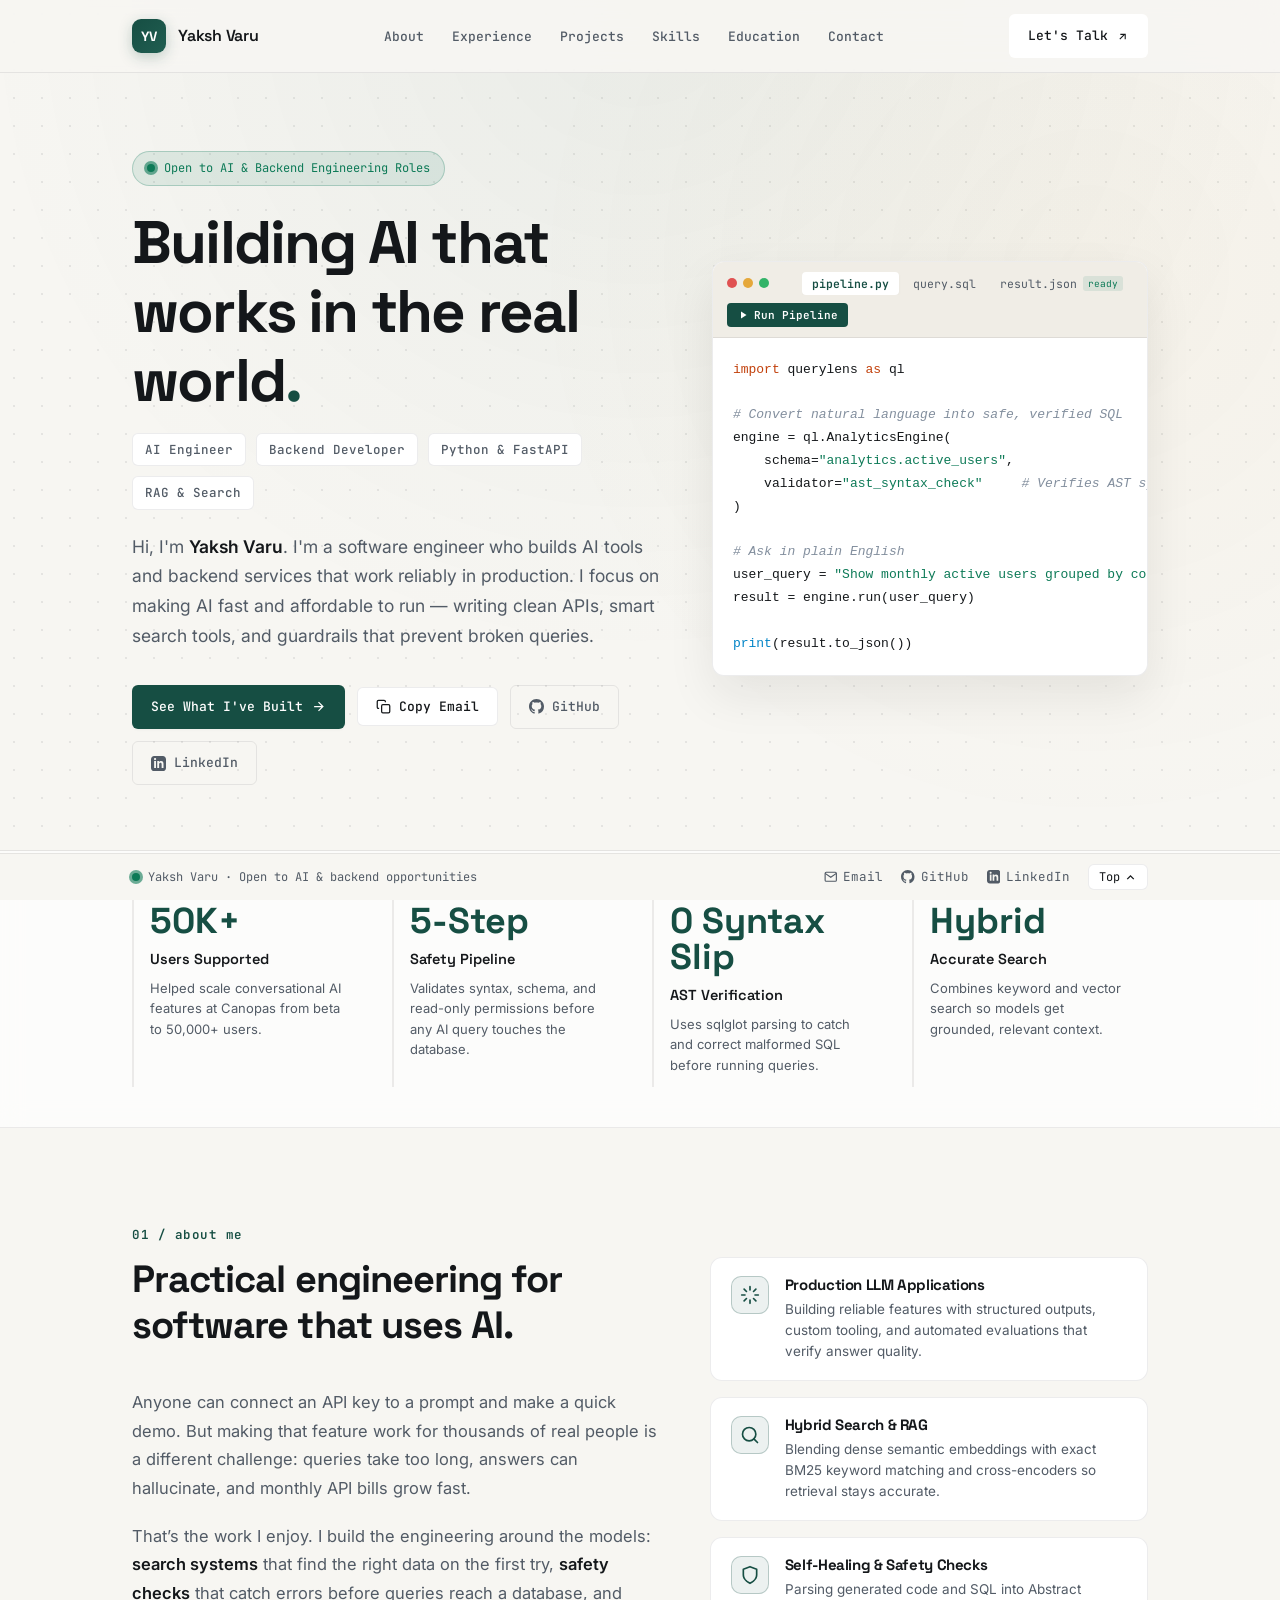
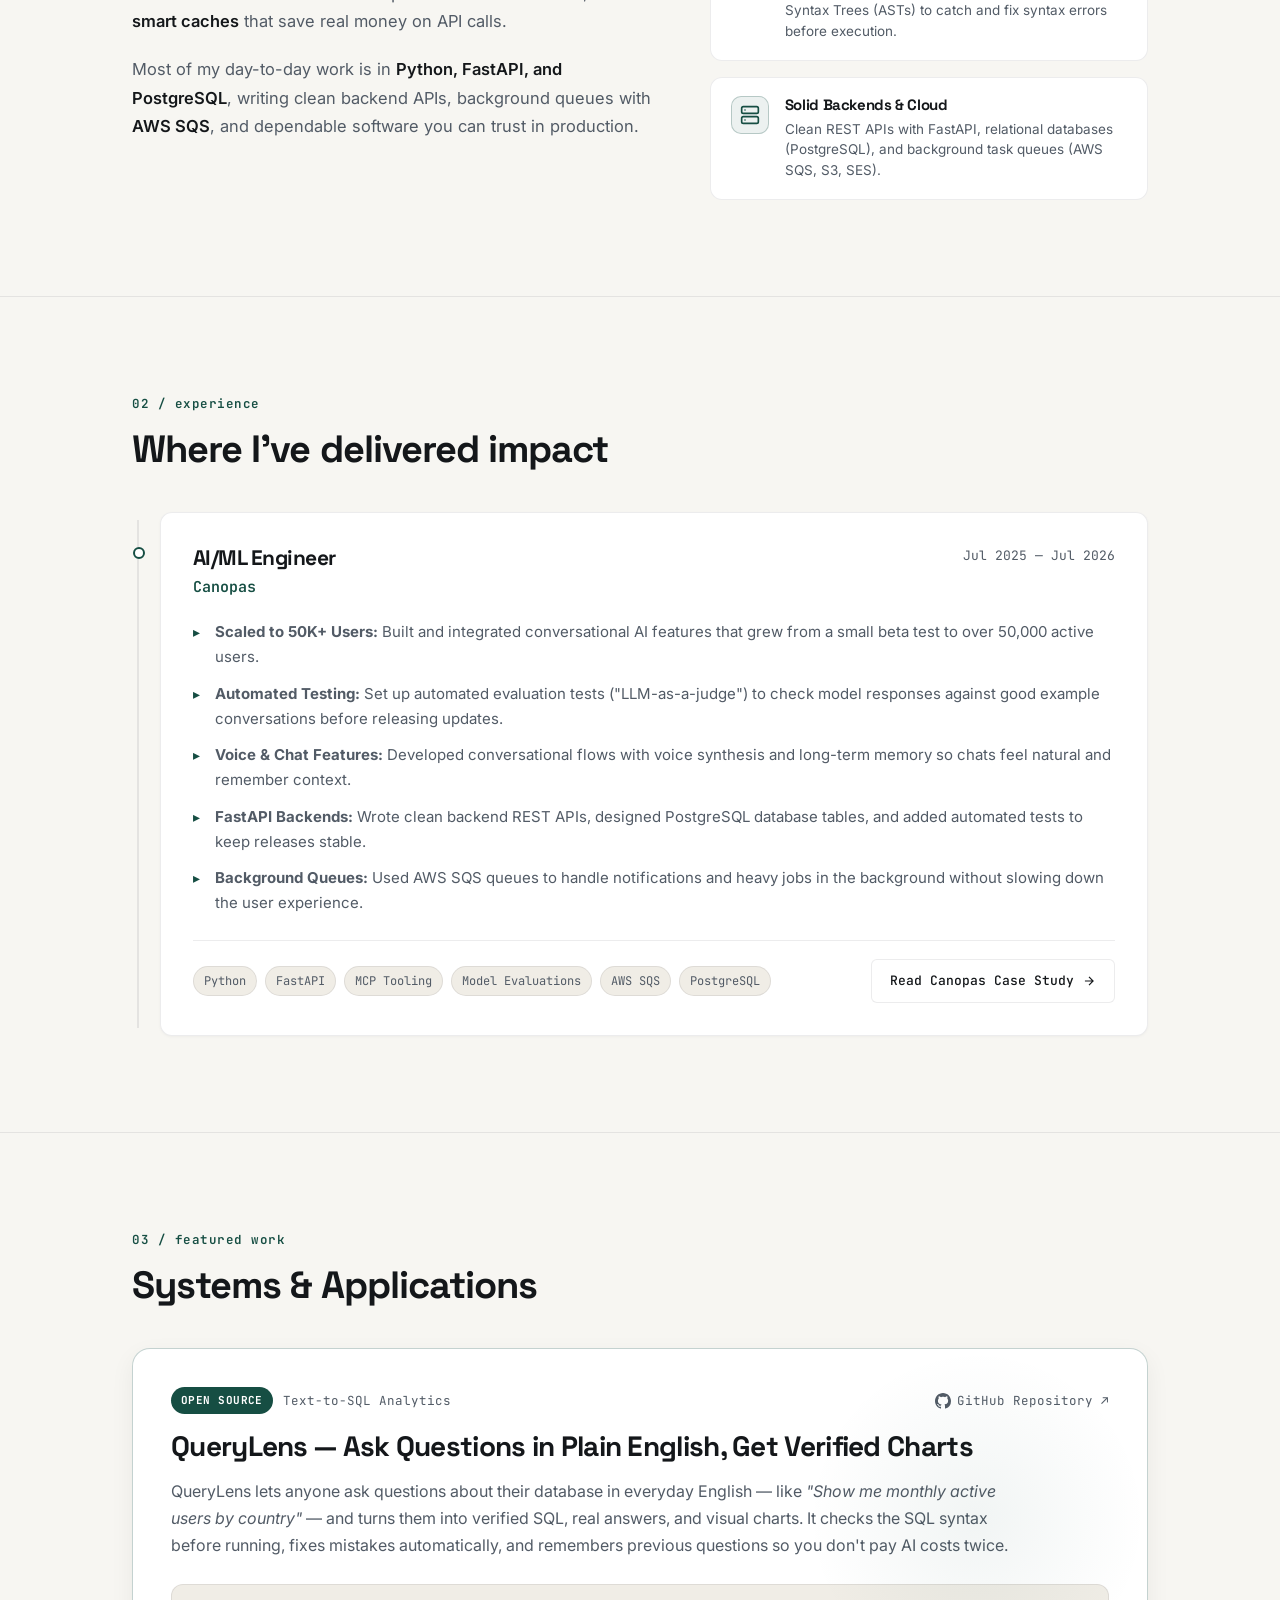
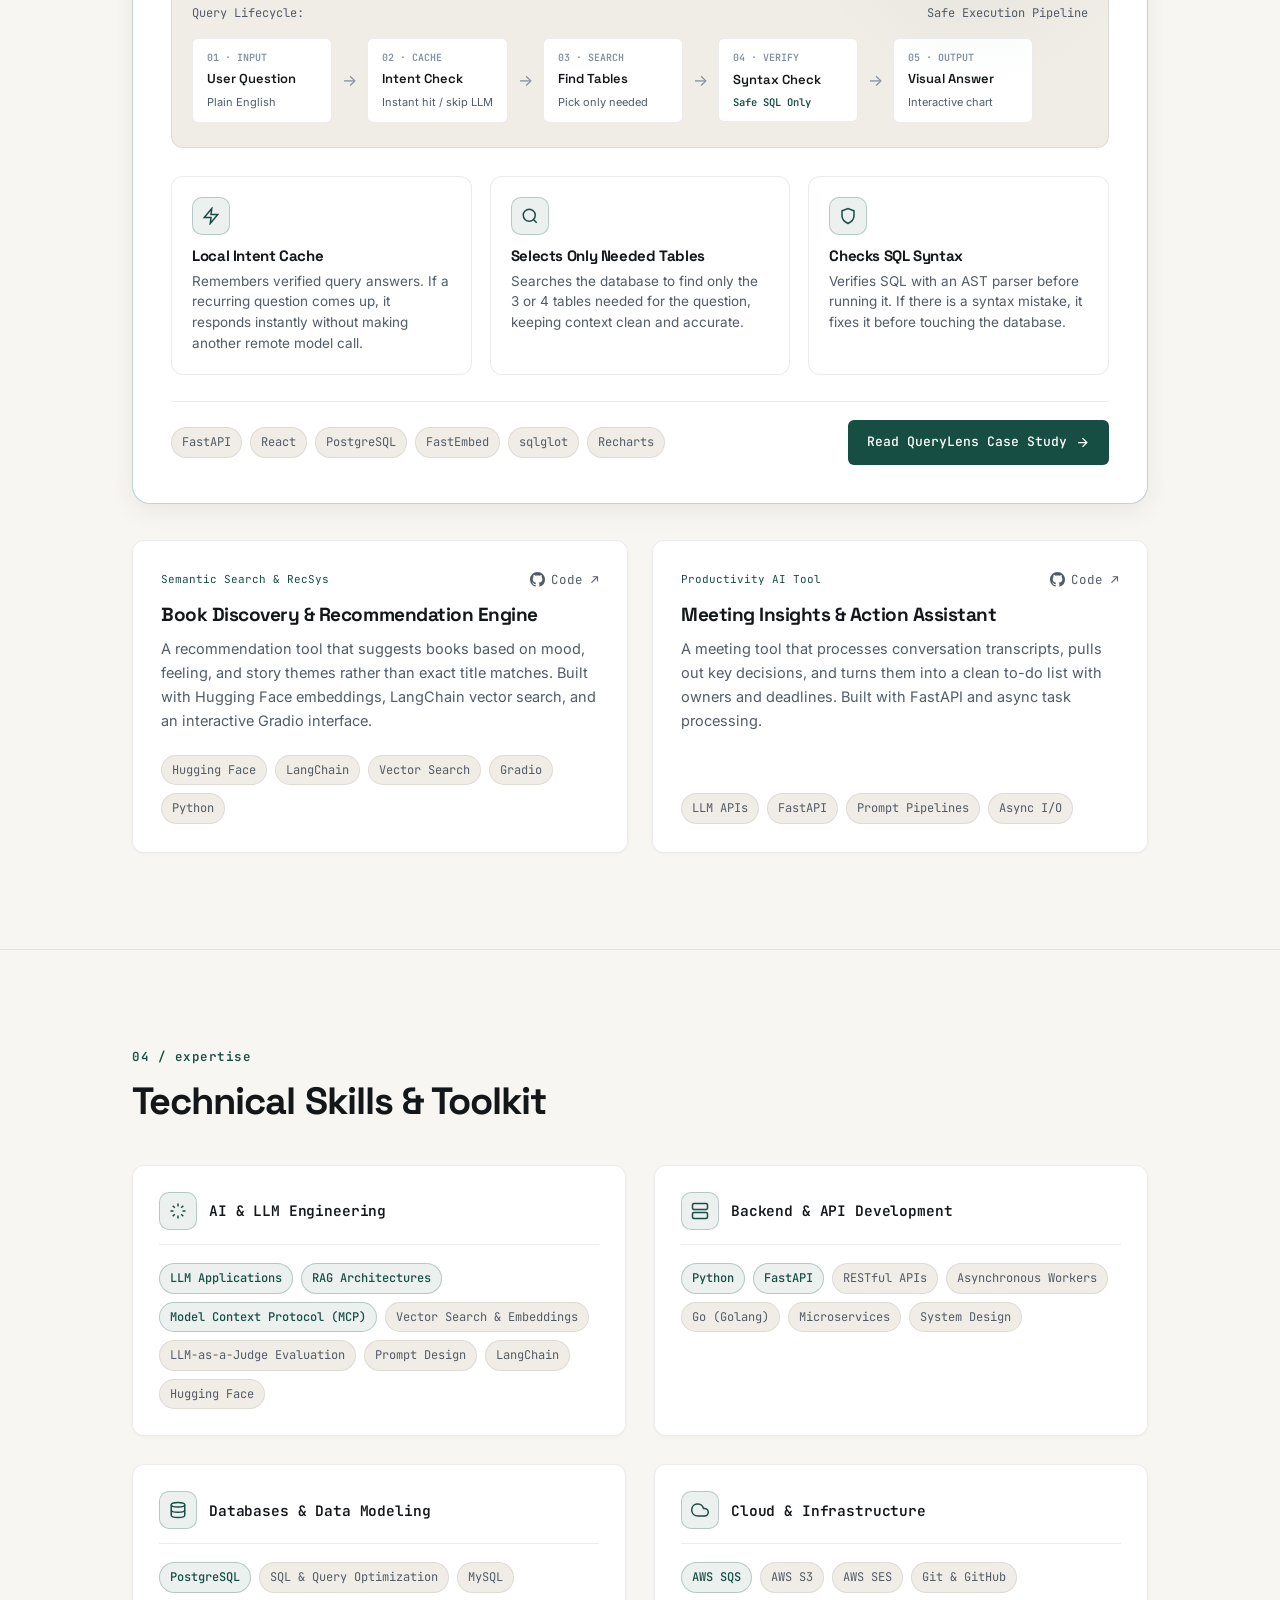
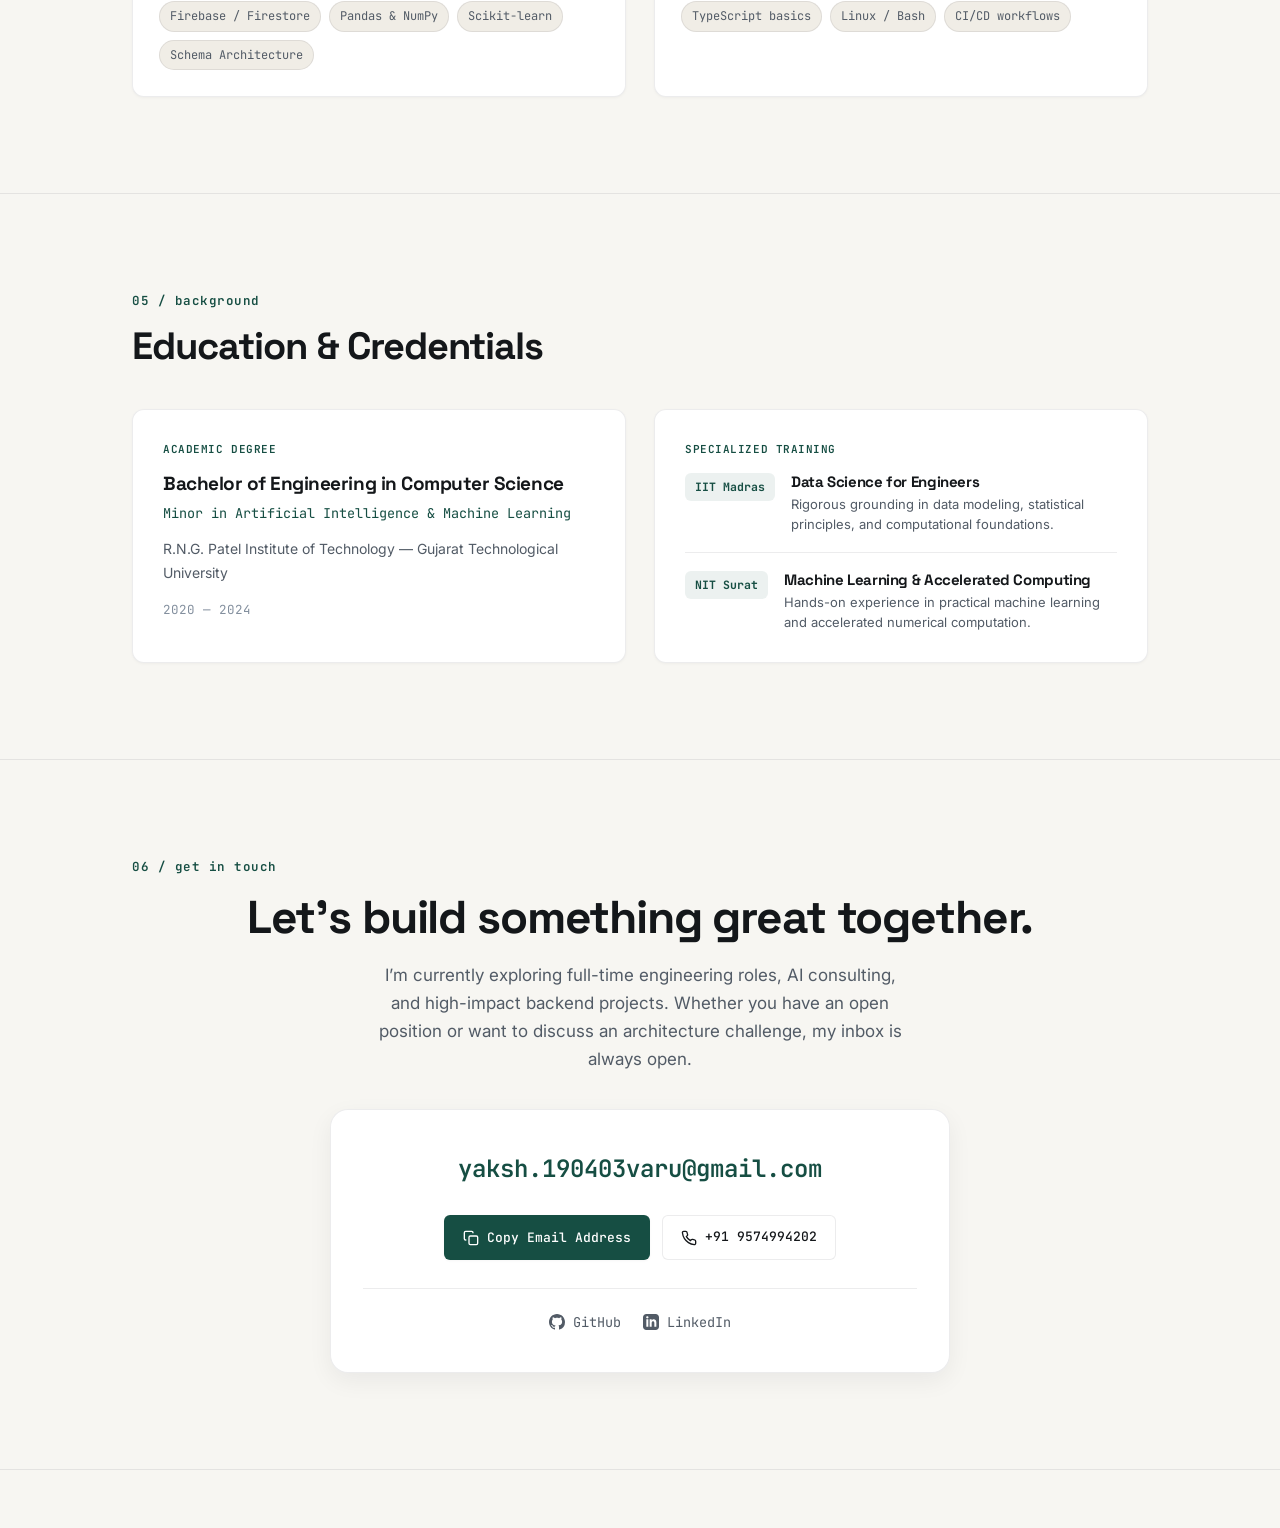
==== commit e6099fc0: "Fix mobile responsiveness, case study nav, and contact scrollspy" ====
--- a/index.html
+++ b/index.html
@@ -18,7 +18,7 @@
   <link rel="preconnect" href="https://fonts.gstatic.com" crossorigin>
   <link href="https://fonts.googleapis.com/css2?family=Space+Grotesk:wght@400;500;600;700&family=Inter:wght@300;400;500;600;700&family=JetBrains+Mono:wght@400;500;600&display=swap" rel="stylesheet">
   
-  <link rel="stylesheet" href="css/style.css?v=4">
+  <link rel="stylesheet" href="css/style.css?v=5">
 </head>
 <body>
   <div class="bg-pattern" aria-hidden="true"></div>
@@ -668,6 +668,6 @@
     <span id="toastMessage">Email copied to clipboard!</span>
   </div>
 
-  <script src="js/script.js"></script>
+  <script src="js/script.js?v=2"></script>
 </body>
 </html>
--- a/css/style.css
+++ b/css/style.css
@@ -157,13 +157,14 @@
 }
 
 .wrap {
+  width: 100%;
   max-width: var(--maxw);
   margin: 0 auto;
   padding: 0 32px;
 }
 
 @media (max-width: 640px) {
-  .wrap { padding: 0 20px; }
+  .wrap { padding: 0 16px; }
 }
 
 /* =========================================================
@@ -322,8 +323,8 @@
 
 @media (max-width: 768px) {
   .nav-links {
-    position: fixed;
-    top: 65px;
+    position: absolute;
+    top: 100%;
     left: 0;
     right: 0;
     background: var(--surface);
@@ -344,13 +345,14 @@
   .nav-link {
     display: block;
     width: 100%;
-    padding: 14px 28px;
+    padding: 14px 20px;
     border-top: 1px solid var(--border);
   }
 
   .nav-link.active::after { display: none; }
   .nav-toggle { display: block; }
-  .nav-resume-btn { display: none; }
+  .nav-resume-btn:not(.nav-back-btn) { display: none; }
+  .nav-resume-btn.nav-back-btn { padding: 6px 12px; font-size: 11.5px; }
 }
 
 /* =========================================================
@@ -373,13 +375,18 @@
   align-items: center;
 }
 
+.hero-grid > * {
+  min-width: 0;
+}
+
 @media (max-width: 960px) {
+  .hero {
+    min-height: auto;
+    padding: 40px 0 52px;
+  }
   .hero-grid {
     grid-template-columns: 1fr;
-    gap: 44px;
-  }
-  .hero-visual {
-    order: -1;
+    gap: 36px;
   }
 }
 
@@ -535,6 +542,8 @@
    ========================================================= */
 .hero-visual {
   position: relative;
+  min-width: 0;
+  width: 100%;
 }
 
 .window {
@@ -544,6 +553,7 @@
   overflow: hidden;
   box-shadow: var(--shadow-lg);
   position: relative;
+  width: 100%;
   transition: transform 0.3s ease, border-color 0.25s ease;
 }
 
@@ -555,6 +565,8 @@
   display: flex;
   align-items: center;
   justify-content: space-between;
+  flex-wrap: wrap;
+  gap: 8px;
   padding: 10px 14px;
   background: var(--surface-card);
   border-bottom: 1px solid var(--border);
@@ -564,6 +576,7 @@
   display: flex;
   align-items: center;
   gap: 6px;
+  flex-shrink: 0;
 }
 
 .wdot {
@@ -579,6 +592,13 @@
 .window-tabs {
   display: flex;
   gap: 4px;
+  min-width: 0;
+  overflow-x: auto;
+  scrollbar-width: none;
+}
+
+.window-tabs::-webkit-scrollbar {
+  display: none;
 }
 
 .tab-btn {
@@ -590,6 +610,8 @@
   display: flex;
   align-items: center;
   gap: 6px;
+  white-space: nowrap;
+  flex-shrink: 0;
   transition: var(--transition);
 }
 
@@ -623,6 +645,8 @@
   border-radius: 4px;
   background: var(--accent);
   color: #fff;
+  white-space: nowrap;
+  flex-shrink: 0;
   transition: var(--transition);
 }
 
@@ -633,14 +657,41 @@
 
 .window-body {
   padding: 20px;
-  min-height: 300px;
+  min-height: 280px;
   overflow-x: auto;
+  max-width: 100%;
 }
 
 .window-body pre {
   font-family: var(--font-mono);
   font-size: 13px;
   line-height: 1.68;
+}
+
+@media (max-width: 640px) {
+  .window-controls {
+    display: none;
+  }
+  .window-bar {
+    padding: 8px 10px;
+  }
+  .tab-btn {
+    font-size: 11px;
+    padding: 4px 8px;
+  }
+  .run-code-btn {
+    padding: 5px 8px;
+    font-size: 10.5px;
+    margin-left: auto;
+  }
+  .window-body {
+    padding: 14px;
+    min-height: 230px;
+  }
+  .window-body pre {
+    font-size: 11.5px;
+    line-height: 1.55;
+  }
 }
 
 .hidden-view {
@@ -1560,22 +1611,27 @@
 }
 
 @media (max-width: 640px) {
-  .bottom-status span:last-child {
-    max-width: 150px;
-    white-space: nowrap;
-    overflow: hidden;
-    text-overflow: ellipsis;
-    font-size: 11px;
+  .sticky-bottom-bar {
+    padding: 8px 0;
+  }
+  .bottom-bar-wrap {
+    gap: 8px;
+  }
+  .bottom-status {
+    display: none;
   }
   .bottom-actions {
-    gap: 10px;
+    width: 100%;
+    justify-content: space-between;
+    gap: 8px;
   }
   .bottom-link {
     font-size: 11.5px;
+    gap: 5px;
   }
   .bottom-top-btn {
-    padding: 3px 8px;
-    font-size: 11px;
+    padding: 4px 9px;
+    font-size: 11.5px;
   }
 }
 
@@ -1589,14 +1645,18 @@
   transform: translateX(-50%) translateY(20px);
   background: var(--text);
   color: var(--bg);
-  padding: 10px 20px;
+  padding: 10px 18px;
   border-radius: var(--radius-full);
   font-family: var(--font-mono);
-  font-size: 13px;
+  font-size: 12.5px;
   font-weight: 500;
   display: flex;
   align-items: center;
+  justify-content: center;
   gap: 8px;
+  max-width: calc(100vw - 32px);
+  width: max-content;
+  text-align: center;
   box-shadow: var(--shadow-lg);
   opacity: 0;
   pointer-events: none;
@@ -1779,6 +1839,7 @@
 .roadmap-card h3 {
   display: flex;
   align-items: center;
+  flex-wrap: wrap;
   gap: 10px;
   margin-top: 0;
 }
@@ -1846,3 +1907,220 @@
 .comparison-table td strong {
   color: var(--accent);
 }
+
+/* =========================================================
+   MOBILE RESPONSIVENESS HARDENING (<= 640px & <= 480px)
+   ========================================================= */
+.metrics-grid > *,
+.about-grid > *,
+.arch-grid > *,
+.projects-grid > *,
+.skills-grid > *,
+.edu-grid > *,
+.case-meta-bar > * {
+  min-width: 0;
+}
+
+@media (max-width: 640px) {
+  body {
+    padding-top: 62px;
+    padding-bottom: 52px;
+  }
+
+  .status-pill {
+    font-size: 11px;
+    padding: 5px 11px;
+    margin-bottom: 16px;
+    max-width: 100%;
+  }
+
+  .hero-title {
+    font-size: clamp(30px, 8.5vw, 38px);
+    margin-bottom: 16px;
+  }
+
+  .role-badge-row {
+    gap: 6px;
+    margin-bottom: 20px;
+  }
+
+  .role-pill {
+    font-size: 11px;
+    padding: 4px 10px;
+  }
+
+  .pitch {
+    font-size: 15.5px;
+    margin-bottom: 24px;
+  }
+
+  .hero-actions {
+    gap: 10px;
+  }
+
+  .hero-actions .btn {
+    flex: 1 1 calc(50% - 5px);
+    justify-content: center;
+    padding: 10px 12px;
+    font-size: 12px;
+  }
+
+  .section-title {
+    margin-bottom: 28px;
+  }
+
+  /* Timeline & Experience */
+  .timeline {
+    padding-left: 20px;
+  }
+
+  .tl-item {
+    padding: 22px 18px;
+  }
+
+  .tl-item::before {
+    left: -21px;
+    top: 26px;
+  }
+
+  .tl-header {
+    flex-direction: column;
+    gap: 6px;
+    margin-bottom: 16px;
+  }
+
+  .tl-role {
+    font-size: 18px;
+  }
+
+  .tl-company-row {
+    flex-wrap: wrap;
+    gap: 8px;
+  }
+
+  /* Featured Project Card */
+  .flagship-card {
+    padding: 22px 18px;
+  }
+
+  .flagship-tag-row {
+    flex-wrap: wrap;
+    gap: 8px;
+  }
+
+  .pipeline-flow-wrap {
+    padding: 14px;
+  }
+
+  .pipeline-flow-header {
+    flex-wrap: wrap;
+    gap: 6px;
+    font-size: 11px;
+  }
+
+  .p-step {
+    min-width: 126px;
+    padding: 8px 12px;
+  }
+
+  /* Cards, Skills & Education */
+  .card,
+  .skill-cat,
+  .edu-card,
+  .cert-card {
+    padding: 22px 18px;
+  }
+
+  .cert-item {
+    flex-direction: column;
+    gap: 10px;
+  }
+
+  /* Contact Card */
+  .contact-card {
+    padding: 26px 18px;
+  }
+
+  .contact-email-link {
+    font-size: 14px;
+    word-break: break-all;
+    margin-bottom: 20px;
+  }
+
+  .contact-cta-row {
+    flex-direction: column;
+    align-items: stretch;
+  }
+
+  .contact-cta-row .btn {
+    justify-content: center;
+    width: 100%;
+  }
+
+  /* Case Studies */
+  .case-study-header {
+    padding: 32px 0;
+  }
+
+  .case-study-lead {
+    font-size: 16px;
+    margin-bottom: 24px;
+  }
+
+  .case-content {
+    padding: 40px 0 64px;
+  }
+
+  .case-section {
+    margin-bottom: 40px;
+  }
+
+  .case-section h2 {
+    font-size: 22px;
+  }
+
+  .case-meta-bar {
+    grid-template-columns: 1fr;
+    gap: 14px;
+    padding: 16px 18px;
+  }
+
+  .callout-box,
+  .roadmap-card {
+    padding: 18px;
+  }
+
+  .comparison-table th,
+  .comparison-table td {
+    padding: 10px 12px;
+    font-size: 13px;
+  }
+
+  .case-nav-footer {
+    flex-direction: column;
+    align-items: stretch;
+    padding-top: 28px;
+  }
+
+  .case-nav-footer .btn {
+    width: 100%;
+    justify-content: center;
+    text-align: center;
+  }
+}
+
+@media (max-width: 400px) {
+  .hero-actions .btn {
+    flex: 1 1 100%;
+  }
+  .nav-logo {
+    gap: 8px;
+  }
+  .nav-logo-text {
+    font-size: 14.5px;
+  }
+  .nav-resume-btn.nav-back-btn {
+    padding: 5px 10px;
+    font-size: 11px;
+  }
+}
